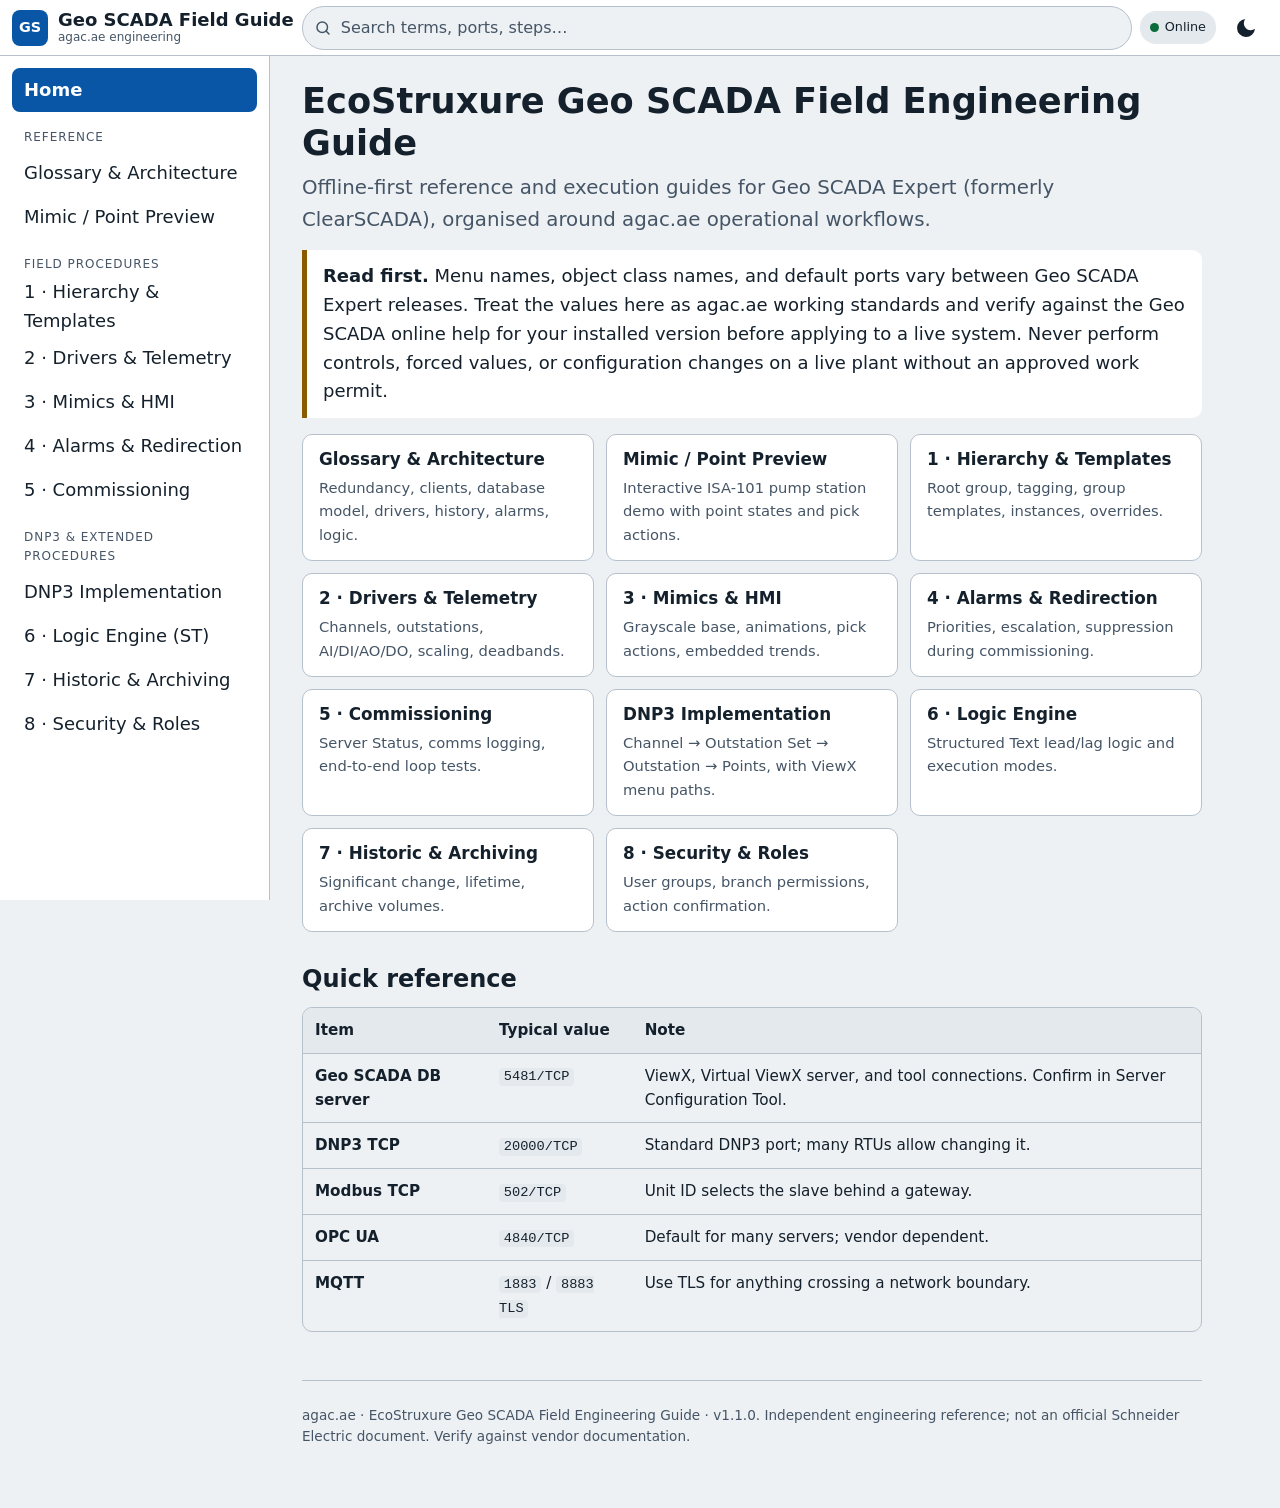
==== index.html @ 77004acc "Add files via upload" ====
<!DOCTYPE html>
<html lang="en" data-theme="dark">
<head>
  <meta charset="utf-8">
  <meta name="viewport" content="width=device-width, initial-scale=1, viewport-fit=cover">
  <title>EcoStruxure Geo SCADA Field Engineering Guide · agac.ae</title>
  <meta name="description" content="Offline-first field guide for EcoStruxure Geo SCADA Expert: glossary, architecture, and five step-by-step engineering workflows.">
  <meta name="theme-color" content="#0f1720" id="meta-theme-color">
  <link rel="manifest" href="manifest.webmanifest">
  <link rel="icon" href="favicon.ico" sizes="any">
  <link rel="icon" href="favicon.svg" type="image/svg+xml">
  <link rel="apple-touch-icon" href="apple-touch-icon.png">
  <meta name="apple-mobile-web-app-capable" content="yes">
  <meta name="mobile-web-app-capable" content="yes">
  <meta name="apple-mobile-web-app-status-bar-style" content="black-translucent">
  <meta name="apple-mobile-web-app-title" content="Geo SCADA Guide">
  <link rel="stylesheet" href="styles.css">
</head>
<body>
  <a class="skip-link" href="#main">Skip to content</a>

  <header class="topbar" role="banner">
    <button class="icon-btn menu-btn" id="menuBtn" aria-label="Open navigation" aria-controls="sidebar" aria-expanded="false">
      <svg viewBox="0 0 24 24" aria-hidden="true"><path d="M3 6h18M3 12h18M3 18h18" stroke="currentColor" stroke-width="2" stroke-linecap="round" fill="none"/></svg>
    </button>
    <a class="brand" href="#home" data-nav="home">
      <span class="brand-mark" aria-hidden="true">GS</span>
      <span class="brand-text"><strong>Geo SCADA Field Guide</strong><small>agac.ae engineering</small></span>
    </a>
    <form class="search" role="search" id="searchForm" autocomplete="off">
      <label for="searchInput" class="visually-hidden">Search glossary and guides</label>
      <svg viewBox="0 0 24 24" aria-hidden="true" class="search-icon"><circle cx="11" cy="11" r="7" stroke="currentColor" stroke-width="2" fill="none"/><path d="M20 20l-4-4" stroke="currentColor" stroke-width="2" stroke-linecap="round"/></svg>
      <input id="searchInput" type="search" placeholder="Search terms, ports, steps…" aria-controls="searchResults" enterkeyhint="search">
    </form>
    <span class="status-pill" id="netStatus" role="status" aria-live="polite"><span class="dot" aria-hidden="true"></span><span id="netStatusText">Online</span></span>
    <button class="icon-btn" id="themeBtn" aria-label="Toggle light / dark theme" aria-pressed="false">
      <svg viewBox="0 0 24 24" aria-hidden="true"><path d="M21 12.8A9 9 0 1111.2 3a7 7 0 009.8 9.8z" fill="currentColor"/></svg>
    </button>
    <button class="btn install-btn" id="installBtn" hidden>Install app</button>
  </header>

  <div class="shell">
    <nav class="sidebar" id="sidebar" aria-label="Primary">
      <ul>
        <li><a href="#home" data-nav="home">Home</a></li>
        <li class="nav-label">Reference</li>
        <li><a href="#glossary" data-nav="glossary">Glossary &amp; Architecture</a></li>
        <li><a href="#lab" data-nav="lab">Mimic / Point Preview</a></li>
        <li class="nav-label">Field Procedures</li>
        <li><a href="#t1" data-nav="t1">1 · Hierarchy &amp; Templates</a></li>
        <li><a href="#t2" data-nav="t2">2 · Drivers &amp; Telemetry</a></li>
        <li><a href="#t3" data-nav="t3">3 · Mimics &amp; HMI</a></li>
        <li><a href="#t4" data-nav="t4">4 · Alarms &amp; Redirection</a></li>
        <li><a href="#t5" data-nav="t5">5 · Commissioning</a></li>
        <li class="nav-label">DNP3 &amp; Extended Procedures</li>
        <li><a href="#dnp3" data-nav="dnp3">DNP3 Implementation</a></li>
        <li><a href="#t6" data-nav="t6">6 · Logic Engine (ST)</a></li>
        <li><a href="#t7" data-nav="t7">7 · Historic &amp; Archiving</a></li>
        <li><a href="#t8" data-nav="t8">8 · Security &amp; Roles</a></li>
      </ul>
    </nav>
    <div class="scrim" id="scrim" hidden></div>

    <main id="main" tabindex="-1">
      <div class="offline-banner" id="offlineBanner" hidden role="status">You are offline. All guides remain available from the device cache.</div>

      <!-- SEARCH RESULTS -->
      <section id="searchResults" class="view" data-view="search" hidden aria-live="polite">
        <h1>Search results</h1>
        <p class="muted" id="searchSummary"></p>
        <ul class="result-list" id="resultList"></ul>
      </section>

      <!-- HOME -->
      <section class="view" data-view="home" id="home">
        <h1>EcoStruxure Geo SCADA Field Engineering Guide</h1>
        <p class="lead">Offline-first reference and execution guides for Geo SCADA Expert (formerly ClearSCADA), organised around agac.ae operational workflows.</p>
        <div class="callout warn" role="note">
          <strong>Read first.</strong> Menu names, object class names, and default ports vary between Geo SCADA Expert releases. Treat the values here as agac.ae working standards and verify against the Geo SCADA online help for your installed version before applying to a live system. Never perform controls, forced values, or configuration changes on a live plant without an approved work permit.
        </div>
        <div class="card-grid">
          <a class="card" href="#glossary" data-nav="glossary"><h2>Glossary &amp; Architecture</h2><p>Redundancy, clients, database model, drivers, history, alarms, logic.</p></a>
          <a class="card" href="#lab" data-nav="lab"><h2>Mimic / Point Preview</h2><p>Interactive ISA-101 pump station demo with point states and pick actions.</p></a>
          <a class="card" href="#t1" data-nav="t1"><h2>1 · Hierarchy &amp; Templates</h2><p>Root group, tagging, group templates, instances, overrides.</p></a>
          <a class="card" href="#t2" data-nav="t2"><h2>2 · Drivers &amp; Telemetry</h2><p>Channels, outstations, AI/DI/AO/DO, scaling, deadbands.</p></a>
          <a class="card" href="#t3" data-nav="t3"><h2>3 · Mimics &amp; HMI</h2><p>Grayscale base, animations, pick actions, embedded trends.</p></a>
          <a class="card" href="#t4" data-nav="t4"><h2>4 · Alarms &amp; Redirection</h2><p>Priorities, escalation, suppression during commissioning.</p></a>
          <a class="card" href="#t5" data-nav="t5"><h2>5 · Commissioning</h2><p>Server Status, comms logging, end-to-end loop tests.</p></a>
          <a class="card" href="#dnp3" data-nav="dnp3"><h2>DNP3 Implementation</h2><p>Channel → Outstation Set → Outstation → Points, with ViewX menu paths.</p></a>
          <a class="card" href="#t6" data-nav="t6"><h2>6 · Logic Engine</h2><p>Structured Text lead/lag logic and execution modes.</p></a>
          <a class="card" href="#t7" data-nav="t7"><h2>7 · Historic &amp; Archiving</h2><p>Significant change, lifetime, archive volumes.</p></a>
          <a class="card" href="#t8" data-nav="t8"><h2>8 · Security &amp; Roles</h2><p>User groups, branch permissions, action confirmation.</p></a>
        </div>
        <h2>Quick reference</h2>
        <div class="table-wrap">
          <table>
            <caption class="visually-hidden">Quick reference values</caption>
            <thead><tr><th scope="col">Item</th><th scope="col">Typical value</th><th scope="col">Note</th></tr></thead>
            <tbody>
              <tr><th scope="row">Geo SCADA DB server</th><td><code>5481/TCP</code></td><td>ViewX, Virtual ViewX server, and tool connections. Confirm in Server Configuration Tool.</td></tr>
              <tr><th scope="row">DNP3 TCP</th><td><code>20000/TCP</code></td><td>Standard DNP3 port; many RTUs allow changing it.</td></tr>
              <tr><th scope="row">Modbus TCP</th><td><code>502/TCP</code></td><td>Unit ID selects the slave behind a gateway.</td></tr>
              <tr><th scope="row">OPC UA</th><td><code>4840/TCP</code></td><td>Default for many servers; vendor dependent.</td></tr>
              <tr><th scope="row">MQTT</th><td><code>1883</code> / <code>8883 TLS</code></td><td>Use TLS for anything crossing a network boundary.</td></tr>
            </tbody>
          </table>
        </div>
      </section>

      <!-- GLOSSARY -->
      <section class="view" data-view="glossary" id="glossary" hidden>
        <h1>Glossary &amp; Architecture Concepts</h1>
        <p class="lead">Definitions, operational context, and where each concept lives in the Geo SCADA database.</p>

        <h2 id="g-server">Server Architecture</h2>
        <article class="term" id="term-main-standby" data-search-item data-title="Main / Standby Redundancy" data-section="Glossary · Server">
          <h3>Main / Standby Redundancy</h3>
          <p>Two servers hold a synchronised copy of the database. The Main server runs drivers, history, and alarms; the Standby continuously receives updates and takes over automatically if the Main fails or is manually switched.</p>
          <p><span class="tag">Context</span> Standard for critical water and power SCADA. Clients reconnect to whichever server is Main.</p>
          <p><span class="tag">Mapping</span> Configured in the Server Configuration Tool and the <em>Server</em> / <em>Redundancy</em> settings of the database; visible under Server Status.</p>
        </article>
        <article class="term" id="term-triple" data-search-item data-title="Triple Standby" data-section="Glossary · Server">
          <h3>Triple Standby</h3>
          <p>Adds a third server to the redundancy set so that one failure still leaves a redundant pair. Commonly one server is placed at a remote disaster-recovery site.</p>
          <p><span class="tag">Context</span> Plan bandwidth and latency for the synchronisation link to the third node.</p>
        </article>
        <article class="term" id="term-permanent" data-search-item data-title="Permanent Standby" data-section="Glossary · Server">
          <h3>Permanent Standby</h3>
          <p>A standby server that is never promoted to Main automatically. It holds a replicated database (for example at a head office or DR site) and is promoted only by deliberate operator action.</p>
          <p><span class="tag">Context</span> Useful for read-only reporting, backup, and controlled DR failover.</p>
        </article>
        <article class="term" id="term-listeners" data-search-item data-title="Listeners" data-section="Glossary · Server">
          <h3>Listeners</h3>
          <p>Network endpoints on the server that accept inbound connections: client connections, and, for drivers such as DNP3, inbound connections from outstations that initiate (dial-in / unsolicited over TCP).</p>
          <p><span class="tag">Context</span> A DNP3 TCP <em>listening</em> channel waits for the RTU to connect; a <em>direct</em> channel makes the connection outbound. Open the matching firewall rule.</p>
        </article>
        <article class="term" id="term-ports" data-search-item data-title="Geo SCADA DB Server Ports (5481 TCP)" data-section="Glossary · Server">
          <h3>DB Server Ports (5481 TCP)</h3>
          <p>The Geo SCADA database server accepts client and tool connections on TCP <code>5481</code> by default. Additional ports are used by the web and Virtual ViewX services and by redundancy links, depending on version and configuration.</p>
          <p><span class="tag">Action</span> Allow 5481/TCP from engineering and operator networks only. Check Server Configuration Tool for the exact list in your release, and keep the firewall rule set under agac.ae change control.</p>
        </article>

        <h2 id="g-client">Client Interfaces</h2>
        <article class="term" id="term-viewx" data-search-item data-title="ViewX" data-section="Glossary · Clients">
          <h3>ViewX</h3>
          <p>The Windows rich client used for both engineering (configuration, mimic design, queries) and operations (alarms, trends, controls). Access is governed by security roles and permissions.</p>
        </article>
        <article class="term" id="term-vvx" data-search-item data-title="Virtual ViewX" data-section="Glossary · Clients">
          <h3>Virtual ViewX</h3>
          <p>HTML5 web client that renders ViewX-authored mimics, lists, and trends in a browser with no client install. Suited to remote operators and tablets.</p>
          <p><span class="tag">Context</span> Not every ViewX feature is available. Test mimics in Virtual ViewX before declaring them web-ready.</p>
        
          <p><span class="tag">Example</span> Field technicians view pump station overview mimics and acknowledge alarms from an iPad over the corporate SCADA VPN.</p>
        </article>
        <article class="term" id="term-webx" data-search-item data-title="Original WebX" data-section="Glossary · Clients">
          <h3>Original WebX</h3>
          <p>The earlier browser client that predates Virtual ViewX. Retained for legacy sites; new work should target Virtual ViewX.</p>
        </article>

        <h2 id="g-db">Database Model</h2>
        <article class="term" id="term-hierarchy" data-search-item data-title="Hierarchical Database Structure" data-section="Glossary · Database">
          <h3>Hierarchical Database Structure</h3>
          <p>Every object lives in a tree rooted at the Root Group. Objects are addressed by their full name, for example <code>AGAC.DXB.WPS01.Pump1.Run</code>. Security, alarm handling, and history inherit down the tree.</p>
        </article>
        <article class="term" id="term-groups" data-search-item data-title="Groups" data-section="Glossary · Database">
          <h3>Groups</h3>
          <p>Container objects that organise the tree (region, site, plant area). Groups can carry security permissions and are the natural boundary for alarm areas and mimic navigation.</p>
        </article>
        <article class="term" id="term-templates" data-search-item data-title="Group Templates" data-section="Glossary · Database">
          <h3>Group Templates</h3>
          <p>A reusable blueprint of a group: points, outstations, logic, and mimics, with substitutable template parameters. Editing the template updates all instances.</p>
        </article>
        <article class="term" id="term-instances" data-search-item data-title="Group Instances" data-section="Glossary · Database">
          <h3>Group Instances</h3>
          <p>A concrete group created from a template. Instances inherit all template content and supply values for the template parameters.</p>
        </article>
        <article class="term" id="term-overrides" data-search-item data-title="Property Overrides" data-section="Glossary · Database">
          <h3>Property Overrides</h3>
          <p>Per-instance changes to properties that the template would otherwise control, such as IP address, outstation address, or an alarm limit at one site. Keep overrides to a minimum and document each one.</p>
        
          <p><span class="tag">Example</span> In <code>Template_PumpingStation</code> the high-level alarm delay is 10 s. In instance <code>WPS_01</code> only <code>Outstation.DirectHost</code> is overridden to <code>10.20.5.42</code>; the alarm settings stay tied to the template.</p>
        </article>

        <h2 id="g-drivers">Protocol Drivers &amp; Telemetry</h2>
        <article class="term" id="term-dnp3" data-search-item data-title="DNP3" data-section="Glossary · Drivers">
          <h3>DNP3</h3>
          <p>Outstation-based telemetry protocol with timestamped events. Object structure: Channel → Outstation → Points (analog in, binary in, counters, analog out, binary out).</p>
          <ul>
            <li><strong>Class 0</strong>: static snapshot of all current values (integrity poll).</li>
            <li><strong>Class 1 / 2 / 3</strong>: event buffers, assigned per point by priority/type.</li>
            <li><strong>Unsolicited</strong>: outstation reports events without being polled; must be enabled on both RTU and the driver.</li>
          </ul>
          <p><span class="tag">Practice</span> Typical: integrity poll every 15–60 min, event poll 5–30 s, unsolicited enabled for Class 1.</p>
        </article>
        <article class="term" id="term-modbus" data-search-item data-title="Modbus RTU / TCP and Register Mapping" data-section="Glossary · Drivers">
          <h3>Modbus (RTU, TCP, Register Mapping)</h3>
          <p>Master/slave register protocol. RTU is serial; TCP wraps the frame in TCP with a unit ID. Data is read from register tables: coils, discrete inputs, input registers, holding registers.</p>
          <p><span class="tag">Gotcha</span> Many documents use 1-based addresses (40001) while the wire uses 0-based offsets. Confirm the convention for the vendor map and the driver. Check word and byte order for 32-bit floats.</p>
        </article>
        <article class="term" id="term-opc" data-search-item data-title="OPC DA / UA" data-section="Glossary · Drivers">
          <h3>OPC DA / UA</h3>
          <p>Client interfaces to third-party servers. DA is COM/DCOM based and Windows only; UA is cross-platform with built-in security and certificates. Prefer UA for new work.</p>
        </article>
        <article class="term" id="term-mqtt" data-search-item data-title="MQTT / IoT Integration" data-section="Glossary · Drivers">
          <h3>MQTT / IoT</h3>
          <p>Publish/subscribe messaging for lightweight devices and IoT gateways. Topics map to points. Always use TLS and per-device credentials, and decide a payload format (JSON, Sparkplug B) up front.</p>
        </article>

        <h2 id="g-telemetry">Telemetry &amp; Industrial Protocol Terms</h2>
        <article class="term" id="term-iin" data-search-item data-title="IIN Bits (Internal Indications)" data-section="Glossary · Telemetry">
          <h3>IIN Bits (Internal Indications)</h3>
          <p>A 2-byte bitfield returned by a DNP3 outstation in every response, reporting device state: restart, event buffer overflow, class data available, need time, configuration or parameter errors.</p>
          <p><span class="tag">Context</span> First place to look when an outstation is online but behaving oddly.</p>
          <p><span class="tag">Example</span> After an RTU power cycle it returns <code>IIN1.7 = 1</code> (Device Restart). The master must react (for example time-sync and clear the restart bit) before the flag drops.</p>
        </article>
        <article class="term" id="term-classes" data-search-item data-title="Class 0, 1, 2, 3 Data (with example)" data-section="Glossary · Telemetry">
          <h3>Class 0, 1, 2, 3 Data</h3>
          <p>Class 0 is the static current value of every mapped point. Classes 1, 2 and 3 are timestamped events recorded by the outstation when a point changes. Used to manage bandwidth over telemetry circuits.</p>
          <p><span class="tag">Example</span> A flow transmitter fluctuates every 100 ms during a pump surge. The RTU buffers the timestamped changes locally as Class 3 events, and one event poll retrieves them, preserving the surge shape without high-frequency polling.</p>
          <p><span class="tag">Point assignment</span> Class 1 = critical alarms, Class 2 = high-priority operational events, Class 3 = periodic status and analogs (agac.ae convention).</p>
        </article>
        <article class="term" id="term-sbo" data-search-item data-title="Select-Before-Operate (SBO)" data-section="Glossary · Telemetry">
          <h3>Select-Before-Operate (SBO)</h3>
          <p>A two-step command: the master sends <em>Select</em> to arm the output, the RTU echoes it, then the master sends <em>Operate</em> inside a short timeout window. Prevents noise or a stray frame from issuing a command.</p>
          <p><span class="tag">Example</span> Opening a 33 kV motorised breaker uses an SBO digital output on DNP3 Group 12. If the echo does not match within the timeout (for example 3 s), the operation is aborted and the operator is alerted.</p>
        </article>
        <article class="term" id="term-wits" data-search-item data-title="WITS (Water Industry Telemetry Standards)" data-section="Glossary · Telemetry">
          <h3>WITS (Water Industry Telemetry Standards)</h3>
          <p>A DNP3-based profile for water and wastewater telemetry with standardised point configuration, file transfer, and local logging. Geo SCADA offers WITS outstation types within its DNP3 driver.</p>
          <p><span class="tag">Example</span> A remote sewer level monitor using a WITS outstation object for burst telemetry and configuration synchronisation from ViewX. Confirm feature support for your RTU model.</p>
        </article>

        <h2 id="g-hist">Data Historization &amp; Alarms</h2>
        <article class="term" id="term-history" data-search-item data-title="Historical Logging" data-section="Glossary · History &amp; Alarms">
          <h3>Historical Logging</h3>
          <p>Point values and events are stored in the historian. Define a historic data configuration (logging interval, on-change, or both) and a retention plan sized to disk.</p>
        </article>
        <article class="term" id="term-trends" data-search-item data-title="Trend Objects" data-section="Glossary · History &amp; Alarms">
          <h3>Trend Objects</h3>
          <p>Saved trend definitions (pens, scales, time ranges) that can be opened from a mimic pick action or embedded as a live trend in a display.</p>
        </article>
        <article class="term" id="term-compression" data-search-item data-title="Compression Algorithms" data-section="Glossary · History &amp; Alarms">
          <h3>Compression Algorithms</h3>
          <p>Reduce stored data by dropping samples that lie within a tolerance of a line between kept samples. Set tolerance from instrument accuracy, not by habit; too wide hides real process movement.</p>
        
          <p><span class="tag">Example</span> A 0.2 bar deadband on a 0–16 bar pressure transducer ignores pumping vibration between 5.01 and 5.15 bar, but a sudden drop to 4.7 bar writes a historic record immediately.</p>
        </article>
        <article class="term" id="term-priorities" data-search-item data-title="Alarm Priorities" data-section="Glossary · History &amp; Alarms">
          <h3>Alarm Priorities</h3>
          <p>Numeric severity attached to alarm conditions and used to sort, colour, and filter. agac.ae maps categories Critical / High / Medium / Low onto agreed numeric ranges (see Tutorial 4).</p>
        </article>
        <article class="term" id="term-redirect" data-search-item data-title="Alarm Redirection" data-section="Glossary · History &amp; Alarms">
          <h3>Alarm Redirection</h3>
          <p>Routes alarms to alternative destinations (e-mail, SMS, pager, other operator groups) based on area, time, or unacknowledged duration.</p>
        
          <p><span class="tag">Example</span> A Critical wet-well overflow alarm (<code>AGAC.DXB.WPS01.HighHigh_ALM</code>) left unacknowledged for 300 s triggers an SMS action carrying the alert and station ID to the on-call engineer.</p>
        </article>
        <article class="term" id="term-events" data-search-item data-title="Event Logging" data-section="Glossary · History &amp; Alarms">
          <h3>Event Logging</h3>
          <p>Time-ordered journal of state changes, operator actions, and system events. This is the audit trail; do not shorten retention below the contractual requirement.</p>
        </article>

        <h2 id="g-logic">Logic &amp; Scripting</h2>
        <article class="term" id="term-st" data-search-item data-title="Structured Text (ST)" data-section="Glossary · Logic">
          <h3>Structured Text (ST)</h3>
          <p>IEC 61131-3 text language used for server-side logic such as calculations, interlocks, and sequencing.</p>
<pre class="code" data-lang="st"><code>IF Wet_Well_Level &gt; 3.5 AND NOT Duty_Pump_Fault THEN
  Duty_Pump_Start := TRUE;
ELSIF Wet_Well_Level &lt; 1.2 THEN
  Duty_Pump_Start := FALSE;
END_IF;</code></pre>
        </article>
        <article class="term" id="term-fbd" data-search-item data-title="Function Block Diagrams (FBD)" data-section="Glossary · Logic">
          <h3>Function Block Diagrams (FBD)</h3>
          <p>Graphical data-flow language: blocks (timers, comparators, PID) wired together. Good for readable control loops.</p>
        </article>
        <article class="term" id="term-sfc" data-search-item data-title="Sequential Function Charts (SFC)" data-section="Glossary · Logic">
          <h3>Sequential Function Charts (SFC)</h3>
          <p>Step and transition model for sequences such as pump start-up or filter backwash.</p>
        </article>
        <article class="term" id="term-vba" data-search-item data-title="ViewX Client VBA / Automation Scripting" data-section="Glossary · Logic">
          <h3>ViewX Client Scripting &amp; Automation</h3>
          <p>Client-side scripting on mimics and the automation interface let you drive displays and query the database from external programs. Availability and language depend on the release; check the Geo SCADA help for your version.</p>
<pre class="code" data-lang="sql"><code>-- Illustrative SQL query (verify class names for your version)
SELECT FullName, Id FROM CGroup ORDER BY FullName</code></pre>
        </article>
      </section>

      <!-- LAB -->
      <section class="view" data-view="lab" id="lab" hidden>
        <h1>Mimic / Point Preview</h1>
        <p class="lead">An ISA-101 style grayscale pump station. Color is used only for abnormal conditions. Click or tap the pump to open a pick-action menu.</p>
        <div class="lab">
          <div class="lab-stage">
            <svg id="mimic" viewBox="0 0 480 260" role="img" aria-labelledby="mimicTitle mimicDesc">
              <title id="mimicTitle">Water pumping station mimic</title>
              <desc id="mimicDesc">Wet well tank with level, one duty pump, and a discharge line. Pump state and level are driven by the controls below.</desc>
              <rect x="0" y="0" width="480" height="260" class="m-bg"/>
              <!-- tank -->
              <rect x="40" y="40" width="110" height="170" class="m-vessel" rx="4"/>
              <rect id="tankFill" x="42" y="208" width="106" height="0" class="m-fill"/>
              <line x1="40" y1="70" x2="150" y2="70" class="m-limit hi"/>
              <line x1="40" y1="190" x2="150" y2="190" class="m-limit lo"/>
              <text x="95" y="30" text-anchor="middle" class="m-label">WET WELL</text>
              <text id="levelText" x="95" y="232" text-anchor="middle" class="m-value">0.0 m</text>
              <!-- pipes -->
              <path d="M150 190 H230" class="m-pipe"/>
              <path d="M290 190 H440 V90" class="m-pipe"/>
              <!-- pump (pick target) -->
              <g id="pump" tabindex="0" role="button" aria-label="Pump 1, stopped. Open actions" class="m-pump">
                <circle cx="260" cy="190" r="30" class="m-pump-body" id="pumpBody"/>
                <path d="M245 205 L260 172 L275 205 Z" class="m-pump-sym"/>
                <text x="260" y="244" text-anchor="middle" class="m-label">PUMP 1</text>
              </g>
              <text id="pumpState" x="260" y="136" text-anchor="middle" class="m-value">STOPPED</text>
              <text x="440" y="75" text-anchor="middle" class="m-label">TO NETWORK</text>
              <text id="alarmBadge" x="460" y="22" text-anchor="end" class="m-alarm" hidden></text>
            </svg>
            <div class="pick-menu" id="pickMenu" role="menu" aria-label="Pump 1 actions" hidden>
              <button role="menuitem" data-act="start">Start</button>
              <button role="menuitem" data-act="stop">Stop</button>
              <button role="menuitem" data-act="trend">Open trend</button>
              <button role="menuitem" data-act="props">Point details</button>
            </div>
          </div>

          <div class="lab-controls">
            <fieldset>
              <legend>Simulated pump status point</legend>
              <label><input type="radio" name="pstate" value="stopped" checked> Stopped</label>
              <label><input type="radio" name="pstate" value="running"> Running</label>
              <label><input type="radio" name="pstate" value="fault"> Fault</label>
            </fieldset>
            <label class="slider" for="level">Wet well level: <output id="levelOut">0.0</output> m</label>
            <input type="range" id="level" min="0" max="4" step="0.1" value="0">
            <p class="muted small" id="labLog" aria-live="polite">Event log: ready.</p>
            <table class="mini">
              <caption class="visually-hidden">Point state mapping</caption>
              <thead><tr><th scope="col">State</th><th scope="col">Visual cue</th></tr></thead>
              <tbody>
                <tr><td>Stopped</td><td>Gray body, no color</td></tr>
                <tr><td>Running</td><td>Dark body, white symbol</td></tr>
                <tr><td>Fault</td><td>Red outline + text badge (not color alone)</td></tr>
                <tr><td>Level &gt; 3.5 m</td><td>Amber High-level badge</td></tr>
              </tbody>
            </table>
          </div>
        </div>
      </section>

      <!-- TUTORIAL 1 -->
      <section class="view" data-view="t1" id="t1" hidden>
        <h1>Tutorial 1 · Database Hierarchy &amp; Template Instantiation</h1>
        <p class="lead">Build the agac.ae tree once, template every standard station, then instantiate with minimal overrides.</p>
        <div class="callout safety" role="note"><strong>Safety.</strong> Perform on the engineering or test database first. Take a database backup before bulk changes. Do not instantiate onto a live production server without change approval.</div>

        <h2 id="t1-s1" data-search-item data-title="T1 · Root System Group and agac.ae tagging" data-section="Tutorial 1">Step 1 · Root System Group and asset tagging</h2>
        <ol class="steps">
          <li>In ViewX, open <em>Database Bar → Groups</em>. Under the Root Group, create <code>AGAC</code> as the top-level group.</li>
          <li>Create region groups using a 3-letter code, for example <code>DXB</code>, <code>AUH</code>, <code>SHJ</code>.</li>
          <li>Under each region create site groups with the format <code>&lt;TYPE&gt;&lt;NN&gt;</code>, such as <code>WPS01</code> (Water Pumping Station) or <code>SSF01</code> (Substation Feeder).</li>
          <li>Use asset names without spaces; use the Description field for human-readable names. Resulting full name: <code>AGAC.DXB.WPS01.Pump1.Run</code>.</li>
        </ol>
        <div class="table-wrap"><table>
          <caption class="visually-hidden">Example tagging convention</caption>
          <thead><tr><th scope="col">Level</th><th scope="col">Pattern</th><th scope="col">Example</th></tr></thead>
          <tbody>
            <tr><td>Company</td><td>AGAC</td><td>AGAC</td></tr>
            <tr><td>Region</td><td>3 letters</td><td>DXB</td></tr>
            <tr><td>Site</td><td>TYPE + 2 digits</td><td>WPS01</td></tr>
            <tr><td>Asset</td><td>Name + number</td><td>Pump1</td></tr>
            <tr><td>Point</td><td>Function</td><td>Run, Fault, Level</td></tr>
          </tbody>
        </table></div>
        <p class="muted small">This convention is a suggested standard; align with the agac.ae master asset register before use.</p>

        <h2 id="t1-s2" data-search-item data-title="T1 · Create a Group Template" data-section="Tutorial 1">Step 2 · Create a Group Template for a standard station</h2>
        <ol class="steps">
          <li>Create a template group, for example <code>AGAC.Templates.WPS_Std</code>, and mark it as a template (Group Template).</li>
          <li>Inside it, add the outstation, points, logic, and mimic that every pumping station shares.</li>
          <li>Define <strong>template parameters</strong> for anything that differs per site: <code>SiteName</code>, <code>RTU_IP</code>, <code>RTU_Addr</code>, <code>HiLevelLimit</code>.</li>
          <li>Bind properties to parameters by referencing the parameter in the property field.</li>
        </ol>

        <h2 id="t1-s3" data-search-item data-title="T1 · Point definitions and alarm thresholds" data-section="Tutorial 1">Step 3 · Point definitions and alarm thresholds</h2>
        <div class="table-wrap"><table>
          <caption class="visually-hidden">Template point list</caption>
          <thead><tr><th scope="col">Point</th><th scope="col">Type</th><th scope="col">Units / States</th><th scope="col">Alarm</th></tr></thead>
          <tbody>
            <tr><td>Level</td><td>Analog In</td><td>m, 0–4.0</td><td>HiHi 3.8 · Hi 3.5 · Lo 1.0</td></tr>
            <tr><td>Pump1.Run</td><td>Digital In</td><td>Stopped / Running</td><td>None (event only)</td></tr>
            <tr><td>Pump1.Fault</td><td>Digital In</td><td>Normal / Fault</td><td>High priority on Fault</td></tr>
            <tr><td>Pump1.StartCmd</td><td>Digital Out</td><td>Stop / Start</td><td>Control failure alarm</td></tr>
            <tr><td>CommsFail</td><td>Outstation status</td><td>OK / Failed</td><td>Medium after 60 s</td></tr>
          </tbody>
        </table></div>
        <p class="muted small">Thresholds above are placeholders; apply the values from the process design document.</p>

        <h2 id="t1-s4" data-search-item data-title="T1 · Instances and Property Overrides" data-section="Tutorial 1">Step 4 · Instantiate and apply Property Overrides</h2>
        <ol class="steps">
          <li>Create a group under the site path (for example <code>AGAC.DXB.WPS01</code>) and set its template to <code>WPS_Std</code>.</li>
          <li>Fill in the template parameters: <code>RTU_IP = 10.20.30.41</code>, <code>RTU_Addr = 41</code>.</li>
          <li>Use a Property Override only when a value cannot be a parameter. Record every override in the site commissioning sheet.</li>
          <li>Save. Confirm the instance shows the full point tree.</li>
        </ol>
        <h3>Verification</h3>
        <ul class="checklist" data-check="t1">
          <li><label><input type="checkbox"> Full name of every point follows AGAC.REGION.SITE.Asset.Point</label></li>
          <li><label><input type="checkbox"> Instance IP and RTU address match the site IP schedule</label></li>
          <li><label><input type="checkbox"> Change to template propagates to a test instance</label></li>
          <li><label><input type="checkbox"> Overrides documented</label></li>
        </ul>
      </section>

      <!-- TUTORIAL 2 -->
      <section class="view" data-view="t2" id="t2" hidden>
        <h1>Tutorial 2 · Driver Configuration &amp; Outstation Telemetry</h1>
        <p class="lead">DNP3 and Modbus TCP: channel, outstation, points, scaling.</p>
        <div class="callout safety" role="note"><strong>Safety.</strong> Keep new outstations <em>disabled</em> (or in simulation) until addressing is confirmed. Never enable control points on a live RTU until output blocking is verified.</div>

        <h2 id="t2-s1" data-search-item data-title="T2 · Channel (TCP/IP Direct)" data-section="Tutorial 2">Step 1 · Channel object</h2>
        <ol class="steps">
          <li>Under the site group create a driver channel for the protocol (DNP3 Channel or Modbus equivalent).</li>
          <li>Set <em>Channel type</em> to TCP/IP. Choose <strong>Direct</strong> if the server connects out to the RTU, or <strong>Listening</strong> if the RTU dials in.</li>
          <li>Set port: DNP3 <code>20000</code>, Modbus TCP <code>502</code>.</li>
          <li>Set connection timeouts and retry intervals. Starting values: connect timeout 5 s, retry 30 s.</li>
          <li>Serial/radio links use handshaking and RTS/CTS settings matched to the modem; TCP does not need them.</li>
        </ol>

        <h2 id="t2-s2" data-search-item data-title="T2 · Outstation Sets and Outstations" data-section="Tutorial 2">Step 2 · Outstation Sets and Outstations</h2>
        <ol class="steps">
          <li>Create the outstation under the channel. For DNP3 set <em>Outstation address</em> and <em>Master address</em> (agac.ae default master = <code>1</code>).</li>
          <li>Set the IP of the remote endpoint when using a direct channel.</li>
          <li>Set poll rates: Class 0 integrity 15 min, Class 1/2/3 event poll 10 s; enable unsolicited if the RTU supports it.</li>
          <li>Enable time synchronisation if required and agree one time source for all RTUs.</li>
          <li>Group outstations into an Outstation Set when they should share settings or failover paths.</li>
        </ol>
<pre class="code" data-lang="text"><code>Channel  : AGAC.DXB.WPS01.Ch1   TCP Direct  port 20000
Outstation: AGAC.DXB.WPS01.RTU   Addr 41  Master 1
Polls    : Integrity 900 s | Event 10 s | Unsolicited ON (Class 1)</code></pre>

        <h2 id="t2-s3" data-search-item data-title="T2 · Points AI DI AO DO" data-section="Tutorial 2">Step 3 · Add AI, DI, AO, DO points</h2>
        <div class="table-wrap"><table>
          <caption class="visually-hidden">Point types</caption>
          <thead><tr><th scope="col">Type</th><th scope="col">Direction</th><th scope="col">Key properties</th></tr></thead>
          <tbody>
            <tr><td>AI Analog Input</td><td>RTU → SCADA</td><td>Point address, raw range, engineering range, units, deadband</td></tr>
            <tr><td>DI Digital Input</td><td>RTU → SCADA</td><td>Point address, state text, invert, alarm on state</td></tr>
            <tr><td>AO Analog Output</td><td>SCADA → RTU</td><td>Engineering limits, select-before-operate, security level</td></tr>
            <tr><td>DO Digital Output</td><td>SCADA → RTU</td><td>Control model (direct / SBO), pulse time, confirmation point</td></tr>
          </tbody>
        </table></div>
        <p>For Modbus, map registers per the RTU vendor table:</p>
<pre class="code" data-lang="text"><code>Level      Holding reg 40001 (offset 0), INT16,  raw 0-10000  -> 0-4.0 m
Pump1.Run  Coil 00001   (offset 0)
Pump1.Cmd  Coil 00101   (offset 100) write</code></pre>

        <h2 id="t2-s4" data-search-item data-title="T2 · Scaling, deadbands and event persistence" data-section="Tutorial 2">Step 4 · Scaling, deadbands and event persistence</h2>
        <ol class="steps">
          <li>Enter <strong>raw range</strong> (counts the RTU sends) and <strong>engineering range</strong> (real units). Geo SCADA computes the linear scaling.</li>
          <li>Set engineering units text (m, bar, kW) so trends and mimics show them.</li>
          <li>Set a <strong>deadband</strong> of 0.5–1 % of span to avoid noise-driven events; use a smaller one for tight control loops.</li>
          <li>Set events and history so important changes are retained: enable event logging for state changes and historic logging with the agreed compression tolerance.</li>
        </ol>
<pre class="code" data-lang="text"><code>Eng = EngMin + (Raw - RawMin) * (EngMax - EngMin) / (RawMax - RawMin)
e.g. raw 5000 of 0-10000, eng 0-4.0  ->  2.0 m</code></pre>
        <h3>Verification</h3>
        <ul class="checklist" data-check="t2">
          <li><label><input type="checkbox"> Outstation status shows Online</label></li>
          <li><label><input type="checkbox"> Class 0 integrity poll returns all points</label></li>
          <li><label><input type="checkbox"> Raw and scaled values match the RTU front-panel</label></li>
          <li><label><input type="checkbox"> Control outputs tested with the plant isolated</label></li>
        </ul>
      </section>

      <!-- TUTORIAL 3 -->
      <section class="view" data-view="t3" id="t3" hidden>
        <h1>Tutorial 3 · Interactive Mimics &amp; High-Performance HMI</h1>
        <p class="lead">Quiet gray displays where color means something.</p>
        <div class="callout safety" role="note"><strong>Safety.</strong> Every control on a mimic needs confirmation, a permission level, and a status echo. Test controls only in the simulation database.</div>

        <h2 id="t3-s1" data-search-item data-title="T3 · ISA-101 grayscale base" data-section="Tutorial 3">Step 1 · ISA-101 base layout</h2>
        <ol class="steps">
          <li>Create a new mimic under the site group. Set a light-gray background (about RGB 200,200,200, or dark gray in dark rooms) and use it consistently.</li>
          <li>Draw equipment in grayscale; use thin outlines and no gradients, shadows, or 3D effects.</li>
          <li>Reserve color for abnormal states: red/amber for alarms, one accent for operator-selected items. Add a text or shape cue so color is not the only signal.</li>
          <li>Use a four-level display hierarchy: overview, area, equipment detail, diagnostics.</li>
        </ol>
        <h2 id="t3-s2" data-search-item data-title="T3 · Dynamic animations and pick actions" data-section="Tutorial 3">Step 2 · Animations and pick actions</h2>
        <ol class="steps">
          <li>Select the pump symbol → <em>Animations</em> → <strong>Color / Fill</strong>. Bind to <code>Pump1.Run</code>: Stopped = light gray, Running = dark gray.</li>
          <li>Add a <strong>Fault</strong> animation: show a red outline and a visible text badge.</li>
          <li>For the tank, add a <strong>Size / Scale</strong> animation on height bound to <code>Level</code> with the engineering range as min/max.</li>
          <li>Add <strong>Pick Actions</strong>: left-click shows the context menu (Start, Stop, Trend, Details); double-click opens the point display.</li>
          <li>Place a <strong>Trend</strong> pick action that opens the saved trend object for the point.</li>
        </ol>
        <p>Try the behavior in the <a href="#lab" data-nav="lab">Mimic / Point Preview</a>.</p>
        <h2 id="t3-s3" data-search-item data-title="T3 · Embedded trends, alarm banners, health" data-section="Tutorial 3">Step 3 · Embedded trends, alarm banner, health indicators</h2>
        <ol class="steps">
          <li>Insert a Trend control and bind pens to Level and Pump1.Run, with a one-hour default range.</li>
          <li>Insert an alarm banner/list control at the top of every display, filtered to the user's area.</li>
          <li>Add a system health indicator bound to <code>CommsFail</code> and the server status so loss of data is obvious.</li>
        </ol>
        <h3>Verification</h3>
        <ul class="checklist" data-check="t3">
          <li><label><input type="checkbox"> Display readable on a 7-inch tablet</label></li>
          <li><label><input type="checkbox"> Alarm state is distinguishable without color</label></li>
          <li><label><input type="checkbox"> Pick actions respect operator permissions</label></li>
          <li><label><input type="checkbox"> Loads correctly in Virtual ViewX</label></li>
        </ul>
      </section>

      <!-- TUTORIAL 4 -->
      <section class="view" data-view="t4" id="t4" hidden>
        <h1>Tutorial 4 · Alarm Prioritization, Redirection &amp; Event Actions</h1>
        <p class="lead">Fewer, better alarms, delivered to the right person.</p>
        <div class="callout safety" role="note"><strong>Safety.</strong> Suppression hides real conditions. Always time-limit it, record who applied it, and make suppressed states visible on the mimic.</div>

        <h2 id="t4-s1" data-search-item data-title="T4 · Alarm categories" data-section="Tutorial 4">Step 1 · Categories and priorities</h2>
        <div class="table-wrap"><table>
          <caption class="visually-hidden">Alarm categories</caption>
          <thead><tr><th scope="col">Category</th><th scope="col">Priority range</th><th scope="col">Response</th><th scope="col">Example</th></tr></thead>
          <tbody>
            <tr><td>Critical</td><td>1–100</td><td>Immediate, escalate in 5 min</td><td>Wet well HiHi level</td></tr>
            <tr><td>High</td><td>101–400</td><td>Within 15 min</td><td>Pump fault</td></tr>
            <tr><td>Medium</td><td>401–700</td><td>Within shift</td><td>Comms fail</td></tr>
            <tr><td>Low</td><td>701–999</td><td>Planned</td><td>Door open</td></tr>
          </tbody>
        </table></div>
        <p class="muted small">Ranges are an agac.ae example; adapt to the alarm philosophy document. Check which direction your version treats as most severe.</p>
        <h2 id="t4-s2" data-search-item data-title="T4 · Escalation and redirection" data-section="Tutorial 4">Step 2 · Escalation and redirection</h2>
        <ol class="steps">
          <li>Define alarm categories and areas under the Alarm settings of the root group.</li>
          <li>Create redirection rules: Critical → on-call e-mail + SMS immediately; if unacknowledged after 5 min → supervisor group.</li>
          <li>Configure the e-mail/SMS gateway in the server and test with a dummy point.</li>
          <li>Set an operator-handover timer for shift changes so alarms always have an owner.</li>
        </ol>
        <h2 id="t4-s3" data-search-item data-title="T4 · Alarm suppression and maintenance override" data-section="Tutorial 4">Step 3 · Suppression during commissioning</h2>
        <ol class="steps">
          <li>Add a <code>Maintenance</code> digital point per site and bind alarm inhibit to it.</li>
          <li>When set, alarms from that site are inhibited but still logged to the event journal.</li>
          <li>Show a clear MAINTENANCE banner on the site mimic while active.</li>
          <li>Clear the flag at handover and confirm alarms return.</li>
        </ol>
        <h3>Verification</h3>
        <ul class="checklist" data-check="t4">
          <li><label><input type="checkbox"> Test alarm reaches e-mail/SMS</label></li>
          <li><label><input type="checkbox"> Unacknowledged alarm escalates on time</label></li>
          <li><label><input type="checkbox"> Maintenance flag cleared after commissioning</label></li>
        </ul>
      </section>

      <!-- TUTORIAL 5 -->
      <section class="view" data-view="t5" id="t5" hidden>
        <h1>Tutorial 5 · Commissioning, Diagnostics &amp; Server Status</h1>
        <p class="lead">Prove the signal path from field to screen.</p>
        <div class="callout safety" role="note"><strong>Safety.</strong> Coordinate with plant operations. Use simulated or forced inputs only under permit, and restore every forced value afterward.</div>

        <h2 id="t5-s1" data-search-item data-title="T5 · Server Status tool" data-section="Tutorial 5">Step 1 · Server Status</h2>
        <ol class="steps">
          <li>Open <em>Server Status</em> from the ViewX System menu or the Server Configuration Tool.</li>
          <li>Check database size and growth, historian state, and redundancy synchronisation.</li>
          <li>Review the driver list for channels and outstations that are offline.</li>
          <li>Review client sessions to confirm who is connected and from where.</li>
        </ol>
        <h2 id="t5-s2" data-search-item data-title="T5 · Driver comms logging and packet sniffing" data-section="Tutorial 5">Step 2 · Driver comms logging</h2>
        <ol class="steps">
          <li>On the channel or outstation, enable protocol logging to a file at the lowest level that answers the question.</li>
          <li>Reproduce the fault, then disable logging; logs grow quickly.</li>
          <li>Read frames: link-layer address, function code, object group/variation, and IIN bits for DNP3.</li>
          <li>For deeper issues capture on the network with a packet analyser (for example Wireshark on a mirrored port) and compare with driver logs.</li>
        </ol>
<pre class="code" data-lang="text"><code>Symptom                         Likely cause
No response                      wrong IP/port, firewall, wrong outstation addr
Responses, no points             wrong object group/variation or point index
Values off by 10x/1000x          scaling raw/eng range mismatch
Intermittent timeouts            poll too fast, radio/bandwidth, retries too low
Events missing                   unsolicited disabled or event class unassigned</code></pre>
        <h2 id="t5-s3" data-search-item data-title="T5 · End-to-end loop test" data-section="Tutorial 5">Step 3 · End-to-end telemetry loop test</h2>
        <ol class="steps">
          <li>Field: inject a known value (for example 4, 12, 20 mA for 0/50/100 %).</li>
          <li>RTU: confirm the register or point shows the value.</li>
          <li>Server: confirm the raw and scaled value in the point details.</li>
          <li>HMI: confirm the mimic, trend, and alarm limits respond.</li>
          <li>Control: with the plant isolated, issue a command and confirm the RTU output and status feedback.</li>
          <li>Record results on the loop sheet; restore all test conditions.</li>
        </ol>
        <div class="table-wrap"><table>
          <caption class="visually-hidden">Loop test record</caption>
          <thead><tr><th scope="col">Input</th><th scope="col">Expected</th><th scope="col">Pass</th></tr></thead>
          <tbody>
            <tr><td>4 mA</td><td>0.0 m</td><td>☐</td></tr>
            <tr><td>12 mA</td><td>2.0 m</td><td>☐</td></tr>
            <tr><td>20 mA</td><td>4.0 m</td><td>☐</td></tr>
          </tbody>
        </table></div>
        <h3>Verification</h3>
        <ul class="checklist" data-check="t5">
          <li><label><input type="checkbox"> All outstations Online in Server Status</label></li>
          <li><label><input type="checkbox"> Loop sheet signed for every analog and control</label></li>
          <li><label><input type="checkbox"> Forced and simulated values removed</label></li>
          <li><label><input type="checkbox"> Comms logging disabled</label></li>
        </ul>
      </section>

      <!-- DNP3 -->
      <section class="view" data-view="dnp3" id="dnp3" hidden>
        <h1>DNP3 Implementation Guide</h1>
        <p class="lead">Geo SCADA DNP3 uses a four-tier hierarchy: <strong>Channel → Outstation Set → Outstation → Points</strong>.</p>
        <div class="callout warn" role="note"><strong>Verify menus.</strong> Menu paths below follow the agac.ae ViewX screenshots. Entries differ between releases, so confirm against your installed version.</div>
        <div class="callout safety" role="note"><strong>Safety.</strong> Leave the outstation and any control points out of service until addressing is confirmed. Do not test output points on live plant without a permit.</div>

        <h2 id="dnp3-tree" data-search-item data-title="DNP3 · Object tree layout" data-section="DNP3 Guide">Object tree</h2>
<pre class="code" data-lang="text"><code>AGAC (System Group)
 └── DXB
      └── WPS01
           ├── DNP3_Direct_Channel        [DNP3 -&gt; Direct Channel]
           ├── DNP3_Direct_OutstationSet  [DNP3 -&gt; Direct Outstation Set]
           ├── RTU01_Outstation           [DNP3 -&gt; Generic/SCADAPack -&gt; Direct Outstation]
           ├── P1_Run_DI                  [DNP3 -&gt; Binary Input Point]
           ├── WetWell_Level_AI           [DNP3 -&gt; Analog Input Point]
           └── P1_StartStop_DO            [DNP3 -&gt; Binary Output Point / Pulse]</code></pre>

        <h2 id="dnp3-s1" data-search-item data-title="DNP3 · Step 1 Create Direct Channel" data-section="DNP3 Guide">Step 1 · Create the DNP3 Direct Channel</h2>
        <ol class="steps">
          <li>In ViewX right-click the station group (for example <code>AGAC.DXB.WPS01</code>).</li>
          <li>Select <strong>Create New → DNP3 → Direct Channel</strong>.</li>
          <li>Open the channel configuration:
            <ul>
              <li><strong>Connection Type</strong>: Network (TCP/IP) or Serial.</li>
              <li><strong>TCP/IP</strong>: <em>Direct</em> (Geo SCADA initiates) or <em>Listening</em> (RTU initiates).</li>
              <li><strong>Port</strong>: default <code>20000</code>.</li>
              <li><strong>Timeouts</strong>: Connect Timeout <code>5 s</code>, Retry Delay <code>30 s</code>.</li>
            </ul>
          </li>
          <li>Tick <strong>In Service</strong> and save.</li>
        </ol>
        <p><span class="tag">Verify</span> The channel icon in the Database Bar shows no red cross or warning badge.</p>

        <h2 id="dnp3-s2" data-search-item data-title="DNP3 · Step 2 Create Outstation Set" data-section="DNP3 Guide">Step 2 · Create the Outstation Set</h2>
        <ol class="steps">
          <li>Right-click the group → <strong>Create New → DNP3 → Direct Outstation Set</strong>.</li>
          <li>On the <em>Outstation Set</em> tab choose the <strong>Channel</strong> from Step 1; Protocol: DNP3.</li>
          <li>Save and set <strong>In Service</strong>.</li>
        </ol>

        <h2 id="dnp3-s3" data-search-item data-title="DNP3 · Step 3 Create Outstation (RTU node)" data-section="DNP3 Guide">Step 3 · Create the Outstation (RTU node)</h2>
        <ol class="steps">
          <li>Right-click the group → <strong>Create New → DNP3 → Generic → Direct Outstation</strong> (or <strong>SCADAPack E</strong> / <strong>WITS</strong> for dedicated hardware).</li>
          <li><strong>Outstation tab</strong>:
            <ul>
              <li><em>Outstation Set</em>: the set from Step 2.</li>
              <li><em>Address</em>: RTU link-layer address (e.g. <code>11</code>).</li>
              <li><em>Local Address (Master)</em>: <code>1</code> (agac.ae standard).</li>
              <li><em>Direct Host</em>: RTU IP (e.g. <code>192.168.1.50</code>) and TCP port <code>20000</code>.</li>
            </ul>
          </li>
          <li><strong>Scan Parameters tab</strong>:
            <ul>
              <li><em>Integrity Poll (Class 0,1,2,3)</em>: <code>15M</code> routine, <code>1H</code> for low-bandwidth cellular.</li>
              <li><em>Event Poll (Class 1,2,3)</em>: <code>5S</code> or <code>10S</code>.</li>
              <li><em>Unsolicited Messages</em>: enable for GPRS/cellular RTUs that report events without waiting for polls.</li>
            </ul>
          </li>
          <li>Save and set <strong>In Service</strong>.</li>
        </ol>
        <p><span class="tag">Verify</span> Right-click the outstation → <strong>Retrieve Diagnostics</strong>, or read the comms status: it should show Healthy / Online. Check the IIN bits if it does not.</p>

        <h2 id="dnp3-s4" data-search-item data-title="DNP3 · Step 4 Points and mapping" data-section="DNP3 Guide">Step 4 · Add and map DNP3 points</h2>
        <p>Right-click → <strong>Create New → DNP3 → …</strong></p>
        <div class="table-wrap"><table>
          <caption class="visually-hidden">DNP3 point types</caption>
          <thead><tr><th scope="col">Point type</th><th scope="col">Menu selection</th><th scope="col">Object group / variation</th><th scope="col">Typical use</th></tr></thead>
          <tbody>
            <tr><td>Binary Input</td><td>DNP3 → Binary Input Point</td><td>Group 1 (Var 1/2)</td><td>Pump run/stop, trip, door open</td></tr>
            <tr><td>Binary Output</td><td>DNP3 → Binary Output Point or Pulse (Trip-Close)</td><td>Group 12 (CROB)</td><td>Start/stop, breaker trip/close</td></tr>
            <tr><td>Analog Input</td><td>DNP3 → Analog Input Point</td><td>Group 30 (Var 1/2/4)</td><td>Level, pressure, flow</td></tr>
            <tr><td>Analog Output</td><td>DNP3 → Analog Output Point</td><td>Group 41</td><td>VSD speed setpoint (Hz)</td></tr>
            <tr><td>Counter</td><td>DNP3 → Counter Point</td><td>Group 20 / 21</td><td>Volume totaliser (m³)</td></tr>
          </tbody>
        </table></div>
        <p>On each point's <strong>DNP3</strong> tab:</p>
        <ul>
          <li>Link the <strong>Outstation</strong> from Step 3.</li>
          <li>Enter the <strong>Point Number</strong> (DNP3 index starts at <code>0</code>).</li>
          <li>Select the <strong>Event Class</strong>: Class 1 = critical alarms, Class 2 = high-priority operational events, Class 3 = periodic status and analogs.</li>
        </ul>
        <h3>Verification</h3>
        <ul class="checklist" data-check="dnp3">
          <li><label><input type="checkbox"> Channel, set and outstation all In Service with no warning badge</label></li>
          <li><label><input type="checkbox"> Outstation status Healthy / Online</label></li>
          <li><label><input type="checkbox"> Point indices match the RTU point list (zero-based)</label></li>
          <li><label><input type="checkbox"> Event classes agree with the RTU class assignment</label></li>
          <li><label><input type="checkbox"> Control outputs tested only with plant isolated</label></li>
        </ul>
      </section>

      <!-- TUTORIAL 6 -->
      <section class="view" data-view="t6" id="t6" hidden>
        <h1>Procedure 6 · Logic Engine (Structured Text &amp; SFC)</h1>
        <p class="lead">Automated calculations, pump interlocks, and scheduled routines using IEC 61131-3 logic inside Geo SCADA.</p>
        <div class="callout safety" role="note"><strong>Safety.</strong> Develop and test logic that writes to outputs on the simulation database first. Server logic must never be the only protection for plant; hardwired and RTU-level interlocks remain primary.</div>
        <h2 id="t6-s1" data-search-item data-title="P6 · Create ST program and map points" data-section="Procedure 6">Steps</h2>
        <ol class="steps">
          <li>Under the site group choose <strong>Create New → Logic → ST Program</strong> (Structured Text).</li>
          <li>Map database points into the program variables:
<pre class="code" data-lang="st"><code>PROGRAM WetWell_LeadLag
VAR
    Level      AT %M(.WetWell_Level_AI.CurrentValue) : REAL;
    Pump1_Run  AT %M(.P1_Run_DI.CurrentValue)        : BOOL;
    Pump1_Start AT %M(.P1_StartStop_DO.Value)        : BOOL;
END_VAR

IF Level &gt;= 3.8 AND NOT Pump1_Run THEN
    Pump1_Start := TRUE;
ELSIF Level &lt;= 1.2 AND Pump1_Run THEN
    Pump1_Start := FALSE;
END_IF;
END_PROGRAM</code></pre>
          </li>
          <li>Compile and confirm <code>Compile Status: OK</code>.</li>
          <li>Set <strong>Execution Mode</strong> to <em>On Point Change</em> or <em>Periodic (10 s)</em>.</li>
        </ol>
        <p class="muted small">The variable-binding syntax shown follows the agac.ae example; check the Geo SCADA logic help for the exact address syntax in your release. Add hysteresis between start and stop levels, as above, to prevent pump cycling.</p>
        <h3>Verification</h3>
        <ul class="checklist" data-check="t6">
          <li><label><input type="checkbox"> Compiles without warnings</label></li>
          <li><label><input type="checkbox"> Start and stop levels exercised in simulation</label></li>
          <li><label><input type="checkbox"> Behavior correct when the pump or outstation is faulted or offline</label></li>
        </ul>
      </section>

      <!-- TUTORIAL 7 -->
      <section class="view" data-view="t7" id="t7" hidden>
        <h1>Procedure 7 · Historical Configuration, Archiving &amp; Maintenance</h1>
        <p class="lead">Prevent database bloat and keep trends fast.</p>
        <h2 id="t7-s1" data-search-item data-title="P7 · Historic data, significant change, lifetime" data-section="Procedure 7">Steps</h2>
        <ol class="steps">
          <li>Open the analog point and go to the <strong>Historic</strong> tab.</li>
          <li>Enable <strong>Historic Data</strong>.</li>
          <li>Configure compression: <em>Significant Change</em> (e.g. <code>0.05 m</code> for a level sensor); smaller changes are not recorded. Set <em>Historic Lifetime</em> (e.g. <code>2 Years</code>).</li>
          <li>In the <strong>Server Configuration Tool</strong>, check the <em>Historic → Archive Volume</em> path and retention schedule so the partition cannot fill and stall the server.</li>
        </ol>
        <div class="callout" role="note">Choose significant change from instrument accuracy and process dynamics. Confirm retention against contract and audit requirements before setting a lifetime.</div>
        <h3>Verification</h3>
        <ul class="checklist" data-check="t7">
          <li><label><input type="checkbox"> Trend shows plausible detail after a known process change</label></li>
          <li><label><input type="checkbox"> Archive volume has free-space monitoring</label></li>
          <li><label><input type="checkbox"> Lifetime matches the retention policy</label></li>
        </ul>
      </section>

      <!-- TUTORIAL 8 -->
      <section class="view" data-view="t8" id="t8" hidden>
        <h1>Procedure 8 · User Security, Roles &amp; Permissions</h1>
        <p class="lead">Secure ViewX and Virtual ViewX following industrial cybersecurity practice.</p>
        <div class="callout safety" role="note"><strong>Safety.</strong> Keep a second administrator session open while changing permissions so you cannot lock yourself out. Never share accounts.</div>
        <h2 id="t8-s1" data-search-item data-title="P8 · User groups, permissions, action confirmation" data-section="Procedure 8">Steps</h2>
        <ol class="steps">
          <li>In the <code>System</code> folder create user groups: <code>Engineers</code>, <code>Shift_Operators</code>, <code>Read_Only_Viewers</code>.</li>
          <li>Set explicit permissions on each database branch:
            <ul>
              <li><strong>Operators</strong>: View, Confirm Alarms, Control Points.</li>
              <li><strong>Engineers</strong>: Configure, Delete, Force Points, Edit Logic.</li>
              <li><strong>Read-only viewers</strong>: View only.</li>
            </ul>
          </li>
          <li>Enable <strong>Action Confirmation</strong>: require password re-entry or two-step verification for high-risk remote controls such as opening a high-voltage feeder.</li>
        </ol>
        <h3>Verification</h3>
        <ul class="checklist" data-check="t8">
          <li><label><input type="checkbox"> Each role tested with a real test account</label></li>
          <li><label><input type="checkbox"> Operators cannot configure or force points</label></li>
          <li><label><input type="checkbox"> High-risk controls prompt for confirmation</label></li>
          <li><label><input type="checkbox"> Default and shared accounts disabled</label></li>
        </ul>
      </section>

      <footer class="footer">
        <p>agac.ae · EcoStruxure Geo SCADA Field Engineering Guide · v1.1.0. Independent engineering reference; not an official Schneider Electric document. Verify against vendor documentation.</p>
      </footer>
    </main>
  </div>

  <nav class="bottom-nav" aria-label="Quick navigation">
    <a href="#home" data-nav="home"><svg viewBox="0 0 24 24" aria-hidden="true"><path d="M3 11l9-8 9 8v10h-6v-6H9v6H3z" fill="currentColor"/></svg><span>Home</span></a>
    <a href="#glossary" data-nav="glossary"><svg viewBox="0 0 24 24" aria-hidden="true"><path d="M5 3h12a2 2 0 012 2v16H7a2 2 0 01-2-2z" fill="none" stroke="currentColor" stroke-width="2"/></svg><span>Glossary</span></a>
    <a href="#t1" data-nav="t1" data-group="tutorials"><svg viewBox="0 0 24 24" aria-hidden="true"><path d="M4 6h16M4 12h16M4 18h10" stroke="currentColor" stroke-width="2" stroke-linecap="round" fill="none"/></svg><span>Guides</span></a>
    <a href="#lab" data-nav="lab"><svg viewBox="0 0 24 24" aria-hidden="true"><rect x="3" y="5" width="18" height="12" rx="2" fill="none" stroke="currentColor" stroke-width="2"/><path d="M8 21h8" stroke="currentColor" stroke-width="2"/></svg><span>Preview</span></a>
  </nav>

  <script src="app.js" defer></script>
</body>
</html>
---- styles.css ----
/* EcoStruxure Geo SCADA Field Engineering Guide · agac.ae */
:root {
  --bg: #0f1720;
  --surface: #17212c;
  --surface-2: #1f2c3a;
  --border: #33445a;
  --text: #e6edf3;
  --muted: #a3b3c3;
  --accent: #5ab0ff;
  --accent-ink: #06121f;
  --ok: #4cd08a;
  --warn: #ffbf47;
  --danger: #ff7a7a;
  --focus: #ffd24a;
  --code-bg: #0a1118;
  --topbar-h: 56px;
  --bottom-h: 60px;
  --sidebar-w: 270px;
  --radius: 10px;
  --m-bg: #2a3440;
  --m-vessel: #1a222c;
  --m-fill: #7d8b99;
  --m-line: #9aa7b4;
  --m-text: #dfe6ec;
  color-scheme: dark;
}
:root[data-theme="light"] {
  --bg: #eef1f4;
  --surface: #ffffff;
  --surface-2: #e4e9ee;
  --border: #b6c1cc;
  --text: #14202b;
  --muted: #455566;
  --accent: #0a56a6;
  --accent-ink: #ffffff;
  --ok: #0b6b3a;
  --warn: #8a5a00;
  --danger: #b3261e;
  --focus: #7a4de0;
  --code-bg: #f6f8fa;
  --m-bg: #d3d8dd;
  --m-vessel: #eceff2;
  --m-fill: #8995a1;
  --m-line: #5d6a77;
  --m-text: #1b2631;
  color-scheme: light;
}

*, *::before, *::after { box-sizing: border-box; }
html { -webkit-text-size-adjust: 100%; scroll-padding-top: calc(var(--topbar-h) + 12px); }
body {
  margin: 0;
  background: var(--bg);
  color: var(--text);
  font-family: system-ui, -apple-system, "Segoe UI", Roboto, "Helvetica Neue", Arial, sans-serif;
  font-size: clamp(1rem, 0.95rem + 0.25vw, 1.125rem);
  line-height: 1.6;
  padding-left: env(safe-area-inset-left);
  padding-right: env(safe-area-inset-right);
}
h1 { font-size: clamp(1.5rem, 1.2rem + 1.6vw, 2.2rem); line-height: 1.2; margin: 0 0 .5rem; }
h2 { font-size: clamp(1.2rem, 1.05rem + .8vw, 1.5rem); margin: 2rem 0 .75rem; line-height: 1.3; }
h3 { font-size: 1.05rem; margin: 1.25rem 0 .4rem; }
p { margin: .5rem 0 .9rem; }
a { color: var(--accent); }
code { font-family: ui-monospace, SFMono-Regular, Menlo, Consolas, monospace; font-size: .9em; background: var(--surface-2); padding: .1em .35em; border-radius: 4px; }
.muted { color: var(--muted); }
.small { font-size: .875rem; }
.lead { font-size: 1.1em; color: var(--muted); max-width: 70ch; }

:focus-visible { outline: 3px solid var(--focus); outline-offset: 2px; }
.visually-hidden { position: absolute !important; width: 1px; height: 1px; overflow: hidden; clip: rect(0 0 0 0); white-space: nowrap; }
.skip-link { position: absolute; left: 8px; top: -60px; background: var(--accent); color: var(--accent-ink); padding: 12px 16px; border-radius: 6px; z-index: 100; min-height: 44px; }
.skip-link:focus { top: 8px; }

/* Top bar */
.topbar {
  position: sticky; top: 0; z-index: 40;
  display: flex; align-items: center; gap: 8px;
  min-height: calc(var(--topbar-h) + env(safe-area-inset-top));
  padding: env(safe-area-inset-top) 12px 0;
  background: var(--surface);
  border-bottom: 1px solid var(--border);
}
.brand { display: flex; align-items: center; gap: 10px; text-decoration: none; color: var(--text); min-height: 44px; }
.brand-mark { display: grid; place-items: center; width: 36px; height: 36px; border-radius: 8px; background: var(--accent); color: var(--accent-ink); font-weight: 800; font-size: .9rem; }
.brand-text { display: none; line-height: 1.15; }
.brand-text small { display: block; color: var(--muted); font-size: .75rem; }
.icon-btn {
  display: inline-grid; place-items: center; width: 44px; height: 44px; min-width: 44px;
  background: transparent; color: var(--text); border: 1px solid transparent; border-radius: 8px; cursor: pointer;
}
.icon-btn:hover { background: var(--surface-2); }
.icon-btn svg { width: 24px; height: 24px; }
.btn {
  min-height: 44px; min-width: 44px; padding: 0 16px; border-radius: 8px; border: 1px solid var(--accent);
  background: var(--accent); color: var(--accent-ink); font: inherit; font-weight: 600; cursor: pointer;
}
.btn.secondary { background: transparent; color: var(--accent); }
.install-btn { font-size: .875rem; }
.search { position: relative; flex: 1 1 auto; min-width: 0; }
.search input {
  width: 100%; min-height: 44px; padding: 0 12px 0 38px; font: inherit; font-size: 1rem;
  background: var(--bg); color: var(--text); border: 1px solid var(--border); border-radius: 22px;
}
.search input::placeholder { color: var(--muted); }
.search-icon { position: absolute; left: 12px; top: 50%; transform: translateY(-50%); width: 18px; height: 18px; color: var(--muted); pointer-events: none; }
.status-pill { display: none; align-items: center; gap: 6px; font-size: .8rem; padding: 6px 10px; border-radius: 16px; background: var(--surface-2); color: var(--text); white-space: nowrap; }
.status-pill .dot { width: 9px; height: 9px; border-radius: 50%; background: var(--ok); }
.status-pill.offline .dot { background: var(--warn); }

/* Shell */
.shell { display: block; }
.sidebar {
  position: fixed; top: 0; bottom: 0; left: 0; z-index: 60;
  width: min(var(--sidebar-w), 86vw);
  padding: calc(16px + env(safe-area-inset-top)) 12px calc(16px + env(safe-area-inset-bottom)) calc(12px + env(safe-area-inset-left));
  background: var(--surface); border-right: 1px solid var(--border);
  transform: translateX(-102%); transition: transform .2s ease; overflow-y: auto;
}
.sidebar.open { transform: none; }
.sidebar ul { list-style: none; margin: 0; padding: 0; }
.sidebar a {
  display: flex; align-items: center; min-height: 44px; padding: 0 12px; border-radius: 8px;
  color: var(--text); text-decoration: none;
}
.sidebar a:hover { background: var(--surface-2); }
.sidebar a[aria-current="page"] { background: var(--accent); color: var(--accent-ink); font-weight: 600; }
.nav-label { margin: 16px 12px 4px; font-size: .75rem; letter-spacing: .08em; text-transform: uppercase; color: var(--muted); }
.scrim { position: fixed; inset: 0; background: rgba(0,0,0,.55); z-index: 50; }

main {
  padding: 16px 16px calc(var(--bottom-h) + 24px + env(safe-area-inset-bottom));
  max-width: 1000px; margin: 0 auto; outline: none;
}
.view[hidden] { display: none; }

/* Components */
.offline-banner { background: var(--warn); color: #1c1300; padding: 10px 14px; border-radius: var(--radius); margin-bottom: 12px; font-weight: 600; }
:root[data-theme="light"] .offline-banner { color: #fff; }
.callout { border-left: 5px solid var(--accent); background: var(--surface); padding: 12px 16px; border-radius: 0 var(--radius) var(--radius) 0; margin: 14px 0; }
.callout.warn { border-color: var(--warn); }
.callout.safety { border-color: var(--danger); }
.card-grid { display: grid; gap: 12px; grid-template-columns: repeat(auto-fill, minmax(min(100%, 240px), 1fr)); margin: 16px 0; }
.card { display: block; text-decoration: none; color: var(--text); background: var(--surface); border: 1px solid var(--border); border-radius: var(--radius); padding: 14px 16px; min-height: 44px; }
.card:hover { border-color: var(--accent); }
.card h2 { margin: 0 0 .3rem; font-size: 1.05rem; }
.card p { margin: 0; color: var(--muted); font-size: .92rem; }
.term { background: var(--surface); border: 1px solid var(--border); border-radius: var(--radius); padding: 4px 16px 8px; margin: 10px 0; }
.term.flash { outline: 3px solid var(--accent); }
.tag { display: inline-block; font-size: .72rem; font-weight: 700; text-transform: uppercase; letter-spacing: .05em; background: var(--surface-2); color: var(--text); padding: 1px 8px; border-radius: 10px; margin-right: 4px; }
.steps { padding-left: 1.4rem; }
.steps li { margin: .55rem 0; padding-left: .2rem; }
.steps li::marker { color: var(--accent); font-weight: 700; }
.table-wrap { overflow-x: auto; -webkit-overflow-scrolling: touch; border: 1px solid var(--border); border-radius: var(--radius); margin: 10px 0 14px; }
table { border-collapse: collapse; width: 100%; min-width: 480px; font-size: .95rem; }
th, td { text-align: left; padding: 10px 12px; border-bottom: 1px solid var(--border); vertical-align: top; }
thead th { background: var(--surface-2); }
tbody tr:last-child th, tbody tr:last-child td { border-bottom: 0; }
.checklist { list-style: none; padding: 0; margin: 8px 0; }
.checklist label { display: flex; gap: 12px; align-items: center; min-height: 44px; padding: 6px 4px; cursor: pointer; }
.checklist input { width: 24px; height: 24px; flex: none; accent-color: var(--accent); }

/* Code blocks */
.code { position: relative; background: var(--code-bg); border: 1px solid var(--border); border-radius: var(--radius); margin: 10px 0 14px; padding: 12px 14px; overflow-x: auto; }
.code code { background: none; padding: 0; white-space: pre; display: block; font-size: .85rem; line-height: 1.5; color: var(--text); }
.copy-btn {
  position: sticky; float: right; top: 0; margin: -6px -8px 0 8px; min-height: 44px; min-width: 64px;
  padding: 0 12px; background: var(--surface-2); color: var(--text); border: 1px solid var(--border); border-radius: 8px; font: inherit; font-size: .8rem; cursor: pointer;
}

/* Search results */
.result-list { list-style: none; padding: 0; margin: 12px 0; display: grid; gap: 10px; }
.result-list a { display: block; padding: 12px 14px; min-height: 44px; border: 1px solid var(--border); border-radius: var(--radius); background: var(--surface); color: var(--text); text-decoration: none; }
.result-list a:hover { border-color: var(--accent); }
.result-list .r-title { font-weight: 700; display: block; }
.result-list .r-sec { font-size: .78rem; color: var(--muted); text-transform: uppercase; letter-spacing: .05em; }
.result-list .r-snip { display: block; color: var(--muted); font-size: .9rem; margin-top: 4px; }
mark { background: var(--warn); color: #1c1300; padding: 0 2px; border-radius: 3px; }

/* Mimic lab */
.lab { display: grid; gap: 16px; }
.lab-stage { position: relative; background: var(--surface); border: 1px solid var(--border); border-radius: var(--radius); padding: 8px; }
#mimic { width: 100%; height: auto; display: block; border-radius: 6px; }
.m-bg { fill: var(--m-bg); }
.m-vessel { fill: var(--m-vessel); stroke: var(--m-line); stroke-width: 2; }
.m-fill { fill: var(--m-fill); transition: y .25s, height .25s; }
.m-pipe { fill: none; stroke: var(--m-line); stroke-width: 6; }
.m-label { fill: var(--m-text); font: 600 12px system-ui, sans-serif; }
.m-value { fill: var(--m-text); font: 700 14px ui-monospace, Menlo, monospace; }
.m-limit { stroke-dasharray: 5 4; stroke-width: 1.5; }
.m-limit.hi { stroke: var(--m-line); }
.m-limit.lo { stroke: var(--m-line); }
.m-pump { cursor: pointer; }
.m-pump-body { fill: var(--m-vessel); stroke: var(--m-line); stroke-width: 3; }
.m-pump-sym { fill: var(--m-line); }
.m-pump:focus-visible { outline: none; }
.m-pump:focus-visible .m-pump-body { stroke: var(--focus); stroke-width: 5; }
#mimic[data-pump="running"] .m-pump-body { fill: #55616e; }
#mimic[data-pump="running"] .m-pump-sym { fill: #ffffff; }
#mimic[data-pump="fault"] .m-pump-body { stroke: var(--danger); stroke-width: 5; }
.m-alarm { fill: var(--warn); font: 800 13px system-ui, sans-serif; }
#mimic[data-pump="fault"] .m-alarm { fill: var(--danger); }
.pick-menu {
  position: absolute; z-index: 5; left: 50%; top: 12px; transform: translateX(-50%);
  display: grid; min-width: 190px; background: var(--surface); border: 1px solid var(--border);
  border-radius: var(--radius); box-shadow: 0 8px 24px rgba(0,0,0,.45); overflow: hidden;
}
.pick-menu[hidden] { display: none; }
.pick-menu button { min-height: 44px; padding: 0 16px; text-align: left; background: transparent; color: var(--text); border: 0; border-bottom: 1px solid var(--border); font: inherit; cursor: pointer; }
.pick-menu button:last-child { border-bottom: 0; }
.pick-menu button:hover { background: var(--surface-2); }
.lab-controls { background: var(--surface); border: 1px solid var(--border); border-radius: var(--radius); padding: 12px 16px; }
fieldset { border: 1px solid var(--border); border-radius: 8px; padding: 6px 12px 10px; margin: 0 0 12px; }
fieldset label { display: inline-flex; align-items: center; gap: 8px; min-height: 44px; margin-right: 14px; cursor: pointer; }
fieldset input { width: 22px; height: 22px; accent-color: var(--accent); }
.slider { display: block; font-weight: 600; }
input[type="range"] { width: 100%; min-height: 44px; accent-color: var(--accent); }
table.mini { min-width: 0; font-size: .88rem; }

.footer { margin-top: 3rem; padding-top: 1rem; border-top: 1px solid var(--border); color: var(--muted); font-size: .85rem; }

/* Bottom nav (mobile) */
.bottom-nav {
  position: fixed; left: 0; right: 0; bottom: 0; z-index: 40;
  display: grid; grid-template-columns: repeat(4, 1fr);
  background: var(--surface); border-top: 1px solid var(--border);
  padding-bottom: env(safe-area-inset-bottom);
}
.bottom-nav a {
  display: flex; flex-direction: column; align-items: center; justify-content: center; gap: 2px;
  min-height: var(--bottom-h); min-width: 44px; color: var(--muted); text-decoration: none; font-size: .72rem;
}
.bottom-nav svg { width: 24px; height: 24px; }
.bottom-nav a[aria-current="page"] { color: var(--accent); font-weight: 700; }

@media (min-width: 560px) {
  .brand-text { display: block; }
  .status-pill { display: inline-flex; }
}
@media (min-width: 900px) {
  .menu-btn, .bottom-nav, .scrim { display: none !important; }
  .sidebar { transform: none; top: calc(var(--topbar-h) + env(safe-area-inset-top)); width: var(--sidebar-w); padding-top: 12px; z-index: 30; }
  main { margin-left: var(--sidebar-w); padding: 24px 32px 48px; max-width: none; }
  main > * { max-width: 900px; }
  .lab { grid-template-columns: 1.4fr 1fr; align-items: start; }
}
@media (min-width: 900px) and (min-width: 1300px) {
  main { margin-left: calc(var(--sidebar-w) + max(0px, (100vw - var(--sidebar-w) - 960px) / 2)); }
}

@media (prefers-reduced-motion: reduce) {
  * { transition: none !important; animation: none !important; scroll-behavior: auto !important; }
}

/* Print */
@media print {
  :root, :root[data-theme="dark"] { --bg: #fff; --surface: #fff; --surface-2: #eee; --border: #999; --text: #000; --muted: #333; --code-bg: #f6f6f6; --accent: #000; }
  .topbar, .sidebar, .bottom-nav, .scrim, .copy-btn, .offline-banner, .pick-menu { display: none !important; }
  main { margin: 0; padding: 0; max-width: none; }
  .view { display: block !important; }
  .view[hidden] { display: block !important; }
  #searchResults { display: none !important; }
  .term, .code, .table-wrap, .callout { break-inside: avoid; }
  a { color: #000; text-decoration: underline; }
  body { font-size: 11pt; }
}
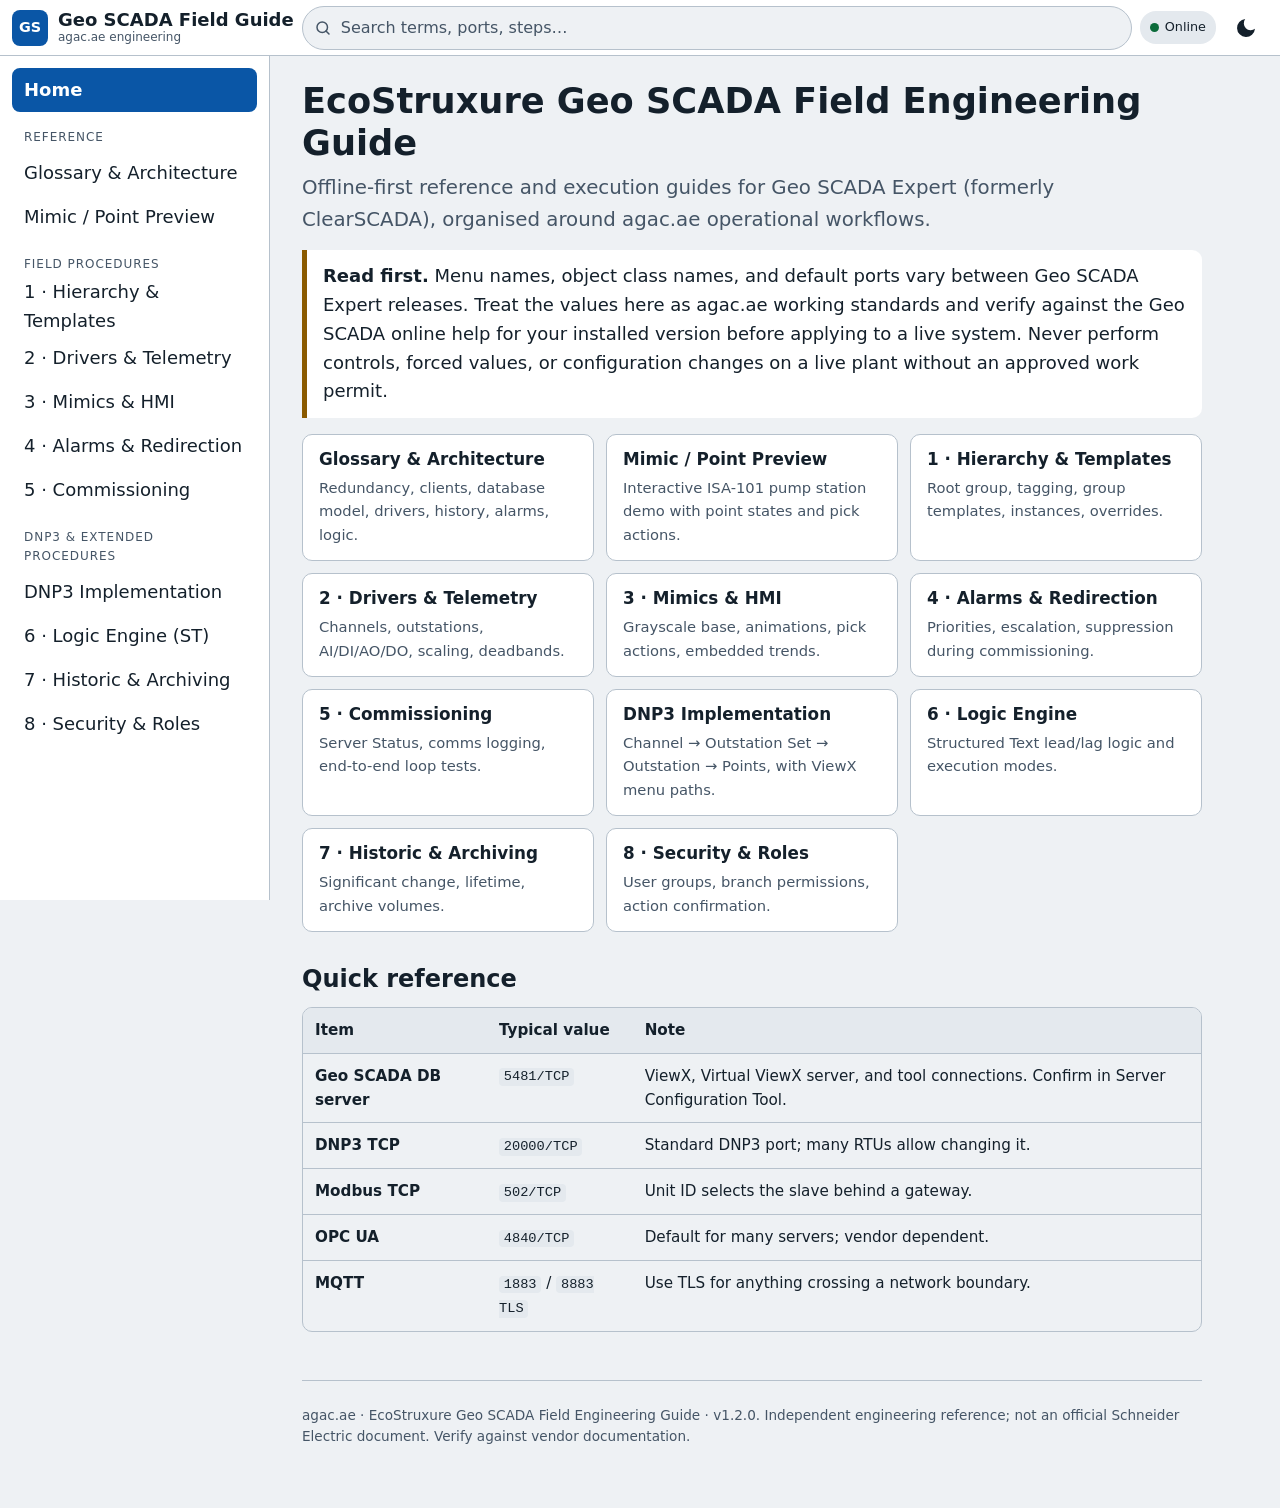
==== commit 6ab83ee7: "Add files via upload" ====
--- a/index.html
+++ b/index.html
@@ -258,6 +258,49 @@
         <article class="term" id="term-events" data-search-item data-title="Event Logging" data-section="Glossary · History &amp; Alarms">
           <h3>Event Logging</h3>
           <p>Time-ordered journal of state changes, operator actions, and system events. This is the audit trail; do not shorten retention below the contractual requirement.</p>
+        </article>
+
+        <h2 id="g-ribbon">ViewX Ribbon Breakdown</h2>
+        <p class="muted">Tools from the ViewX ribbon tabs: Home, Edit, Graphics, View.</p>
+        <article class="term" id="term-rb-embtrend" data-search-item data-title="Embedded Trend" data-section="Glossary · ViewX Ribbon (Graphics)">
+          <h3>Embedded Trend</h3>
+          <p><span class="tag">Graphics tab</span> Direct insertion of real-time and historical time-series curves on a mimic canvas, with no separate window.</p>
+          <p><span class="tag">Example</span> Embedding a 4-hour wet-well level trend inside the station mimic.</p>
+        </article>
+        <article class="term" id="term-rb-emblist" data-search-item data-title="Embedded Alarm List" data-section="Glossary · ViewX Ribbon (Graphics)">
+          <h3>Embedded Alarm List</h3>
+          <p><span class="tag">Graphics tab</span> A filtered, localised alarm banner placed directly on a mimic.</p>
+          <p><span class="tag">Example</span> Show only active unacknowledged alarms where <code>Source = AGAC.DXB.WPS01.*</code>.</p>
+        </article>
+        <article class="term" id="term-rb-layers" data-search-item data-title="Layers" data-section="Glossary · ViewX Ribbon (Graphics)">
+          <h3>Layers</h3>
+          <p><span class="tag">Graphics tab</span> Zoom-dependent or role-dependent visibility planes within a mimic.</p>
+          <p><span class="tag">Example</span> Hide fine instrument tag names at 100% view, but show calibration tags when zoomed past 200%.</p>
+        </article>
+        <article class="term" id="term-rb-params" data-search-item data-title="Mimic Parameters" data-section="Glossary · ViewX Ribbon (Graphics)">
+          <h3>Mimic Parameters</h3>
+          <p><span class="tag">Graphics tab</span> Arguments passed to a generic mimic when it opens, so it links dynamically to the right tag data.</p>
+          <p><span class="tag">Example</span> Open one generic pump faceplate with <code>Station="WPS01"</code> to load that station's points.</p>
+        </article>
+        <article class="term" id="term-rb-script" data-search-item data-title="Edit Script (ViewX Logic)" data-section="Glossary · ViewX Ribbon (Graphics)">
+          <h3>Edit Script (ViewX Logic)</h3>
+          <p><span class="tag">Graphics tab</span> Client-side script workspace for custom dialog pop-ups, user confirmations, and dynamic object transformations. Language and availability depend on the release.</p>
+          <p><span class="tag">Example</span> An operator confirmation box shown before firing an SBO pump-stop control.</p>
+        </article>
+        <article class="term" id="term-rb-dyna" data-search-item data-title="Dynagraph / X-Y Plot" data-section="Glossary · ViewX Ribbon (Graphics)">
+          <h3>Dynagraph / X-Y Plot</h3>
+          <p><span class="tag">Graphics tab</span> Specialised vector graphing for pump curves, rod-pumping load, or pressure-versus-flow characterisation.</p>
+          <p><span class="tag">Example</span> Plot differential pressure against pump motor RPM over the manufacturer's performance curve.</p>
+        </article>
+        <article class="term" id="term-rb-dbbar" data-search-item data-title="Database Bar" data-section="Glossary · ViewX Ribbon (Home / View)">
+          <h3>Database Bar</h3>
+          <p><span class="tag">Home / View tab</span> The primary hierarchical navigation pane showing database objects, servers, and driver trees.</p>
+          <p><span class="tag">Example</span> Navigate <code>AGAC → DXB → WPS01</code> to inspect point configuration.</p>
+        </article>
+        <article class="term" id="term-rb-findrep" data-search-item data-title="Find & Replace DB References" data-section="Glossary · ViewX Ribbon (Edit)">
+          <h3>Find &amp; Replace DB References</h3>
+          <p><span class="tag">Edit tab</span> Bulk engineering utility that repoints animation tags across symbols and mimics.</p>
+          <p><span class="tag">Example</span> Duplicate a pump graphic and repoint <code>.Pump1.</code> animations to <code>.Pump2.</code> in seconds.</p>
         </article>
 
         <h2 id="g-logic">Logic &amp; Scripting</h2>
@@ -501,8 +544,31 @@
           <li>Insert an alarm banner/list control at the top of every display, filtered to the user's area.</li>
           <li>Add a system health indicator bound to <code>CommsFail</code> and the server status so loss of data is obvious.</li>
         </ol>
+        <h2 id="t3-s4" data-search-item data-title="T3 · Build an ISA-101 mimic from the Graphics ribbon" data-section="Tutorial 3">Step 4 · Build an ISA-101 mimic from the Graphics ribbon</h2>
+        <ol class="steps">
+          <li><strong>Draw equipment.</strong> On the <em>Graphics</em> tab choose <strong>Drawing → Rectangle / Pipe / Ellipse</strong>. Draw vessels and headers in neutral gray (<code>RGB 180,180,180</code> to <code>200,200,200</code>).</li>
+          <li><strong>Bind animations.</strong> Select the pump symbol, click <strong>Properties</strong>, then <strong>Animations → Fill / Outline</strong> and bind to <code>.P1_Run_DI.CurrentState</code>:
+            <ul>
+              <li>State 0 (Stopped): dark gray outline, no fill.</li>
+              <li>State 1 (Running): white symbol, solid fill.</li>
+              <li>State 2 (Tripped / Fault): red badge plus the text "FAULT". Never rely on color alone.</li>
+            </ul>
+          </li>
+          <li><strong>Embed live data.</strong>
+            <ul>
+              <li><em>Graphics → List → Alarm List</em>: drop an alarm banner at the footer and set the filter query to <code>WHERE "Source" LIKE 'AGAC.DXB.WPS01%'</code>.</li>
+              <li><em>Graphics → Trend</em>: draw a window beside the wet well and drag <code>WetWell_Level_AI</code> from the Database Bar into it.</li>
+            </ul>
+          </li>
+          <li><strong>Context menus and pick actions.</strong> Select the pump motor, open the <strong>Pick Actions</strong> tab, and choose <strong>Object Menu (Context Menu)</strong> so operators can right-click to Start, Stop, or open Historic Trends.</li>
+          <li><strong>Reuse.</strong> For a second pump, duplicate the graphic and use <strong>Edit → Find &amp; Replace DB References</strong> to repoint <code>.Pump1.</code> to <code>.Pump2.</code>. For many similar stations, build one generic mimic with parameters (for example <code>Station="WPS01"</code>).</li>
+        </ol>
+        <p class="muted small">The 0/1/2 state mapping assumes a point with a third fault state. If your design uses separate Run and Fault points, bind each animation to its own point. Confirm the alarm-list filter syntax in your release.</p>
+
         <h3>Verification</h3>
         <ul class="checklist" data-check="t3">
+          <li><label><input type="checkbox"> Embedded alarm list shows only this station's alarms</label></li>
+          <li><label><input type="checkbox"> Duplicated graphic repointed with no leftover Pump1 references</label></li>
           <li><label><input type="checkbox"> Display readable on a 7-inch tablet</label></li>
           <li><label><input type="checkbox"> Alarm state is distinguishable without color</label></li>
           <li><label><input type="checkbox"> Pick actions respect operator permissions</label></li>
@@ -659,6 +725,7 @@
             <ul>
               <li><em>Integrity Poll (Class 0,1,2,3)</em>: <code>15M</code> routine, <code>1H</code> for low-bandwidth cellular.</li>
               <li><em>Event Poll (Class 1,2,3)</em>: <code>5S</code> or <code>10S</code>.</li>
+              <li><em>Integrity on Comms Restart</em>: enabled, so a Class 0 pull is forced after link recovery.</li>
               <li><em>Unsolicited Messages</em>: enable for GPRS/cellular RTUs that report events without waiting for polls.</li>
             </ul>
           </li>
@@ -685,12 +752,35 @@
           <li>Enter the <strong>Point Number</strong> (DNP3 index starts at <code>0</code>).</li>
           <li>Select the <strong>Event Class</strong>: Class 1 = critical alarms, Class 2 = high-priority operational events, Class 3 = periodic status and analogs.</li>
         </ul>
+        <h2 id="dnp3-s5" data-search-item data-title="DNP3 · Step 5 Point mapping walkthrough (binary, analog, controls)" data-section="DNP3 Guide">Step 5 · Point mapping walkthrough</h2>
+        <h3>Binary Input (DI)</h3>
+        <ol class="steps">
+          <li>Select <strong>Create New → DNP3 → Binary Input Point</strong> (for example <code>P1_Run_DI</code>).</li>
+          <li>Set <strong>Outstation</strong> to <code>RTU01_Outstation</code> and <strong>Point Number</strong> to <code>0</code>.</li>
+          <li>Use Group 1 Var 2 (with flags/time) so events carry the RTU timestamp. Set <strong>Event Class</strong> to <code>Class 1</code> for immediate event prioritisation (trip alarms).</li>
+        </ol>
+        <h3>Analog Input (AI)</h3>
+        <ol class="steps">
+          <li>Select <strong>Create New → DNP3 → Analog Input Point</strong> (for example <code>WetWell_Level_AI</code>).</li>
+          <li>Set <strong>Point Number</strong> <code>0</code> and <strong>Event Class</strong> <code>Class 2</code> or <code>Class 3</code> (Group 30 Var 1).</li>
+          <li>On the <strong>Analog</strong> tab set raw scaling (<code>Raw Min 0</code>, <code>Raw Max 32767</code> or <code>4095</code>, per the RTU) and engineering scaling (<code>0.0</code> to <code>5.0 m</code>).</li>
+        </ol>
+        <h3>Controls (CROB / Pulse DO)</h3>
+        <ol class="steps">
+          <li>Select <strong>Create New → DNP3 → Binary Output Point</strong> or <strong>Pulse (Trip-Close)</strong> (Group 12).</li>
+          <li>Set the control type to <strong>Select-Before-Operate (SBO)</strong> or <strong>Direct Operate</strong>. Use SBO for anything that can harm people or plant.</li>
+        </ol>
+        <p><span class="tag">Verify</span> Trigger a field input and confirm the event timestamp shows the field event time (SOE) rather than server arrival time.</p>
+        <p class="muted small">Raw range, variation, and class assignment must match the RTU configuration; get them from the RTU point list rather than assuming.</p>
+
         <h3>Verification</h3>
         <ul class="checklist" data-check="dnp3">
           <li><label><input type="checkbox"> Channel, set and outstation all In Service with no warning badge</label></li>
           <li><label><input type="checkbox"> Outstation status Healthy / Online</label></li>
           <li><label><input type="checkbox"> Point indices match the RTU point list (zero-based)</label></li>
           <li><label><input type="checkbox"> Event classes agree with the RTU class assignment</label></li>
+          <li><label><input type="checkbox"> Integrity on Comms Restart enabled and tested by pulling the link</label></li>
+          <li><label><input type="checkbox"> Event timestamps show RTU field time (SOE), not server arrival time</label></li>
           <li><label><input type="checkbox"> Control outputs tested only with plant isolated</label></li>
         </ul>
       </section>
@@ -777,7 +867,7 @@
       </section>
 
       <footer class="footer">
-        <p>agac.ae · EcoStruxure Geo SCADA Field Engineering Guide · v1.1.0. Independent engineering reference; not an official Schneider Electric document. Verify against vendor documentation.</p>
+        <p>agac.ae · EcoStruxure Geo SCADA Field Engineering Guide · v1.2.0. Independent engineering reference; not an official Schneider Electric document. Verify against vendor documentation.</p>
       </footer>
     </main>
   </div>
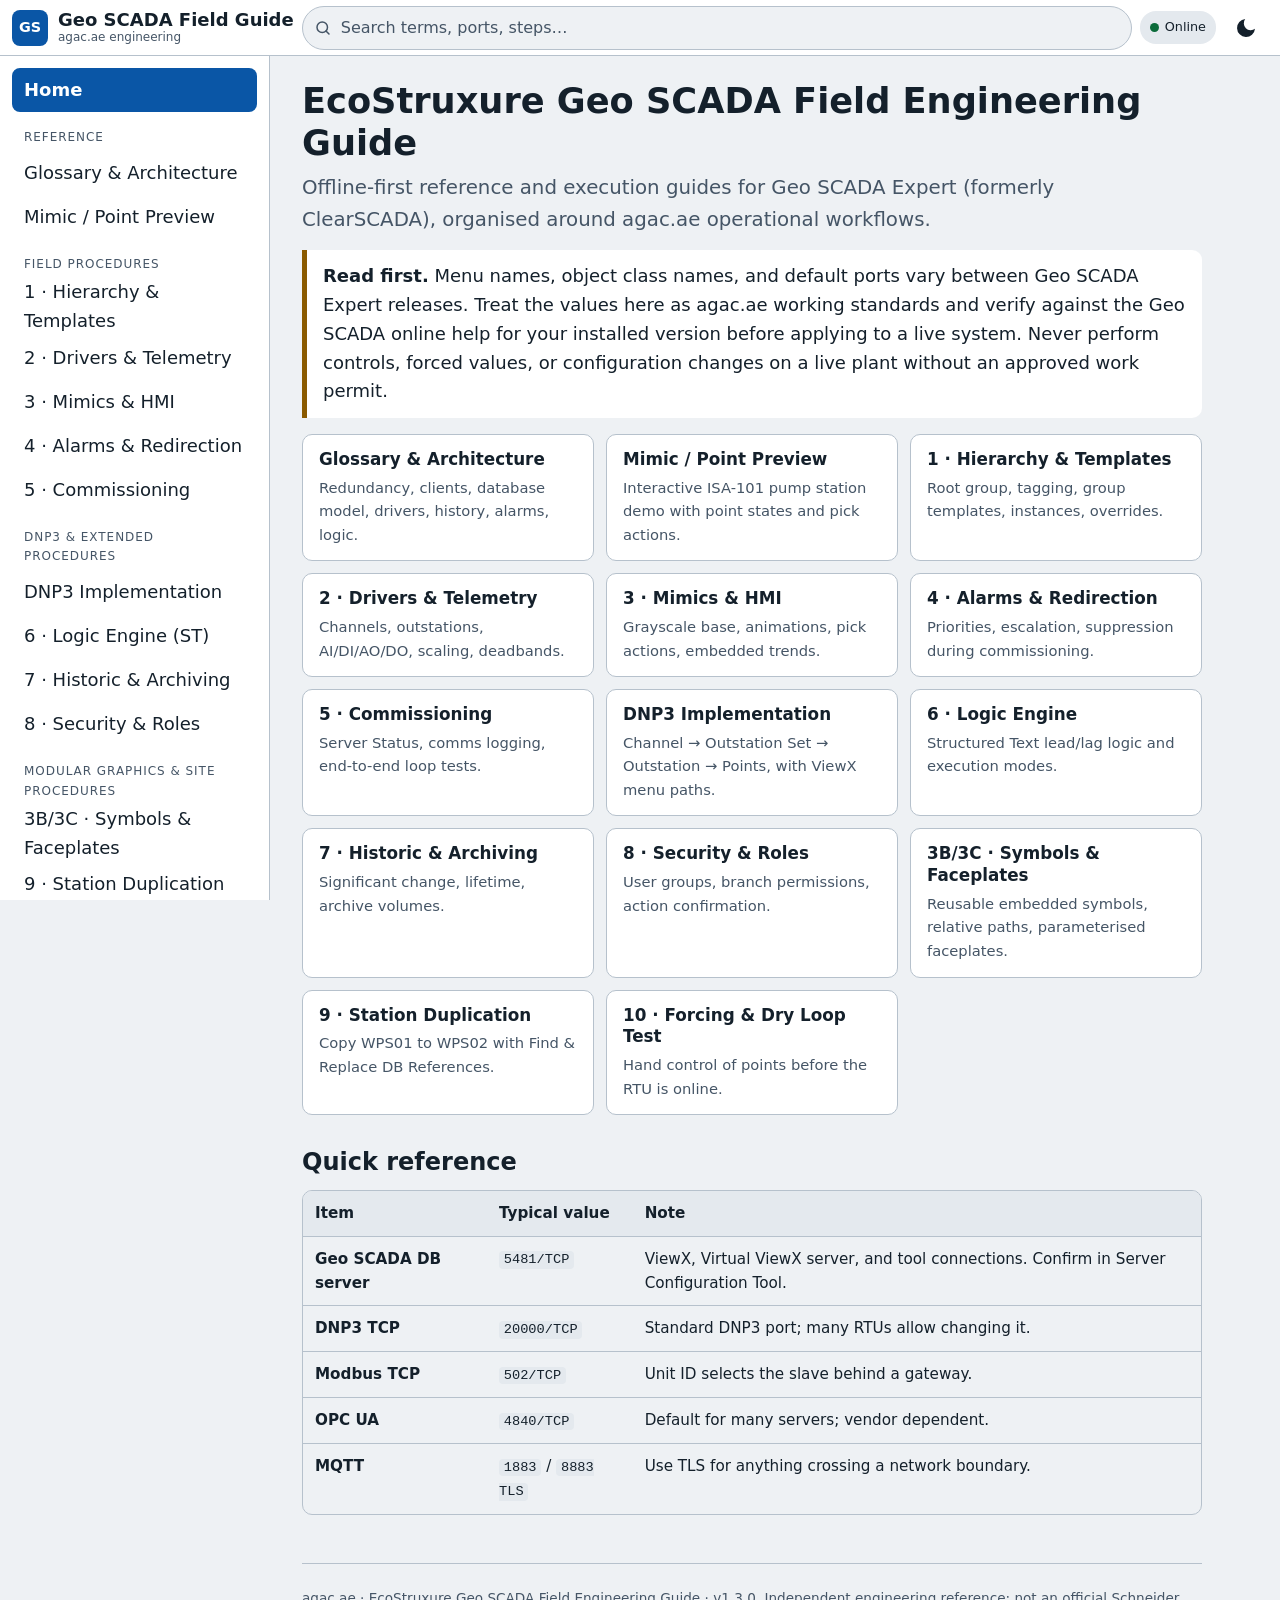
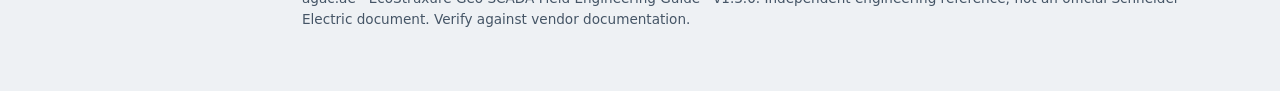
==== commit 852dae96: "Add files via upload" ====
--- a/index.html
+++ b/index.html
@@ -57,6 +57,10 @@
         <li><a href="#t6" data-nav="t6">6 · Logic Engine (ST)</a></li>
         <li><a href="#t7" data-nav="t7">7 · Historic &amp; Archiving</a></li>
         <li><a href="#t8" data-nav="t8">8 · Security &amp; Roles</a></li>
+        <li class="nav-label">Modular Graphics &amp; Site Procedures</li>
+        <li><a href="#t3b" data-nav="t3b">3B/3C · Symbols &amp; Faceplates</a></li>
+        <li><a href="#t9" data-nav="t9">9 · Station Duplication</a></li>
+        <li><a href="#t10" data-nav="t10">10 · Forcing &amp; Dry Loop Test</a></li>
       </ul>
     </nav>
     <div class="scrim" id="scrim" hidden></div>
@@ -90,6 +94,9 @@
           <a class="card" href="#t6" data-nav="t6"><h2>6 · Logic Engine</h2><p>Structured Text lead/lag logic and execution modes.</p></a>
           <a class="card" href="#t7" data-nav="t7"><h2>7 · Historic &amp; Archiving</h2><p>Significant change, lifetime, archive volumes.</p></a>
           <a class="card" href="#t8" data-nav="t8"><h2>8 · Security &amp; Roles</h2><p>User groups, branch permissions, action confirmation.</p></a>
+          <a class="card" href="#t3b" data-nav="t3b"><h2>3B/3C · Symbols &amp; Faceplates</h2><p>Reusable embedded symbols, relative paths, parameterised faceplates.</p></a>
+          <a class="card" href="#t9" data-nav="t9"><h2>9 · Station Duplication</h2><p>Copy WPS01 to WPS02 with Find &amp; Replace DB References.</p></a>
+          <a class="card" href="#t10" data-nav="t10"><h2>10 · Forcing &amp; Dry Loop Test</h2><p>Hand control of points before the RTU is online.</p></a>
         </div>
         <h2>Quick reference</h2>
         <div class="table-wrap">
@@ -258,6 +265,33 @@
         <article class="term" id="term-events" data-search-item data-title="Event Logging" data-section="Glossary · History &amp; Alarms">
           <h3>Event Logging</h3>
           <p>Time-ordered journal of state changes, operator actions, and system events. This is the audit trail; do not shorten retention below the contractual requirement.</p>
+        </article>
+
+        <h2 id="g-display">Graphics &amp; Display Terms</h2>
+        <article class="term" id="term-relpath" data-search-item data-title="Relative Database Path (Dot Notation)" data-section="Glossary · Graphics &amp; Display">
+          <h3>Relative Database Path (Dot Notation)</h3>
+          <p>A reference whose leading dot (<code>.</code>) points to objects relative to the current container group instead of the absolute root tree.</p>
+          <p><span class="tag">Example</span> Inside <code>AGAC.DXB.WPS01.Pump1</code>, <code>".Status"</code> resolves to <code>AGAC.DXB.WPS01.Pump1.Status</code>. Copied to <code>Pump2</code>, the binding stays valid with no retargeting.</p>
+        </article>
+        <article class="term" id="term-embmimic" data-search-item data-title="Embedded Mimic (Sub-canvas)" data-section="Glossary · Graphics &amp; Display">
+          <h3>Embedded Mimic (Sub-canvas)</h3>
+          <p>An independent mimic embedded inside another mimic as a single nested component. Editing the source updates every mimic that embeds it.</p>
+          <p><span class="tag">Example</span> Drop <code>Pump.Symbol</code> onto the main pipeline layout once per pump.</p>
+        </article>
+        <article class="term" id="term-quality" data-search-item data-title="Quality Overlay Badges" data-section="Glossary · Graphics &amp; Display">
+          <h3>Quality Overlay Badges</h3>
+          <p>Small indicators drawn over point values and symbols to show data health, for example failed comms, hand control (forced), overrange, or unacknowledged alarm. Letters and colors vary by release and display settings.</p>
+          <p><span class="tag">Example</span> If the DNP3 channel disconnects, an analog value changes to a failed-quality style so operators do not act on stale data.</p>
+        </article>
+        <article class="term" id="term-pickmenu" data-search-item data-title="Pick Action: Object Menu" data-section="Glossary · Graphics &amp; Display">
+          <h3>Pick Action: Object Menu</h3>
+          <p>A mouse action on a graphic item that shows the standard context menu of the linked database item when the operator clicks it.</p>
+          <p><span class="tag">Example</span> Clicking the pump impeller opens Start, Stop, Inhibit Alarm, and View Trend commands on screen.</p>
+        </article>
+        <article class="term" id="term-alarmsql" data-search-item data-title="Alarm Filtering by SQL Predicate" data-section="Glossary · Graphics &amp; Display">
+          <h3>Alarm Filtering by SQL Predicate</h3>
+          <p>Restricting an embedded alarm list with query criteria.</p>
+          <p><span class="tag">Example</span> <code>WHERE ("Source" LIKE 'AGAC.DXB.WPS01%') AND ("Severity" &gt;= 500)</code> shows only high and critical alarms for WPS01. Confirm column names and severity direction for your release.</p>
         </article>
 
         <h2 id="g-ribbon">ViewX Ribbon Breakdown</h2>
@@ -866,8 +900,137 @@
         </ul>
       </section>
 
+      <!-- TUTORIAL 3B / 3C -->
+      <section class="view" data-view="t3b" id="t3b" hidden>
+        <h1>Tutorials 3B &amp; 3C · Symbols, Embedded Mimics &amp; Faceplates</h1>
+        <p class="lead">Componentised screens: build a symbol once, embed it everywhere, and use relative paths so copies keep working.</p>
+        <div class="callout warn" role="note"><strong>Best practice.</strong> Use relative dot notation (<code>.Flow</code>, <code>.Status</code>) inside symbols so they can be duplicated across pumps and stations without broken tag paths.</div>
+        <div class="callout safety" role="note"><strong>Safety.</strong> Build and test on the engineering database. Controls on a symbol must follow the same permission and confirmation rules as any other display.</div>
+
+        <h2 id="t3b-tree" data-search-item data-title="3B · Pump group structure (Flow, Status, Symbol)" data-section="Tutorial 3B">Group pattern</h2>
+<pre class="code" data-lang="text"><code>My Demo (Site Group)
+ ├── Default (Overview Mimic)
+ ├── Pump (Group)
+ │    ├── Flow   [Analog Input]
+ │    ├── Status [Binary Input]
+ │    └── Symbol [Mimic - embedded component]
+ ├── Pump 2
+ │    └── Flow / Status / Symbol
+ └── Pump 3
+      └── Flow / Status / Symbol</code></pre>
+
+        <h2 id="t3b-s1" data-search-item data-title="3B · Step 1 Draw the symbol canvas" data-section="Tutorial 3B">Step 1 · Draw the symbol canvas</h2>
+        <ol class="steps">
+          <li>Under the asset group (for example <code>AGAC.DXB.WPS01.Pump1</code>) choose <strong>Create New → Mimic</strong> and name it <code>Symbol</code>.</li>
+          <li>Open <strong>Graphics → Properties</strong> and set a fixed canvas suited to an asset block, for example width <code>220 px</code>, height <code>140 px</code>.</li>
+          <li>Set the background to ISA-101 medium gray (<code>RGB 190,190,190</code>).</li>
+        </ol>
+
+        <h2 id="t3b-s2" data-search-item data-title="3B · Step 2 Level bar, status lamp, numeric display" data-section="Tutorial 3B">Step 2 · Dynamic graphics: level bar, status lamp, numeric display</h2>
+        <h3>Vertical bar graph (flow / level)</h3>
+        <ol class="steps">
+          <li><strong>Graphics → Rectangle</strong>: draw the bar cavity (border only), then an inner rectangle for the fill.</li>
+          <li>Right-click the inner rectangle → <strong>Animations → Size/Position</strong>. Bind Height (or Y-Scale) to <code>".Flow.CurrentValue"</code>.</li>
+          <li>Map <code>Minimum 0.0</code> to height <code>0 px</code> and <code>Maximum 100.0</code> to full scale (for example <code>60 px</code>). Use the real engineering range of the instrument.</li>
+        </ol>
+        <h3>Motor status indicator</h3>
+        <ol class="steps">
+          <li><strong>Graphics → Ellipse</strong>, then <strong>Animations → Fill Colour</strong>.</li>
+          <li>Expression: <code>".Status.CurrentState"</code>. Dot notation reads points within the same group.</li>
+          <li>State 0 (Stopped): dark gray <code>RGB 80,80,80</code>. State 1 (Running): white <code>RGB 255,255,255</code>, or dark green per project standard.</li>
+          <li>State 2 (Fault): red badge with the text <strong>TRIP</strong>. Use flashing only while the alarm is unacknowledged, per the alarm philosophy.</li>
+        </ol>
+        <h3>Numeric display</h3>
+        <p>Add <strong>Graphics → Text</strong> and animate the Text property with:</p>
+<pre class="code" data-lang="text"><code>Format('%.1f m³/h', ".Flow.CurrentValue")</code></pre>
+
+        <h2 id="t3b-s3" data-search-item data-title="3B · Step 3 Embed symbols on station overview" data-section="Tutorial 3B">Step 3 · Embed symbols on the station overview</h2>
+        <ol class="steps">
+          <li>Open the parent overview mimic (<code>Default</code> or <code>Overview</code>).</li>
+          <li>Drag the <code>Symbol</code> mimic from <code>Pump 1</code> in the Database Bar onto the canvas. It is inserted as an <strong>Embedded Mimic</strong>.</li>
+          <li>Repeat for <code>Pump 2</code> and <code>Pump 3</code>.</li>
+        </ol>
+        <p><span class="tag">Benefit</span> Edit the source <code>Symbol</code> and every mimic that embeds it updates, with no re-engineering.</p>
+
+        <h2 id="t3c" data-search-item data-title="3C · Standard faceplate using mimic parameters" data-section="Tutorial 3C">Tutorial 3C · Standard faceplate with mimic parameters</h2>
+        <p>Use one master faceplate instead of a symbol per pump.</p>
+        <ol class="steps">
+          <li>Create a mimic <code>Faceplate_Pump</code> in a shared library group, for example <code>AGAC.System.Library</code>.</li>
+          <li>Click <strong>Graphics → Parameters</strong> and add a string parameter <code>PumpPath</code> (default <code>AGAC.DXB.WPS01.Pump1</code>).</li>
+          <li>Write animations using the parameter:
+<pre class="code" data-lang="text"><code>Server.Point(Mimic.Parameters.PumpPath + ".Status").CurrentState</code></pre>
+          </li>
+          <li>On the overview, set the pump icon <strong>Pick Action</strong>: Action <em>Open Mimic</em>, Mimic <code>AGAC.System.Library.Faceplate_Pump</code>, pass argument <code>PumpPath = "AGAC.DXB.WPS01.Pump2"</code>.</li>
+        </ol>
+        <p class="muted small">Expression and parameter syntax follow the agac.ae example. Confirm the exact object-model calls in the Geo SCADA help for your release.</p>
+        <h3>Verification</h3>
+        <ul class="checklist" data-check="t3b">
+          <li><label><input type="checkbox"> Symbol uses only relative paths (no hard-coded station names)</label></li>
+          <li><label><input type="checkbox"> Copied pump group shows its own values, not Pump 1's</label></li>
+          <li><label><input type="checkbox"> Editing the source symbol updates the overview</label></li>
+          <li><label><input type="checkbox"> Faceplate opens with the correct PumpPath for each pump</label></li>
+        </ul>
+      </section>
+
+      <!-- PROCEDURE 9 -->
+      <section class="view" data-view="t9" id="t9" hidden>
+        <h1>Procedure 9 · Station Duplication with Find &amp; Replace DB References</h1>
+        <p class="lead">Roll out a standard pumping station, for example <code>WPS01</code> → <code>WPS02</code>.</p>
+        <div class="callout safety" role="note"><strong>Safety.</strong> A copied station carries the original outstation IP and address. Keep the copy <em>out of service</em> until its IP, DNP3 address, and channel settings are changed, or both stations will fight for one RTU.</div>
+        <h2 id="t9-s1" data-search-item data-title="P9 · Copy station and repoint references" data-section="Procedure 9">Steps</h2>
+        <ol class="steps">
+          <li>In the Database Bar right-click <code>WPS01</code> → <strong>Copy</strong>.</li>
+          <li>Right-click the region group (<code>DXB</code>) → <strong>Paste</strong>.</li>
+          <li>Rename the copy to <code>WPS02</code>.</li>
+          <li>Open the station <code>Default</code> mimic in edit mode.</li>
+          <li>On the ribbon choose <strong>Edit → Find and Replace DB References</strong>:
+            <ul>
+              <li><em>Find</em>: <code>AGAC.DXB.WPS01.</code></li>
+              <li><em>Replace</em>: <code>AGAC.DXB.WPS02.</code></li>
+              <li><em>Scope</em>: entire mimic, including embedded objects, pick actions, and expressions.</li>
+            </ul>
+          </li>
+          <li>Click <strong>Replace All</strong>, save, and confirm every symbol reads live telemetry from <code>WPS02</code>.</li>
+          <li>Update outstation address, Direct Host IP, channel, and any overrides for the new site before setting anything In Service.</li>
+        </ol>
+        <div class="callout" role="note">Where symbols use relative dot paths (Tutorial 3B) they follow the copy automatically. Find &amp; Replace is mainly for absolute references such as overview bindings and alarm filters.</div>
+        <h3>Verification</h3>
+        <ul class="checklist" data-check="t9">
+          <li><label><input type="checkbox"> No remaining <code>WPS01</code> references in the WPS02 mimics</label></li>
+          <li><label><input type="checkbox"> WPS02 outstation has a unique IP and address</label></li>
+          <li><label><input type="checkbox"> Alarm list filters point at WPS02</label></li>
+          <li><label><input type="checkbox"> WPS01 still works unchanged</label></li>
+        </ul>
+      </section>
+
+      <!-- PROCEDURE 10 -->
+      <section class="view" data-view="t10" id="t10" hidden>
+        <h1>Procedure 10 · Commissioning I/O Override &amp; Forcing Routine</h1>
+        <p class="lead">Dry loop tests before the field RTU is online.</p>
+        <div class="callout safety" role="note"><strong>Safety.</strong> Forcing replaces real telemetry. Never force a point on live plant without an approved permit, tell operations what is forced, and release every point afterward. Check the display for forced-value indicators before handover.</div>
+        <h2 id="t10-s1" data-search-item data-title="P10 · Hand control and override of points" data-section="Procedure 10">Steps</h2>
+        <ol class="steps">
+          <li>Right-click an analog or binary point, for example <code>WetWell_Level_AI</code>.</li>
+          <li>Select <strong>Hand Control</strong> or <strong>Override</strong>:
+            <ul>
+              <li><em>Hand Control</em>: sets the internal point value and marks it with a hand-control quality badge (typically an "H"), overriding field telemetry.</li>
+              <li><em>Release Hand Control</em>: returns the point to the live DNP3 driver scan.</li>
+            </ul>
+          </li>
+          <li>Inspect the mimic: the level fill is proportional, alarms trigger at the high-level thresholds, and the event log records the operator ID that forced the point.</li>
+          <li>Release every forced point and record it on the commissioning sheet.</li>
+        </ol>
+        <h3>Verification</h3>
+        <ul class="checklist" data-check="t10">
+          <li><label><input type="checkbox"> Each forced point listed with who, when, and why</label></li>
+          <li><label><input type="checkbox"> Alarm and mimic behavior confirmed at test values</label></li>
+          <li><label><input type="checkbox"> All hand-control badges cleared at handover</label></li>
+          <li><label><input type="checkbox"> Live RTU values confirmed after release</label></li>
+        </ul>
+      </section>
+
       <footer class="footer">
-        <p>agac.ae · EcoStruxure Geo SCADA Field Engineering Guide · v1.2.0. Independent engineering reference; not an official Schneider Electric document. Verify against vendor documentation.</p>
+        <p>agac.ae · EcoStruxure Geo SCADA Field Engineering Guide · v1.3.0. Independent engineering reference; not an official Schneider Electric document. Verify against vendor documentation.</p>
       </footer>
     </main>
   </div>
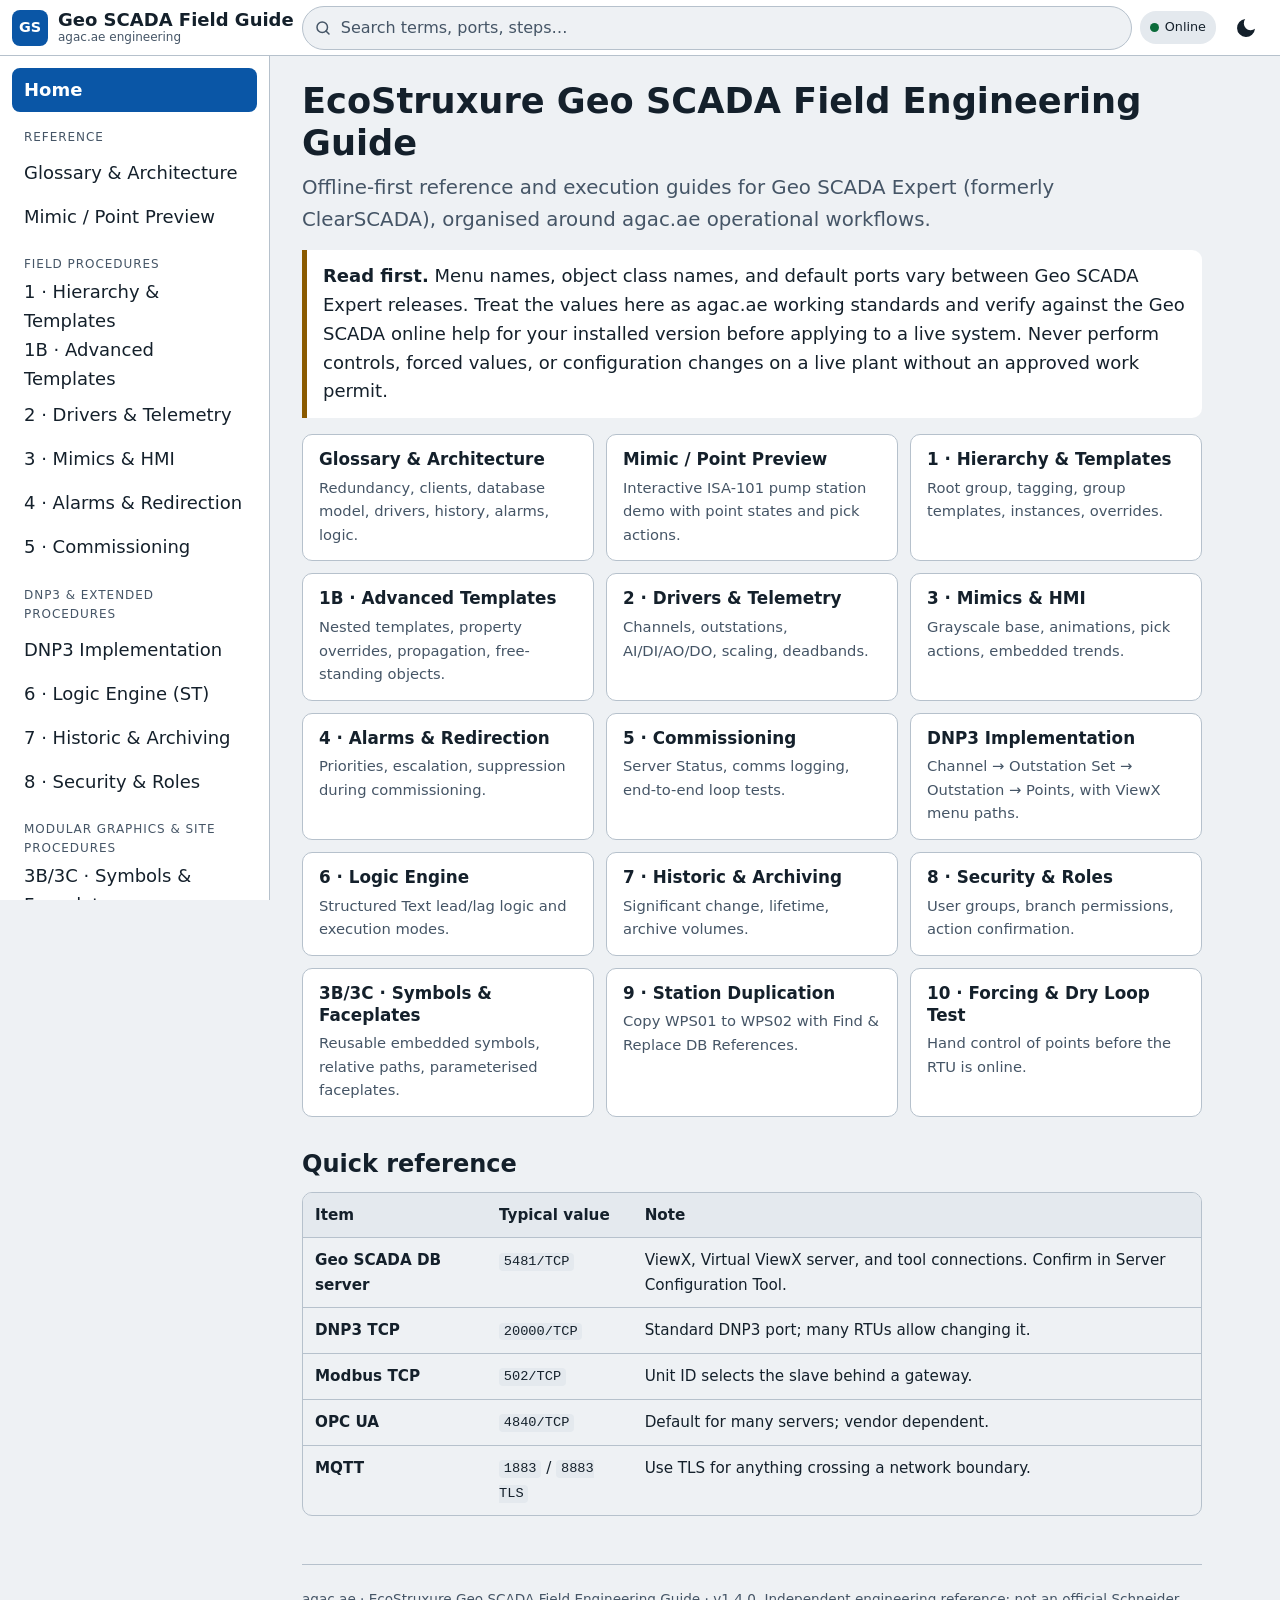
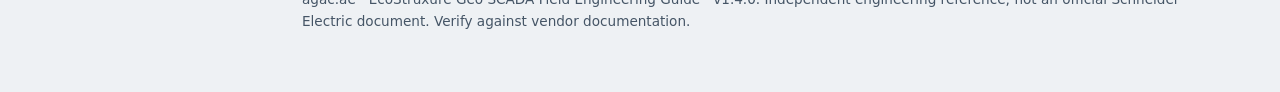
==== commit d240ab06: "Add files via upload" ====
--- a/index.html
+++ b/index.html
@@ -48,6 +48,7 @@
         <li><a href="#lab" data-nav="lab">Mimic / Point Preview</a></li>
         <li class="nav-label">Field Procedures</li>
         <li><a href="#t1" data-nav="t1">1 · Hierarchy &amp; Templates</a></li>
+        <li><a href="#t1b" data-nav="t1b">1B · Advanced Templates</a></li>
         <li><a href="#t2" data-nav="t2">2 · Drivers &amp; Telemetry</a></li>
         <li><a href="#t3" data-nav="t3">3 · Mimics &amp; HMI</a></li>
         <li><a href="#t4" data-nav="t4">4 · Alarms &amp; Redirection</a></li>
@@ -86,6 +87,7 @@
           <a class="card" href="#glossary" data-nav="glossary"><h2>Glossary &amp; Architecture</h2><p>Redundancy, clients, database model, drivers, history, alarms, logic.</p></a>
           <a class="card" href="#lab" data-nav="lab"><h2>Mimic / Point Preview</h2><p>Interactive ISA-101 pump station demo with point states and pick actions.</p></a>
           <a class="card" href="#t1" data-nav="t1"><h2>1 · Hierarchy &amp; Templates</h2><p>Root group, tagging, group templates, instances, overrides.</p></a>
+          <a class="card" href="#t1b" data-nav="t1b"><h2>1B · Advanced Templates</h2><p>Nested templates, property overrides, propagation, free-standing objects.</p></a>
           <a class="card" href="#t2" data-nav="t2"><h2>2 · Drivers &amp; Telemetry</h2><p>Channels, outstations, AI/DI/AO/DO, scaling, deadbands.</p></a>
           <a class="card" href="#t3" data-nav="t3"><h2>3 · Mimics &amp; HMI</h2><p>Grayscale base, animations, pick actions, embedded trends.</p></a>
           <a class="card" href="#t4" data-nav="t4"><h2>4 · Alarms &amp; Redirection</h2><p>Priorities, escalation, suppression during commissioning.</p></a>
@@ -176,6 +178,8 @@
         <article class="term" id="term-templates" data-search-item data-title="Group Templates" data-section="Glossary · Database">
           <h3>Group Templates</h3>
           <p>A reusable blueprint of a group: points, outstations, logic, and mimics, with substitutable template parameters. Editing the template updates all instances.</p>
+        
+          <p><span class="tag">Example</span> Adding a <code>High-High Vibration</code> alarm to <code>Template_CentrifugalPump</code> propagates the threshold to all 48 field pump instances at once.</p>
         </article>
         <article class="term" id="term-instances" data-search-item data-title="Group Instances" data-section="Glossary · Database">
           <h3>Group Instances</h3>
@@ -186,6 +190,20 @@
           <p>Per-instance changes to properties that the template would otherwise control, such as IP address, outstation address, or an alarm limit at one site. Keep overrides to a minimum and document each one.</p>
         
           <p><span class="tag">Example</span> In <code>Template_PumpingStation</code> the high-level alarm delay is 10 s. In instance <code>WPS_01</code> only <code>Outstation.DirectHost</code> is overridden to <code>10.20.5.42</code>; the alarm settings stay tied to the template.</p>
+        
+          <p><span class="tag">Example</span> The <code>WetWell_Level</code> high alarm is locked by the template at <code>4.0 m</code>, while <code>Outstation.DirectHost</code> is marked as an override so each station talks to its own RTU.</p>
+        </article>
+
+        <article class="term" id="term-nested" data-search-item data-title="Nested Templates" data-section="Glossary · Database">
+          <h3>Nested Templates</h3>
+          <p>A Group Template embedded inside another Group Template to build multi-tier models. Updating the child template cascades up through every parent instance.</p>
+          <p><span class="tag">Example</span> <code>Template_Valve</code> and <code>Template_Pump</code> are nested inside <code>Template_DualPumpStation</code>, which is itself nested into <code>Template_WaterTransmissionNetwork</code>.</p>
+        </article>
+        <article class="term" id="term-freestanding" data-search-item data-title="Free-Standing Objects" data-section="Glossary · Database">
+          <h3>Free-Standing Objects</h3>
+          <p>Database objects created directly inside a Group Instance that do not exist in its template. They work normally, survive template updates, and do not affect other instances.</p>
+          <p><span class="tag">Context</span> One-off site variations, legacy equipment, or temporary test points.</p>
+          <p><span class="tag">Example</span> <code>WPS03</code> has a diesel backup generator, so three monitoring points are added as free-standing objects in <code>AGAC.DXB.WPS03</code> without touching <code>Template_PumpStation</code>.</p>
         </article>
 
         <h2 id="g-drivers">Protocol Drivers &amp; Telemetry</h2>
@@ -211,6 +229,13 @@
         <article class="term" id="term-mqtt" data-search-item data-title="MQTT / IoT Integration" data-section="Glossary · Drivers">
           <h3>MQTT / IoT</h3>
           <p>Publish/subscribe messaging for lightweight devices and IoT gateways. Topics map to points. Always use TLS and per-device credentials, and decide a payload format (JSON, Sparkplug B) up front.</p>
+        </article>
+
+        <article class="term" id="term-cip" data-search-item data-title="Allen-Bradley / Rockwell CIP Driver (EtherNet/IP)" data-section="Glossary · Drivers">
+          <h3>Allen-Bradley / Rockwell CIP Driver</h3>
+          <p>Geo SCADA's driver for Rockwell controllers (Micro800, CompactLogix, ControlLogix) over EtherNet/IP using CIP. It supports analog, digital and string data, and tags read can be arrays or structures.</p>
+          <p><span class="tag">Context</span> Reads controller tags directly, so no separate OPC server such as RSLinx is needed. Explicit messaging uses TCP <code>44818</code>. Time synchronisation and driver diagnostics are available; confirm the exact feature list for your release.</p>
+          <p><span class="tag">Example</span> An intake station CompactLogix PLC (for example a 1769-L33ER) is read over TCP/IP at port 44818, for structured tags like <code>Pump01.Status.Running</code> and array tags like <code>Totalizer_History[0..31]</code>.</p>
         </article>
 
         <h2 id="g-telemetry">Telemetry &amp; Industrial Protocol Terms</h2>
@@ -487,6 +512,7 @@
           <li><label><input type="checkbox"> Change to template propagates to a test instance</label></li>
           <li><label><input type="checkbox"> Overrides documented</label></li>
         </ul>
+        <p>Next: <a href="#t1b" data-nav="t1b">Tutorial 1B · Advanced Templates</a> (nested templates, propagation, free-standing objects).</p>
       </section>
 
       <!-- TUTORIAL 2 -->
@@ -1029,8 +1055,70 @@
         </ul>
       </section>
 
+      <!-- TUTORIAL 1B -->
+      <section class="view" data-view="t1b" id="t1b" hidden>
+        <h1>Tutorial 1B · Modular Template Engineering &amp; Nested Instantiation</h1>
+        <p class="lead">Covers: relative referencing in mimics, copy/paste pumps, templates, property overrides, changes to templates, free-standing objects, and nested templates.</p>
+        <div class="callout warn" role="note"><strong>Verify menus.</strong> Menu names (Property Overrides, Create New → Group Instance) follow the agac.ae training notes. Confirm them in your release before bulk work.</div>
+        <div class="callout safety" role="note"><strong>Safety.</strong> A template change propagates to every instance, including live stations. Test changes on a single test instance in the engineering database and back up before saving. Never edit shared templates on a production server without change approval.</div>
+
+        <h2 id="t1b-s1" data-search-item data-title="1B · Step 1 Nested template architecture" data-section="Tutorial 1B">Step 1 · Build the nested template architecture</h2>
+        <p>Instead of one flat template, compose from reusable sub-assemblies.</p>
+        <ol class="steps">
+          <li>Create <code>Template_Pump</code> containing <code>Run_DI</code>, <code>Trip_DI</code>, <code>Speed_AI</code>, <code>RunHours_Acc</code>, and a <code>Symbol</code> embedded mimic that uses relative paths such as <code>".Run_DI.CurrentState"</code>.</li>
+          <li>Create the parent <code>Template_PumpStation</code> containing the header pressure transmitter <code>Pressure_AI</code> and sump level transmitter <code>Level_AI</code>.</li>
+          <li>Embed two instances of <code>Template_Pump</code> inside it, named <code>Pump1</code> and <code>Pump2</code>.</li>
+        </ol>
+<pre class="code" data-lang="text"><code>Template_PumpStation
+ ├── Pressure_AI
+ ├── Level_AI
+ ├── Pump1  (instance of Template_Pump)
+ │    ├── Run_DI / Trip_DI / Speed_AI / RunHours_Acc
+ │    └── Symbol
+ └── Pump2  (instance of Template_Pump)</code></pre>
+
+        <h2 id="t1b-s2" data-search-item data-title="1B · Step 2 Configure Property Overrides" data-section="Tutorial 1B">Step 2 · Configure property overrides</h2>
+        <ol class="steps">
+          <li>In <code>Template_Pump</code> right-click <code>Speed_AI</code> → <strong>Property Overrides</strong>.</li>
+          <li>Tick the properties that may differ per site:
+            <ul>
+              <li><strong>Full Scale / Eng Units</strong>: custom pump capacities per site.</li>
+              <li><strong>Address / Point Index</strong>: custom telemetry mapping per RTU/PLC.</li>
+            </ul>
+          </li>
+          <li>In <code>Template_PumpStation</code> right-click the outstation item and allow overrides for <code>Direct Host IP</code> and <code>Outstation Address</code>.</li>
+        </ol>
+        <p class="muted small">Keep the override list short. Everything not ticked stays locked and centrally managed.</p>
+
+        <h2 id="t1b-s3" data-search-item data-title="1B · Step 3 Instantiate and propagate changes to templates" data-section="Tutorial 1B">Step 3 · Instantiate, then handle changes to templates</h2>
+        <ol class="steps">
+          <li>Right-click the region group (for example <code>AGAC.DXB</code>) → <strong>Create New → Group Instance</strong> and select <code>Template_PumpStation</code>.</li>
+          <li>Name the instance <code>WPS02</code>.</li>
+          <li>Fill in the overridden fields, for example RTU IP <code>192.168.10.22</code> and the outstation address.</li>
+          <li><strong>Propagation test.</strong> Open <code>Template_PumpStation</code>, add a calculated point <code>Total_Flow_Calc</code>, and save the template.</li>
+          <li><strong>Verify.</strong> <code>Total_Flow_Calc</code> appears in <code>WPS01</code>, <code>WPS02</code>, and every other instance, without manual work.</li>
+        </ol>
+
+        <h2 id="t1b-s4" data-search-item data-title="1B · Step 4 Free-standing objects inside an instance" data-section="Tutorial 1B">Step 4 · Add free-standing objects inside an instance</h2>
+        <p>Instances are locked to their template structure by default. If one site has extra instrumentation (for example an odor-control bio-filter at <code>WPS02</code>):</p>
+        <ol class="steps">
+          <li>Right-click the instance group → <strong>Create New</strong> → the required point.</li>
+          <li>The new object is a <strong>free-standing object</strong>: fully functional, kept when the template updates, and invisible to other instances.</li>
+          <li>Record each free-standing object on the site commissioning sheet. If the same addition appears at several sites, move it into the template instead.</li>
+        </ol>
+
+        <h3>Verification</h3>
+        <ul class="checklist" data-check="t1b">
+          <li><label><input type="checkbox"> Template_Pump uses relative paths only</label></li>
+          <li><label><input type="checkbox"> Only the intended properties are open to override</label></li>
+          <li><label><input type="checkbox"> Template change reaches all instances on a test run</label></li>
+          <li><label><input type="checkbox"> Free-standing objects survive a template edit</label></li>
+          <li><label><input type="checkbox"> Overrides and free-standing objects recorded per site</label></li>
+        </ul>
+      </section>
+
       <footer class="footer">
-        <p>agac.ae · EcoStruxure Geo SCADA Field Engineering Guide · v1.3.0. Independent engineering reference; not an official Schneider Electric document. Verify against vendor documentation.</p>
+        <p>agac.ae · EcoStruxure Geo SCADA Field Engineering Guide · v1.4.0. Independent engineering reference; not an official Schneider Electric document. Verify against vendor documentation.</p>
       </footer>
     </main>
   </div>
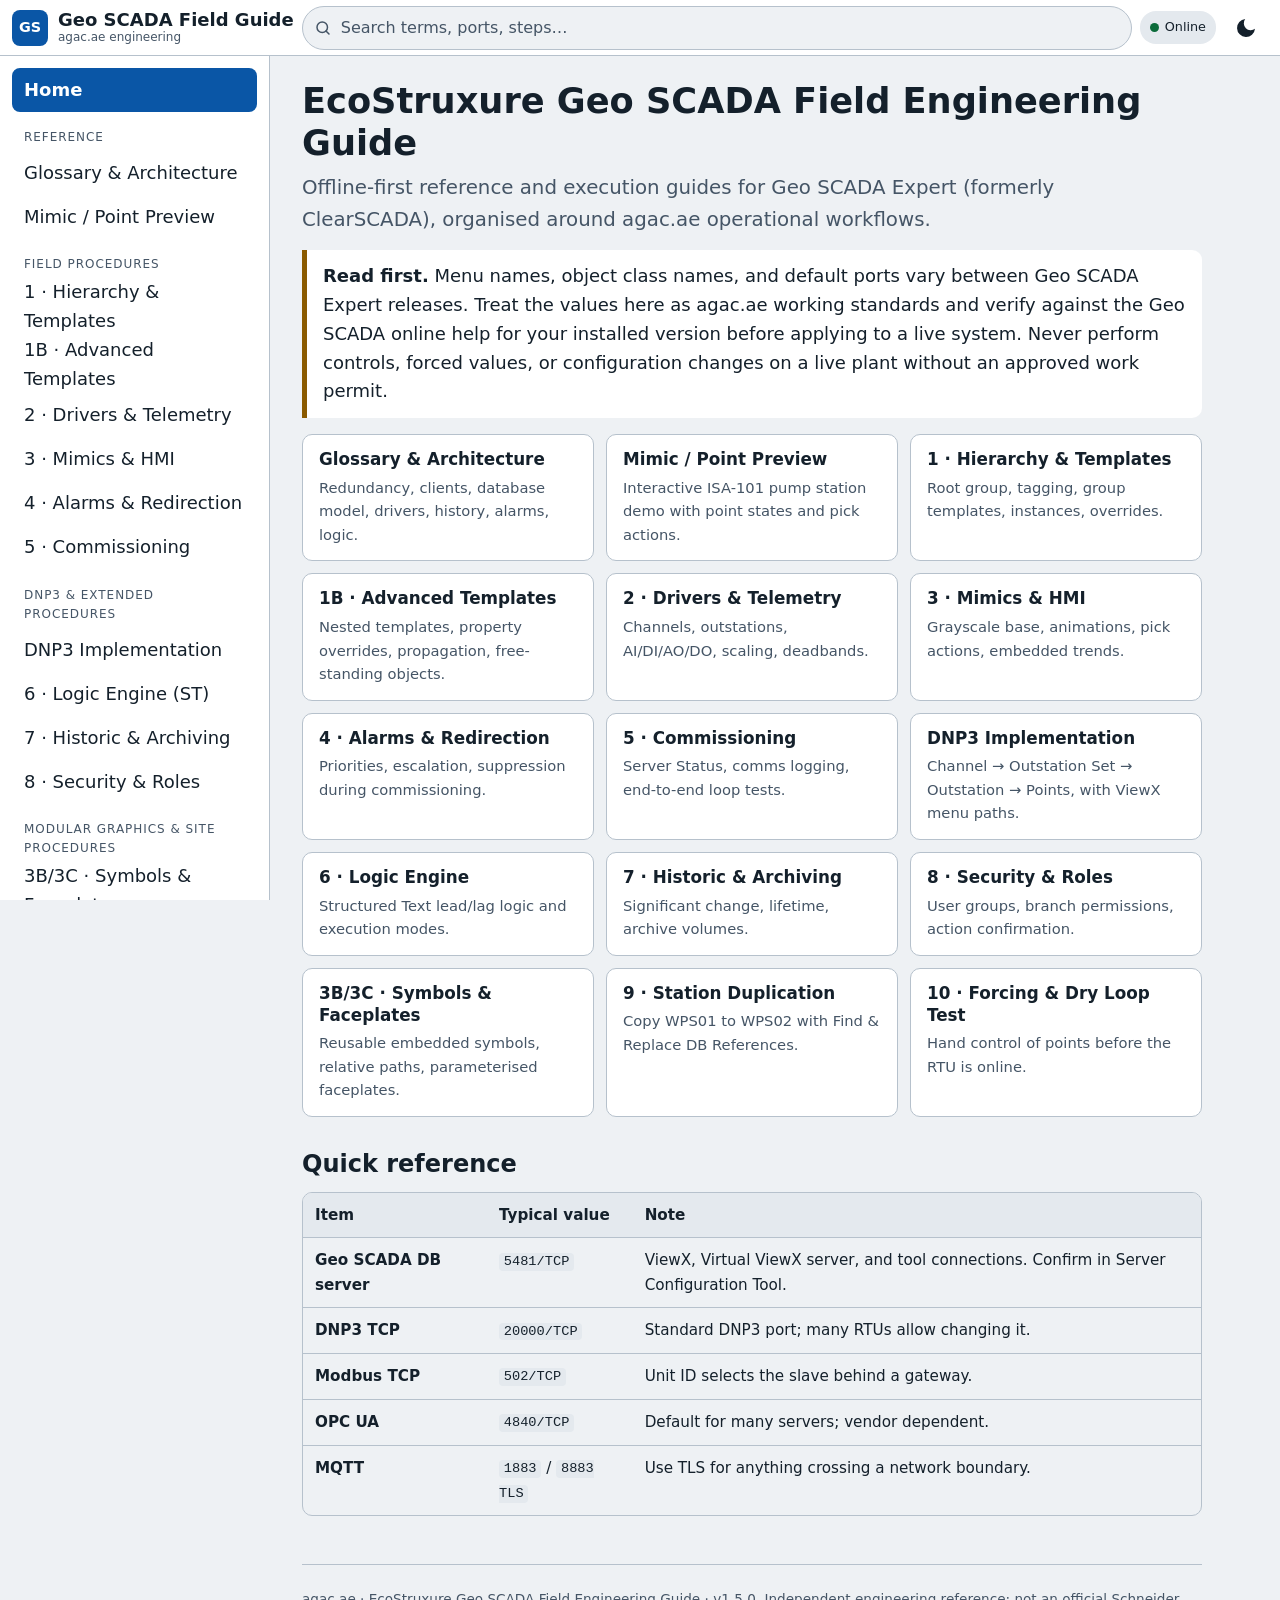
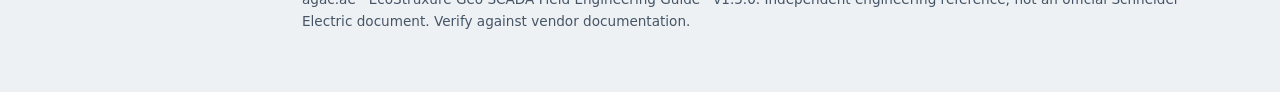
==== commit 3c7e6c8c: "Add files via upload" ====
--- a/index.html
+++ b/index.html
@@ -361,6 +361,107 @@
           <p><span class="tag">Edit tab</span> Bulk engineering utility that repoints animation tags across symbols and mimics.</p>
           <p><span class="tag">Example</span> Duplicate a pump graphic and repoint <code>.Pump1.</code> animations to <code>.Pump2.</code> in seconds.</p>
         </article>
+<h2 id="g-scadapack">SCADAPack E &amp; x70 RTUs</h2>
+        <article class="term" id="term-x70" data-search-item data-title="SCADAPack x70 Range (470 / 474 / 570 / 574)" data-section="Glossary · SCADAPack">
+          <h3>SCADAPack x70 Range (470 / 474 / 570 / 574)</h3>
+          <p>Schneider Electric Smart RTU platform combining EcoStruxure Control Expert logic with native DNP3 and Modbus telemetry. The 47x models are compact; the 57x models add processing power and connectivity.</p>
+          <p><span class="tag">Context</span> Geo SCADA can hold native device configuration and convert a configuration between 47x and 57x hardware from ViewX. Confirm supported conversions for your release.</p>
+          <p><span class="tag">Example</span> Converting a 470 configuration to a 570 when upgrading an expanding booster station, without recreating the I/O table.</p>
+        </article>
+        <article class="term" id="term-remoteconnect" data-search-item data-title="Remote Connect & RTUConfig" data-section="Glossary · SCADAPack">
+          <h3>Remote Connect &amp; RTUConfig</h3>
+          <p>Desktop tools for commissioning SCADAPack RTUs. <strong>Remote Connect</strong> is used for the x70 series (Control Expert based). <strong>RTUConfig / SCADAPack E Configurator</strong> is used for legacy SCADAPack E-Series.</p>
+          <p><span class="tag">Context</span> Configure locally and upload into Geo SCADA, or manage configuration centrally in ViewX and push changes to field RTUs over telemetry.</p>
+          <p><span class="tag">Example</span> A standard base package is built in Remote Connect, then logic and configuration changes are pushed to 30 remote wellheads over telemetry instead of driving to site.</p>
+        </article>
+        <article class="term" id="term-rtuobjects" data-search-item data-title="Centralised RTU Configuration Objects (SCADAPack x70 menu)" data-section="Glossary · SCADAPack">
+          <h3>Centralised RTU Configuration Objects (SCADAPack x70 menu)</h3>
+          <p>Database objects under <strong>Create New → SCADAPack x70</strong> that represent configuration held in the RTU:</p>
+          <p><strong>Analog / Digital / Counter Configuration</strong>: maps terminals and processing attributes in RTU memory.<br><strong>DNP3 Slave Device</strong>: outstation addressing, unsolicited behavior, and event buffers in the controller.<br><strong>Modbus Point Scanner / Slave Device</strong>: onboard Modbus master polling tables and slave presentation.<br><strong>Security Configuration</strong>: authentication levels, DNP3 Secure Authentication (SAv5), access passwords.<br><strong>Firmware Image</strong>: stores controller firmware in Geo SCADA for remote firmware updates.</p>
+          <p><span class="tag">Example</span> Upgrading substation RTU firmware across stations through the <em>Firmware Image</em> object rather than connecting locally by USB. Stage it, test on one RTU, and schedule with operations first.</p>
+        </article>
+        <article class="term" id="term-persistence" data-search-item data-title="Point Persistence Configuration (E-Series)" data-section="Glossary · SCADAPack">
+          <h3>Point Persistence Configuration (E-Series)</h3>
+          <p>A parameter that preserves counter values, totalizers, and setpoints in non-volatile RTU memory across power loss and reboots.</p>
+          <p><span class="tag">Context</span> Critical for custody transfer, billing volume registers, and run-hour meters.</p>
+          <p><span class="tag">Example</span> Daily pump discharge volume registers set to persistent storage so a short power cut does not reset cumulative flow totals to zero.</p>
+        </article>
+        <article class="term" id="term-exclusive" data-search-item data-title="Exclusive Control & Object Reservation" data-section="Glossary · SCADAPack">
+          <h3>Exclusive Control &amp; Object Reservation</h3>
+          <p>A locking mechanism reached from the ViewX context menu (<em>Display Objects under Exclusive Control</em> / <em>Display Objects not under Exclusive Control</em>) that reserves objects for one user.</p>
+          <p><span class="tag">Context</span> Prevents several engineers or operators from configuring or forcing the same RTU, mimic, or logic at once. Check how your release treats other clients while a lock is held.</p>
+          <p><span class="tag">Example</span> An engineer takes Exclusive Control of <code>AGAC.DXB.WPS01</code> during loop testing; release it when finished so operators are not blocked.</p>
+        </article>
+
+        <h2 id="g-realflo">Realflo EFM &amp; Custody Transfer Metering</h2>
+        <article class="term" id="term-realflo" data-search-item data-title="Realflo EFM (Electronic Flow Measurement)" data-section="Glossary · Metering">
+          <h3>Realflo EFM (Electronic Flow Measurement)</h3>
+          <p>Flow computation software for SCADAPack controllers (including the x70 series) that performs AGA, API, and ISO custody-transfer calculations at the outstation. Geo SCADA can parameterise flow runs from ViewX forms and retrieve logs and totals, using Advanced Modbus or native driver protocols.</p>
+          <p><span class="tag">Check</span> Confirm which Realflo functions (log upload, configuration deployment) your Geo SCADA release and RTU firmware support before promising them to a client.</p>
+        </article>
+        <article class="term" id="term-flowrun" data-search-item data-title="Flow Run Object" data-section="Glossary · Metering">
+          <h3>Flow Run Object</h3>
+          <p>The top-level object (<em>Flow Run Gas / Liquid / Water</em>) for one physical metering line. It binds transmitter I/O, orifice or Coriolis parameters, compressibility calculations, and contract-hour accumulation registers.</p>
+        </article>
+        <article class="term" id="term-meterinput" data-search-item data-title="Meter Input Type" data-section="Glossary · Metering">
+          <h3>Meter Input Type</h3>
+          <p>Set on the <strong>Meter Input</strong> tab to match the measurement technique: mass flow (Coriolis), differential pressure (orifice plate), or pulse/frequency (turbine). The label for turbine inputs may differ between versions, so check the form.</p>
+        </article>
+        <article class="term" id="term-inputobj" data-search-item data-title="Input Object Name vs. Input Register" data-section="Glossary · Metering">
+          <h3>Input Object Name vs. Input Register</h3>
+          <p>On x70 targets, inputs are resolved by tag name (for example <code>Input Object Name = temp</code>) rather than static register numbers (<em>Input Register</em>), removing a class of legacy 5-digit Modbus address errors.</p>
+        </article>
+        <article class="term" id="term-rawfs" data-search-item data-title="Raw vs. Engineering Zero / Full Scale" data-section="Glossary · Metering">
+          <h3>Raw vs. Engineering Zero / Full Scale</h3>
+          <p>Linearisation limits mapping raw ADC counts (for example <code>0</code> to <code>32767</code>) to calibrated field units (for example <code>0</code> to <code>500 kg/h</code>). Wrong limits corrupt custody totals, so check against the calibration certificate.</p>
+        </article>
+        <article class="term" id="term-lowflow" data-search-item data-title="Low Flow Cutoff & Hysteresis" data-section="Glossary · Metering">
+          <h3>Low Flow Cutoff &amp; Hysteresis</h3>
+          <p>A noise-suppression threshold that forces the flow rate to zero when differential pressure or mass flow drops below a minimum, so the accumulator does not drift while the line is static. Hysteresis prevents it chattering around the threshold.</p>
+        </article>
+
+        <h2 id="g-diag">Database Performance &amp; Server Status Diagnostics</h2>
+        <p class="muted">Terms from <em>Server Status → Database → Driver Point Updates</em>. Used in <a href="#t5-s4">Tutorial 5, Step 4</a>.</p>
+        <article class="term" id="term-dpu" data-search-item data-title="Driver Point Updates (Live Update Counts)" data-section="Glossary · Diagnostics">
+          <h3>Driver Point Updates (Live Update Counts)</h3>
+          <p>A diagnostic table in the Server Status tool that counts the updates each point has received from field drivers.</p>
+          <p><span class="tag">Context</span> Finds chattering digital inputs and noisy analog transmitters that flood the event pipeline, slow client refresh, and bloat the historian.</p>
+          <p><span class="tag">Example</span> After commissioning a station, check the Top 25 highest-count points to find an unshielded level transmitter producing 60 updates per second.</p>
+        </article>
+        <article class="term" id="term-pointid" data-search-item data-title="Point ID" data-section="Glossary · Diagnostics">
+          <h3>Point ID</h3>
+          <p>A unique integer assigned by the database to each item (for example <code>116146</code>), stable when the item is moved or renamed. Used in internal relationships, queries, and event logs.</p>
+          <p><span class="tag">Illustrative</span> <code>SELECT FullName FROM CDBPoint WHERE ID = 116146</code>. Verify class and column names for your release.</p>
+        </article>
+        <article class="term" id="term-pointname" data-search-item data-title="Point Name (Full Hierarchy Path)" data-section="Glossary · Diagnostics">
+          <h3>Point Name (Full Hierarchy Path)</h3>
+          <p>The absolute dot-delimited path from the Database Bar, for example <code>AGAC.DXB.WPS01.Pump1.Flow</code>: the <code>Flow</code> analog inside <code>Pump1</code>, at station <code>WPS01</code>, region <code>DXB</code>.</p>
+        </article>
+        <article class="term" id="term-updcount" data-search-item data-title="Update Count" data-section="Glossary · Diagnostics">
+          <h3>Update Count</h3>
+          <p>Cumulative number of values, quality changes, or state transitions processed for a point since the driver or server last started.</p>
+          <p><span class="tag">Rule</span> A count far above comparable points suggests an over-aggressive poll rate or a missing deadband.</p>
+        </article>
+        <article class="term" id="term-lastupd" data-search-item data-title="Last Update Timestamp" data-section="Glossary · Diagnostics">
+          <h3>Last Update Timestamp</h3>
+          <p>Time at which the database last processed an update for the point.</p>
+          <p><span class="tag">Rule</span> If the channel shows connected but Last Update is stale, suspect frozen outstation event buffers or wrong DNP3 class assignments.</p>
+        </article>
+        <article class="term" id="term-driverid" data-search-item data-title="Driver Identifier" data-section="Glossary · Diagnostics">
+          <h3>Driver Identifier</h3>
+          <p>The server process that acquires the point data, for example DNP3, Advanced Modbus, MQTT client, or Rockwell CIP. Names vary by release.</p>
+          <p><span class="tag">Context</span> Narrows a performance problem to one protocol, network adapter, or field link.</p>
+        </article>
+        <article class="term" id="term-cache" data-search-item data-title="Data File Cache & Buffers" data-section="Glossary · Diagnostics">
+          <h3>Data File Cache &amp; Buffers</h3>
+          <p>Memory partitions under <em>Database</em> in Server Status that hold recently read data and pending disk writes.</p>
+          <p><span class="tag">Rule</span> Many cache misses or exhausted buffers suggest disk I/O cannot keep up with incoming telemetry.</p>
+        </article>
+        <article class="term" id="term-locks" data-search-item data-title="Lock Diagnostics (Read / Write Locks)" data-section="Glossary · Diagnostics">
+          <h3>Lock Diagnostics (Read / Write Locks)</h3>
+          <p>Counters tracking database access concurrency between driver threads, logic engines, and client sessions.</p>
+          <p><span class="tag">Rule</span> Sustained write-lock spikes can point to poorly scheduled logic programs doing heavy database-wide work. Check logic execution modes first (Procedure 6).</p>
+        </article>
 
         <h2 id="g-logic">Logic &amp; Scripting</h2>
         <article class="term" id="term-st" data-search-item data-title="Structured Text (ST)" data-section="Glossary · Logic">
@@ -720,8 +821,19 @@
             <tr><td>20 mA</td><td>4.0 m</td><td>☐</td></tr>
           </tbody>
         </table></div>
+        <h2 id="t5-s4" data-search-item data-title="T5 · Find noisy points with Driver Point Updates" data-section="Tutorial 5">Step 4 · Find noisy points with Driver Point Updates</h2>
+        <ol class="steps">
+          <li>Open <strong>Server Status → Database → Driver Point Updates</strong>.</li>
+          <li>Sort by update count and review the <strong>Top 25</strong>. Note Point ID, Point Name, Count, Last Update, and Driver.</li>
+          <li>For a high analog count, widen the <em>Significant Change</em> / deadband or lower the RTU event generation threshold. For a chattering digital input, check wiring and add a debounce or event filter at the RTU.</li>
+          <li>If the channel is connected but Last Update is stale, check the outstation IIN bits and class assignments.</li>
+          <li>Re-check the table after a few minutes to confirm the count has dropped. Also glance at cache and lock diagnostics if clients feel slow.</li>
+        </ol>
+        <p class="muted small">Terms are defined in the <a href="#g-diag" data-nav="glossary">glossary</a>.</p>
+
         <h3>Verification</h3>
         <ul class="checklist" data-check="t5">
+          <li><label><input type="checkbox"> Top 25 update counts reviewed and noisy points fixed</label></li>
           <li><label><input type="checkbox"> All outstations Online in Server Status</label></li>
           <li><label><input type="checkbox"> Loop sheet signed for every analog and control</label></li>
           <li><label><input type="checkbox"> Forced and simulated values removed</label></li>
@@ -1118,7 +1230,7 @@
       </section>
 
       <footer class="footer">
-        <p>agac.ae · EcoStruxure Geo SCADA Field Engineering Guide · v1.4.0. Independent engineering reference; not an official Schneider Electric document. Verify against vendor documentation.</p>
+        <p>agac.ae · EcoStruxure Geo SCADA Field Engineering Guide · v1.5.0. Independent engineering reference; not an official Schneider Electric document. Verify against vendor documentation.</p>
       </footer>
     </main>
   </div>
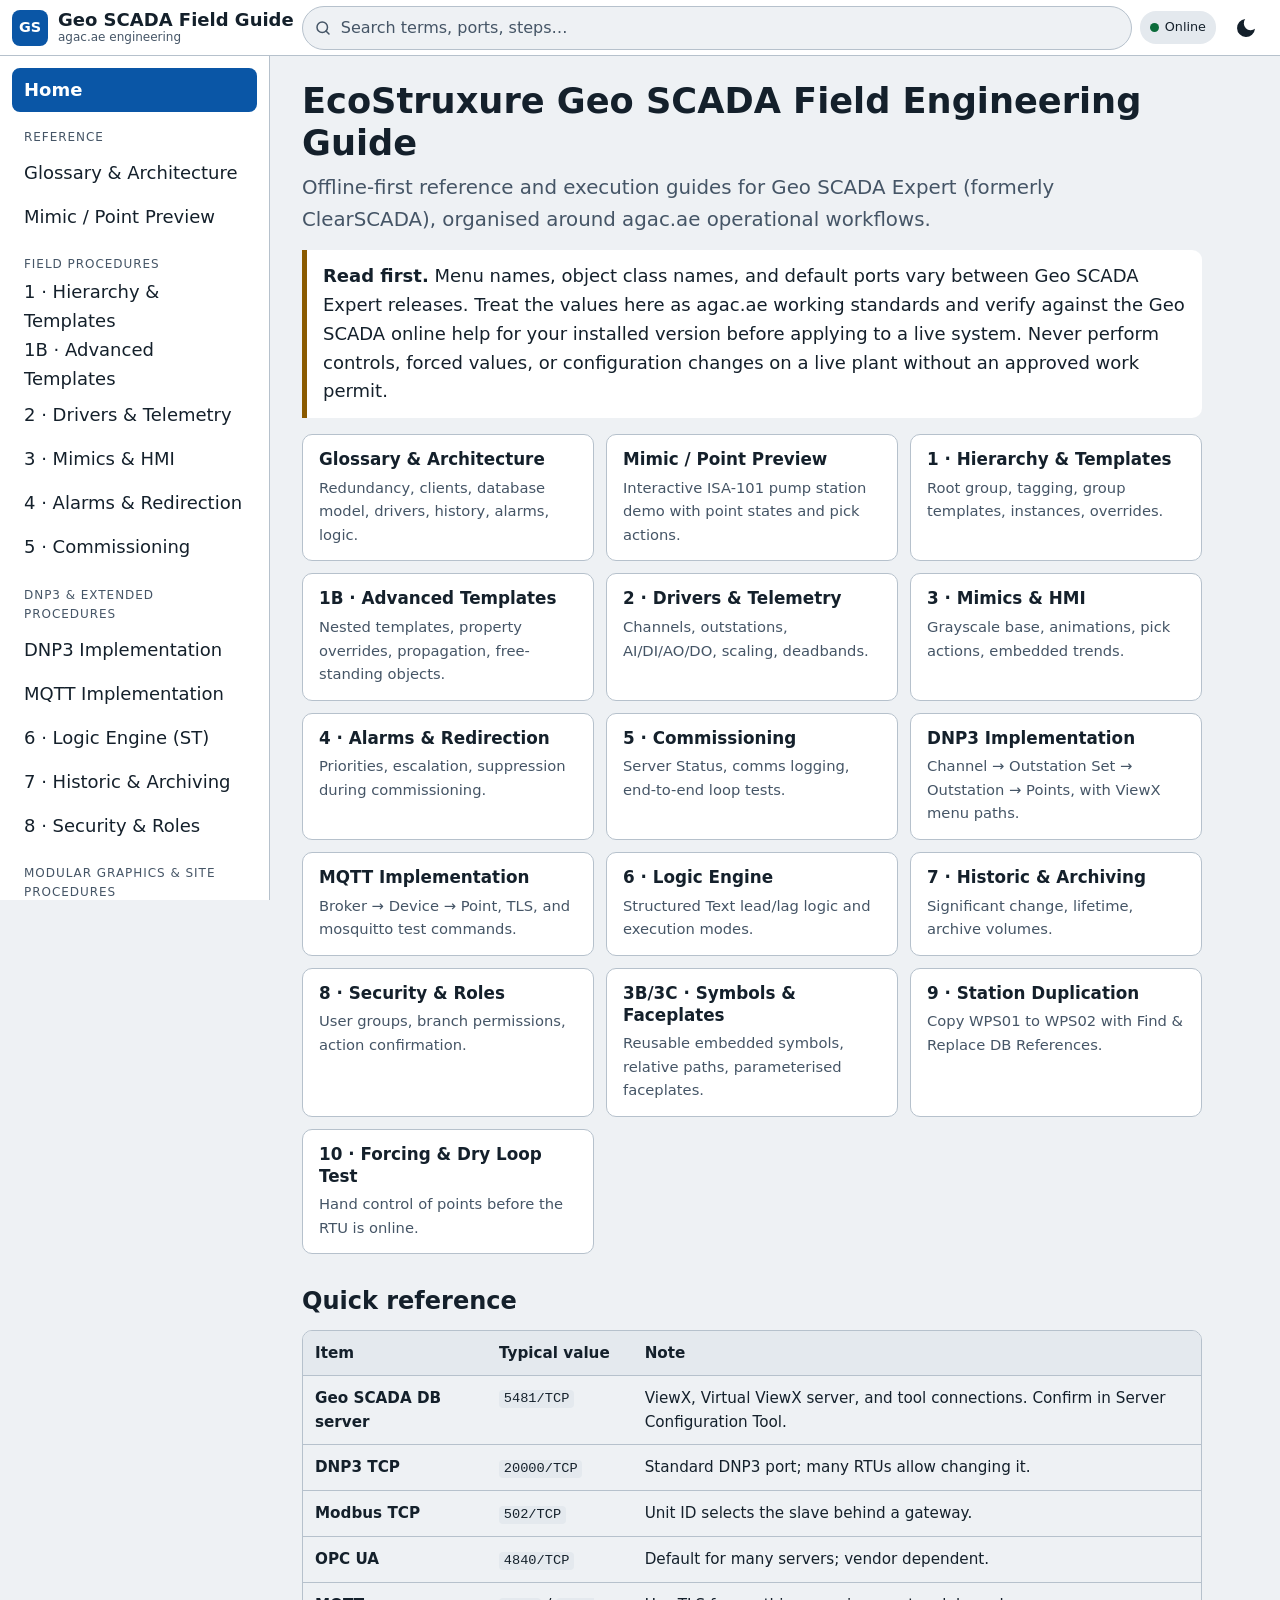
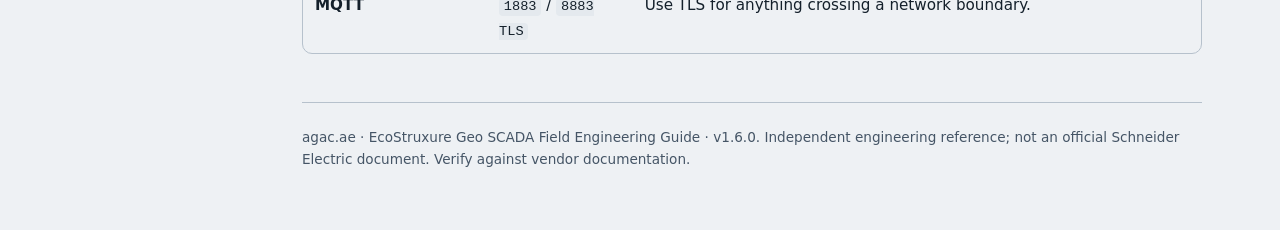
==== commit a869bd8b: "Add files via upload" ====
--- a/index.html
+++ b/index.html
@@ -55,6 +55,7 @@
         <li><a href="#t5" data-nav="t5">5 · Commissioning</a></li>
         <li class="nav-label">DNP3 &amp; Extended Procedures</li>
         <li><a href="#dnp3" data-nav="dnp3">DNP3 Implementation</a></li>
+        <li><a href="#mqtt" data-nav="mqtt">MQTT Implementation</a></li>
         <li><a href="#t6" data-nav="t6">6 · Logic Engine (ST)</a></li>
         <li><a href="#t7" data-nav="t7">7 · Historic &amp; Archiving</a></li>
         <li><a href="#t8" data-nav="t8">8 · Security &amp; Roles</a></li>
@@ -93,6 +94,7 @@
           <a class="card" href="#t4" data-nav="t4"><h2>4 · Alarms &amp; Redirection</h2><p>Priorities, escalation, suppression during commissioning.</p></a>
           <a class="card" href="#t5" data-nav="t5"><h2>5 · Commissioning</h2><p>Server Status, comms logging, end-to-end loop tests.</p></a>
           <a class="card" href="#dnp3" data-nav="dnp3"><h2>DNP3 Implementation</h2><p>Channel → Outstation Set → Outstation → Points, with ViewX menu paths.</p></a>
+          <a class="card" href="#mqtt" data-nav="mqtt"><h2>MQTT Implementation</h2><p>Broker → Device → Point, TLS, and mosquitto test commands.</p></a>
           <a class="card" href="#t6" data-nav="t6"><h2>6 · Logic Engine</h2><p>Structured Text lead/lag logic and execution modes.</p></a>
           <a class="card" href="#t7" data-nav="t7"><h2>7 · Historic &amp; Archiving</h2><p>Significant change, lifetime, archive volumes.</p></a>
           <a class="card" href="#t8" data-nav="t8"><h2>8 · Security &amp; Roles</h2><p>User groups, branch permissions, action confirmation.</p></a>
@@ -461,6 +463,110 @@
           <h3>Lock Diagnostics (Read / Write Locks)</h3>
           <p>Counters tracking database access concurrency between driver threads, logic engines, and client sessions.</p>
           <p><span class="tag">Rule</span> Sustained write-lock spikes can point to poorly scheduled logic programs doing heavy database-wide work. Check logic execution modes first (Procedure 6).</p>
+        </article>
+
+        <h2 id="g-ident">Object Identification, Context Actions &amp; Navigation</h2>
+        <article class="term" id="term-altname" data-search-item data-title="Alternative Name (Configurable Tab Names)" data-section="Glossary · Identification">
+          <h3>Alternative Name (Configurable Tab Names)</h3>
+          <p>A secondary label on an item's <strong>Identification</strong> tab that replaces the database name on ViewX document tabs, alarm lists, and navigation menus.</p>
+          <p><span class="tag">Context</span> Fixes tab clutter when several mimics share names like <code>Overview</code> or <code>Default</code>.</p>
+          <p><span class="tag">Example</span> Three open <code>Overview</code> mimics show tabs <code>WPS01 Overview</code>, <code>WPS02 Overview</code>, and <code>SSF01 Overview</code>.</p>
+        </article>
+        <article class="term" id="term-trip" data-search-item data-title="Trip Characters (Substitution Tokens)" data-section="Glossary · Identification">
+          <h3>Trip Characters (Substitution Tokens)</h3>
+          <p>Macro expressions between <code>%</code> signs that evaluate against the object's metadata or parent hierarchy. Define dynamic names once in a Group Template and they resolve per instance, with no property overrides.</p>
+          <p><code>%OParentGroupId.Name%</code> = parent group name (<code>WPS01</code>)<br><code>%OName%</code> = the item's own name (<code>Overview</code>)<br><code>%OParentGroupId.Name% %OName%</code> = <code>WPS01 Overview</code></p>
+          <p><span class="tag">Check</span> Token syntax is as supplied in the agac.ae notes; confirm in the Geo SCADA help for your release.</p>
+        </article>
+        <article class="term" id="term-helpview" data-search-item data-title="Help View & Mobile Help View" data-section="Glossary · Identification">
+          <h3>Help View &amp; Mobile Help View</h3>
+          <p>Path properties linking an object to an instructional mimic, PDF manual, or URL. Users click <strong>Go To</strong> to open the procedure. <em>Mobile Help View</em> points to a layout optimised for tablets and Virtual ViewX.</p>
+          <p><span class="tag">Example</span> <code>AGAC.DXB.WPS01.Pump1</code> linked to SOP-MEC-012 for mechanical seal maintenance.</p>
+        </article>
+        <article class="term" id="term-exclexcl" data-search-item data-title="Exclude From Exclusive Control" data-section="Glossary · Identification">
+          <h3>Exclude From Exclusive Control</h3>
+          <p>A flag on an object's form that lets users still interact with, control, or acknowledge alarms on that item while its group is under Exclusive Control.</p>
+          <p><span class="tag">Context</span> Keeps routine operator actions available on non-process-critical items (such as diagnostic monitors) during configuration. Never set it on items that must be locked during testing.</p>
+        </article>
+        <article class="term" id="term-safetydev" data-search-item data-title="Safety Device" data-section="Glossary · Identification">
+          <h3>Safety Device</h3>
+          <p>A flag marking critical interlocks, ESD signals, or SIL-rated sensors. It adds stricter confirmation dialogs, audit tracking, and restricted override permissions before manual control or disable actions.</p>
+          <p><span class="tag">Check</span> Exact behavior depends on release and security setup; test with a real operator account.</p>
+        </article>
+        <article class="term" id="term-locatetemplate" data-search-item data-title="Locate In Template" data-section="Glossary · Identification">
+          <h3>Locate In Template</h3>
+          <p>A context command on Group Instance items that moves the Database Bar focus to the master template item.</p>
+          <p><span class="tag">Context</span> Use when a change must cascade to all stations. Change the template, not the instance.</p>
+        </article>
+        <article class="term" id="term-dispref" data-search-item data-title="Display References" data-section="Glossary · Identification">
+          <h3>Display References</h3>
+          <p>An audit tool listing every mimic animation, logic program, alarm redirection rule, and trend trace that references the selected item.</p>
+          <p><span class="tag">Context</span> Run it before deleting or renaming an item to avoid orphan references and broken bindings.</p>
+        </article>
+        <article class="term" id="term-proprchg" data-search-item data-title="Display Property Changes" data-section="Glossary · Identification">
+          <h3>Display Property Changes</h3>
+          <p>An audit-trail viewer showing who changed a database property, the old and new values, and when.</p>
+        </article>
+        <article class="term" id="term-opcexp" data-search-item data-title="Locate in OPC Data Explorer" data-section="Glossary · Identification">
+          <h3>Locate in OPC Data Explorer</h3>
+          <p>Positions the selected point in the internal OPC DA / UA browsing hierarchy.</p>
+          <p><span class="tag">Context</span> Used to verify OPC item IDs and what a third-party OPC client would see.</p>
+        </article>
+
+        <h2 id="g-mqtt">MQTT Driver &amp; IoT Terminology</h2>
+        <p class="muted">Step-by-step setup is on the <a href="#mqtt" data-nav="mqtt">MQTT Implementation</a> page.</p>
+        <article class="term" id="term-mqttbroker" data-search-item data-title="MQTT Broker Object" data-section="Glossary · MQTT">
+          <h3>MQTT Broker Object</h3>
+          <p>The server node (for example Mosquitto, EMQX, HiveMQ) that receives published messages and distributes them to subscribers. In Geo SCADA it is the <code>MQTT Broker</code> database object.</p>
+          <p><strong>Broker Host Address</strong>: hostname or IP (<code>127.0.0.1</code> for local, or an edge gateway).<br><strong>Port</strong>: <code>1883</code> unencrypted, <code>8883</code> TLS.<br><strong>Client Identifier</strong>: unique string for this Geo SCADA instance.<br><strong>Retry Interval</strong>: delay before reconnecting after a drop (default <code>30S</code>).</p>
+        </article>
+        <article class="term" id="term-mqttpayload" data-search-item data-title="MQTT Payload Formats: JSON "A" vs. Sparkplug B" data-section="Glossary · MQTT">
+          <h3>MQTT Payload Formats: JSON "A" vs. Sparkplug B</h3>
+          <p><strong>JSON "A"</strong>: human-readable key/value JSON. Points bind by tag name, with no register offsets.<br><strong>Sparkplug B</strong>: industrial payload standard on Protocol Buffers, adding state awareness, birth/death certificates, and automatic discovery.</p>
+          <p><span class="tag">Check</span> Confirm which payload formats your release and licence support.</p>
+        </article>
+        <article class="term" id="term-mqttdevice" data-search-item data-title="MQTT Device Object" data-section="Glossary · MQTT">
+          <h3>MQTT Device Object</h3>
+          <p>A logical item for a field edge device or sensor pod that groups points sharing a topic path.</p>
+          <p><strong>Topic Prefix</strong>: base topic the driver subscribes to (for example <code>East/MyDevice1</code>). Points append their tag names.<br><strong>Reported time offset from UTC</strong>: hours added when the device publishes local-time timestamps instead of UTC (<code>0</code>).</p>
+        </article>
+        <article class="term" id="term-mqtttag" data-search-item data-title="Tag Name (JSON Key Binding)" data-section="Glossary · MQTT">
+          <h3>Tag Name (JSON Key Binding)</h3>
+          <p>The exact, case-sensitive JSON key a point reads, for example <code>Analog1</code>.</p>
+          <p><span class="tag">Example</span> A message <code>{"Analog1": 78.5}</code> on <code>East/MyDevice1</code> updates the point whose Device Topic Prefix is <code>East/MyDevice1</code> and Tag Name is <code>Analog1</code>.</p>
+        </article>
+        <article class="term" id="term-mqttclientid" data-search-item data-title="Client Identifier" data-section="Glossary · MQTT">
+          <h3>Client Identifier</h3>
+          <p>A required, unique string (for example <code>GeoSCADA</code>) that identifies the TCP session to the broker.</p>
+          <p><span class="tag">Rule</span> Must not be empty. If two clients share an identifier, the broker repeatedly drops and reconnects both.</p>
+        </article>
+        <article class="term" id="term-mqtttls" data-search-item data-title="Certificate-Based Security (MQTTS): Trust Store & Key Store" data-section="Glossary · MQTT">
+          <h3>Certificate-Based Security (MQTTS): Trust Store &amp; Key Store</h3>
+          <p>TLS with certificates on both sides (mutual TLS) secures edge traffic across public internet or cellular links and stops unauthorised brokers or devices injecting false data.</p>
+          <p><strong>Trust Store</strong>: Root/Intermediate CA certificates used to validate the broker (<em>Check Server Certificate</em>).<br><strong>Key Store</strong>: the Geo SCADA client certificate and private key when mutual TLS is enforced (<em>Send Client Certificate</em>).</p>
+          <p><span class="tag">Context</span> Typically port <code>8883</code>. Manage certificate expiry dates; an expired certificate silently stops telemetry.</p>
+        </article>
+        <article class="term" id="term-mosq" data-search-item data-title="mosquitto_sub & mosquitto_pub (CLI diagnostics)" data-section="Glossary · MQTT">
+          <h3>mosquitto_sub &amp; mosquitto_pub (CLI diagnostics)</h3>
+          <p>Command-line client tools from the Mosquitto suite. <code>mosquitto_sub</code> prints messages on a topic in real time; <code>mosquitto_pub</code> publishes a test message.</p>
+          <p><span class="tag">Context</span> Use <code>mosquitto_sub</code> first to prove the device or simulator is publishing before blaming Geo SCADA settings. Use <code>mosquitto_pub</code> to dry-test scaling and alarm limits with no hardware.</p>
+          <p><span class="tag">Note</span> MQTT topic levels use a forward slash (<code>East/MyDevice1</code>). A backslash is a different topic and will not match.</p>
+        </article>
+
+        <h2 id="g-alarmlimits">Point Alarm Limits &amp; Alarm Routing</h2>
+        <article class="term" id="term-masterlimits" data-search-item data-title="Master Station Alarm Limits (Multi-Tier Thresholds)" data-section="Glossary · Alarms">
+          <h3>Master Station Alarm Limits (Multi-Tier Thresholds)</h3>
+          <p>Thresholds calculated inside Geo SCADA rather than reported by the field device.</p>
+          <p><strong>Full Scale / Zero Scale</strong>: physical span (for example 0 to 100).<br><strong>Overrange / Underrange</strong>: detects transducer faults or ADC clipping outside the valid range.<br><strong>High High / High / Low / Low Low</strong>: four trip points, each with its own severity (for example High, Medium, None) and description.</p>
+        </article>
+        <article class="term" id="term-parked" data-search-item data-title="Parked Severity" data-section="Glossary · Alarms">
+          <h3>Parked Severity</h3>
+          <p>An alarm category for conditions that exist but are deferred or awaiting maintenance triage, kept out of the active operator banner.</p>
+          <p><span class="tag">Check</span> Confirm exactly how your release treats parked alarms (logging, return-to-normal, review) before using it as a substitute for shelving procedures.</p>
+        </article>
+        <article class="term" id="term-aoi" data-search-item data-title="Area Of Interest (AOI)" data-section="Glossary · Alarms">
+          <h3>Area Of Interest (AOI)</h3>
+          <p>A geographic or operational partition (for example <code>World</code>, <code>DXB</code>, <code>Plant1</code>) that filters alarms and events so operators see only their sector.</p>
         </article>
 
         <h2 id="g-logic">Logic &amp; Scripting</h2>
@@ -1229,8 +1335,80 @@
         </ul>
       </section>
 
+      <!-- MQTT -->
+      <section class="view" data-view="mqtt" id="mqtt" hidden>
+        <h1>MQTT Implementation Guide</h1>
+        <p class="lead">End-to-end hierarchy: <strong>MQTT Broker → MQTT Device → Points</strong>, with command-line test tools.</p>
+        <div class="callout warn" role="note"><strong>Verify menus.</strong> Object and field names follow the agac.ae notes. Confirm exact menu paths for your release.</div>
+        <div class="callout safety" role="note"><strong>Safety.</strong> Use TLS and per-device credentials for anything beyond a local test. Do not publish test values to a production broker topic that feeds live points.</div>
+
+        <h2 id="mqtt-tree" data-search-item data-title="MQTT · Object tree" data-section="MQTT Guide">Object tree</h2>
+<pre class="code" data-lang="text"><code>AGAC.DXB.WPS01
+ └── MQTT_Broker             [Broker Host 127.0.0.1  Port 1883/8883  ClientId GeoSCADA]
+      └── MyDevice1          [Topic Prefix East/MyDevice1]
+           └── Analog1       [JSON A Analog Point, Tag Name Analog1]</code></pre>
+
+        <h2 id="mqtt-s1" data-search-item data-title="MQTT · Step 1 Broker object" data-section="MQTT Guide">Step 1 · Create the MQTT Broker object</h2>
+        <ol class="steps">
+          <li>Create the <strong>MQTT Broker</strong> object under the site group.</li>
+          <li>Set <strong>Broker Host Address</strong> (<code>127.0.0.1</code> for a local broker, or the gateway IP).</li>
+          <li>Set <strong>Port</strong>: <code>1883</code> for a lab test, <code>8883</code> for TLS.</li>
+          <li>Set a unique, non-empty <strong>Client Identifier</strong>, for example <code>GeoSCADA</code>. Never reuse it on another client.</li>
+          <li>Leave <strong>Retry Interval</strong> at <code>30S</code> unless the link needs faster recovery.</li>
+          <li>Set <strong>In Service</strong> and save.</li>
+        </ol>
+
+        <h2 id="mqtt-s2" data-search-item data-title="MQTT · Step 2 TLS Trust Store and Key Store" data-section="MQTT Guide">Step 2 · TLS: Trust Store and Key Store</h2>
+        <ol class="steps">
+          <li>Import the Root/Intermediate CA certificates into a <strong>Trust Store</strong> and enable <em>Check Server Certificate</em>.</li>
+          <li>For mutual TLS, import the Geo SCADA client certificate and private key into a <strong>Key Store</strong> and enable <em>Send Client Certificate</em>.</li>
+          <li>Switch the port to <code>8883</code> and confirm the broker accepts the connection.</li>
+          <li>Record certificate expiry dates in the site maintenance calendar.</li>
+        </ol>
+
+        <h2 id="mqtt-s3" data-search-item data-title="MQTT · Step 3 Device object and Topic Prefix" data-section="MQTT Guide">Step 3 · Create the MQTT Device</h2>
+        <ol class="steps">
+          <li>Create an <strong>MQTT Device</strong> under the broker for each field device or sensor pod.</li>
+          <li>Set <strong>Topic Prefix</strong>, for example <code>East/MyDevice1</code>.</li>
+          <li>Set <strong>Reported time offset from UTC</strong> to <code>0</code> if the device publishes UTC, or to the local offset if it publishes local time.</li>
+        </ol>
+
+        <h2 id="mqtt-s4" data-search-item data-title="MQTT · Step 4 JSON A points and alarm limits" data-section="MQTT Guide">Step 4 · Add JSON "A" points and alarm limits</h2>
+        <ol class="steps">
+          <li>Create a <strong>JSON A Analog Point</strong> under the device.</li>
+          <li>Set <strong>Tag Name</strong> to the exact, case-sensitive JSON key (for example <code>Analog1</code>).</li>
+          <li>Set <strong>Zero Scale / Full Scale</strong> (for example <code>0</code> to <code>100</code>) and engineering units.</li>
+          <li>Set <strong>Overrange / Underrange</strong> to catch transducer faults.</li>
+          <li>Set <strong>High High / High / Low / Low Low</strong> with a severity and description for each.</li>
+          <li>Set the point's <strong>Area of Interest</strong> so the right operators see the alarms.</li>
+        </ol>
+
+        <h2 id="mqtt-s5" data-search-item data-title="MQTT · Step 5 Test with mosquitto_sub and mosquitto_pub" data-section="MQTT Guide">Step 5 · Test with mosquitto_sub and mosquitto_pub</h2>
+        <p>Run on a machine that can reach the broker. First prove the device is publishing:</p>
+<pre class="code" data-lang="bash"><code>mosquitto_sub -h 127.0.0.1 -p 1883 -t "East/MyDevice1"</code></pre>
+        <p>Then inject a test value (Linux/macOS shell):</p>
+<pre class="code" data-lang="bash"><code>mosquitto_pub -h 127.0.0.1 -p 1883 -t "East/MyDevice1" -m '{"Analog1": 45.2}'</code></pre>
+        <p>On Windows Command Prompt, escape the inner quotes instead:</p>
+<pre class="code" data-lang="bat"><code>mosquitto_pub -h 127.0.0.1 -p 1883 -t "East/MyDevice1" -m "{\"Analog1\": 45.2}"</code></pre>
+        <p class="muted small">Use forward slashes in topics. Add <code>-u</code>/<code>-P</code> or TLS options (<code>--cafile</code>, <code>--cert</code>, <code>--key</code>) when the broker requires them.</p>
+        <ol class="steps">
+          <li>Publish values below, inside, and above the alarm limits (for example 5, 50, 95).</li>
+          <li>Confirm the point value, scaling, alarm severity, and event log entries in ViewX.</li>
+          <li>Stop the publisher and confirm the point goes stale or fails as expected.</li>
+        </ol>
+        <h3>Verification</h3>
+        <ul class="checklist" data-check="mqtt">
+          <li><label><input type="checkbox"> Broker object connected; Client Identifier unique</label></li>
+          <li><label><input type="checkbox"> mosquitto_sub shows the device publishing</label></li>
+          <li><label><input type="checkbox"> Topic Prefix and Tag Name match the payload exactly (case-sensitive)</label></li>
+          <li><label><input type="checkbox"> Alarm limits trigger at test values with the right severity</label></li>
+          <li><label><input type="checkbox"> TLS verified; certificate expiry recorded</label></li>
+          <li><label><input type="checkbox"> Test publishers removed from production topics</label></li>
+        </ul>
+      </section>
+
       <footer class="footer">
-        <p>agac.ae · EcoStruxure Geo SCADA Field Engineering Guide · v1.5.0. Independent engineering reference; not an official Schneider Electric document. Verify against vendor documentation.</p>
+        <p>agac.ae · EcoStruxure Geo SCADA Field Engineering Guide · v1.6.0. Independent engineering reference; not an official Schneider Electric document. Verify against vendor documentation.</p>
       </footer>
     </main>
   </div>
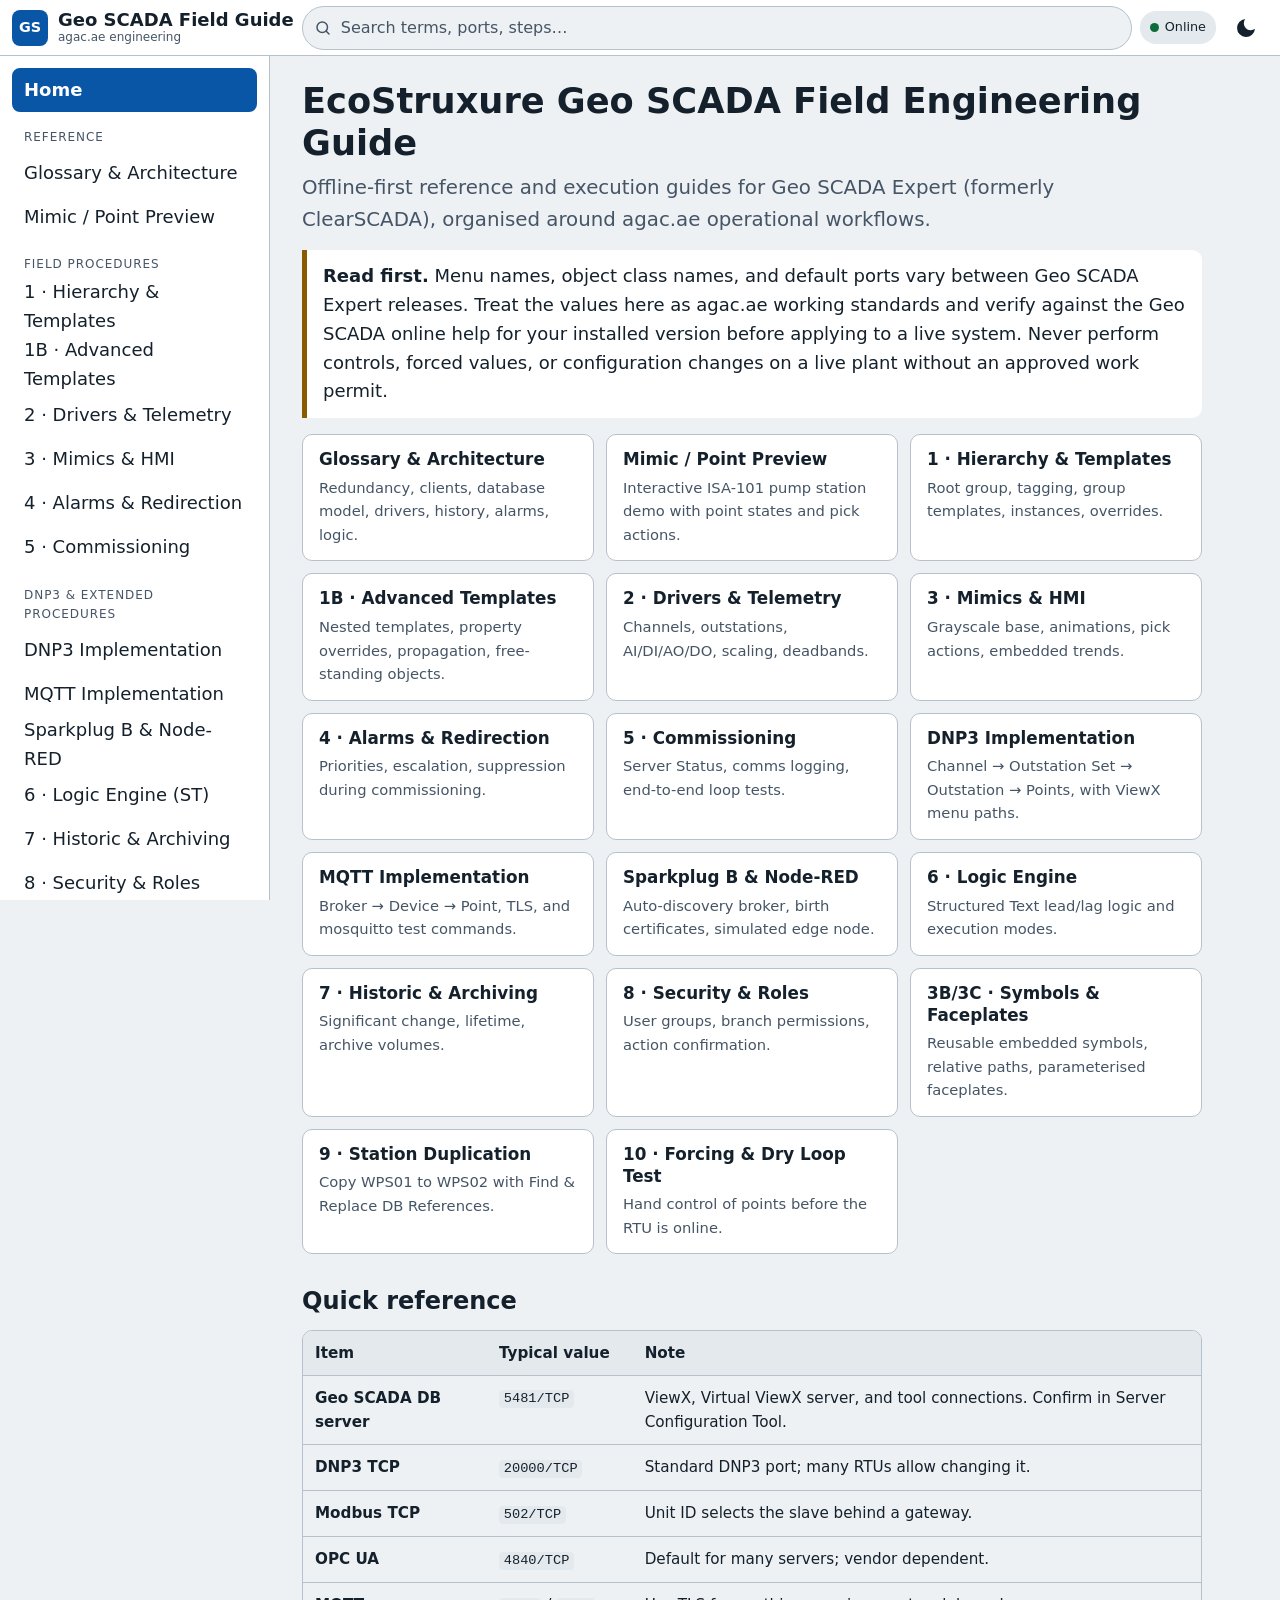
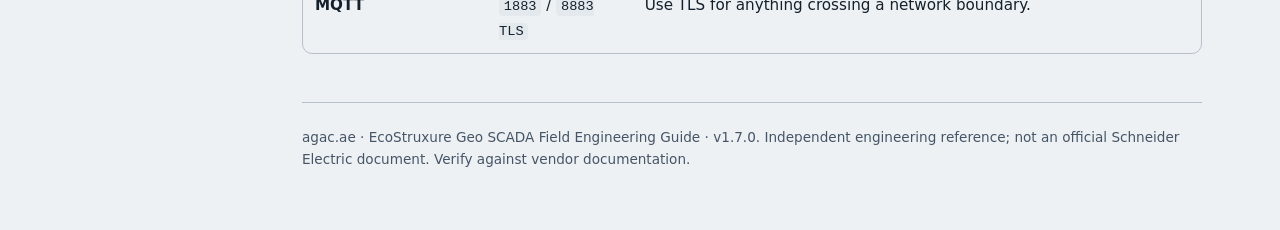
==== commit 8dd319e5: "Add files via upload" ====
--- a/index.html
+++ b/index.html
@@ -56,6 +56,7 @@
         <li class="nav-label">DNP3 &amp; Extended Procedures</li>
         <li><a href="#dnp3" data-nav="dnp3">DNP3 Implementation</a></li>
         <li><a href="#mqtt" data-nav="mqtt">MQTT Implementation</a></li>
+        <li><a href="#sparkplug" data-nav="sparkplug">Sparkplug B &amp; Node-RED</a></li>
         <li><a href="#t6" data-nav="t6">6 · Logic Engine (ST)</a></li>
         <li><a href="#t7" data-nav="t7">7 · Historic &amp; Archiving</a></li>
         <li><a href="#t8" data-nav="t8">8 · Security &amp; Roles</a></li>
@@ -95,6 +96,7 @@
           <a class="card" href="#t5" data-nav="t5"><h2>5 · Commissioning</h2><p>Server Status, comms logging, end-to-end loop tests.</p></a>
           <a class="card" href="#dnp3" data-nav="dnp3"><h2>DNP3 Implementation</h2><p>Channel → Outstation Set → Outstation → Points, with ViewX menu paths.</p></a>
           <a class="card" href="#mqtt" data-nav="mqtt"><h2>MQTT Implementation</h2><p>Broker → Device → Point, TLS, and mosquitto test commands.</p></a>
+          <a class="card" href="#sparkplug" data-nav="sparkplug"><h2>Sparkplug B &amp; Node-RED</h2><p>Auto-discovery broker, birth certificates, simulated edge node.</p></a>
           <a class="card" href="#t6" data-nav="t6"><h2>6 · Logic Engine</h2><p>Structured Text lead/lag logic and execution modes.</p></a>
           <a class="card" href="#t7" data-nav="t7"><h2>7 · Historic &amp; Archiving</h2><p>Significant change, lifetime, archive volumes.</p></a>
           <a class="card" href="#t8" data-nav="t8"><h2>8 · Security &amp; Roles</h2><p>User groups, branch permissions, action confirmation.</p></a>
@@ -567,6 +569,99 @@
         <article class="term" id="term-aoi" data-search-item data-title="Area Of Interest (AOI)" data-section="Glossary · Alarms">
           <h3>Area Of Interest (AOI)</h3>
           <p>A geographic or operational partition (for example <code>World</code>, <code>DXB</code>, <code>Plant1</code>) that filters alarms and events so operators see only their sector.</p>
+        </article>
+
+        <h2 id="g-ddk">DDK Driver Architecture &amp; Extensibility</h2>
+        <article class="term" id="term-ddk" data-search-item data-title="Driver Development Kit (DDK)" data-section="Glossary · DDK">
+          <h3>Driver Development Kit (DDK)</h3>
+          <p>A .NET (C#) and C++ framework and API from Schneider Electric for building custom communications drivers that run as native server tasks in Geo SCADA Expert.</p>
+          <p><span class="tag">Context</span> Used for proprietary devices, legacy controllers, or IoT protocols without an off-the-shelf driver, such as a custom MQTT client.</p>
+        </article>
+        <article class="term" id="term-ddkasm" data-search-item data-title="ControlMicrosystems.ClearSCADA.DDK Assembly" data-section="Glossary · DDK">
+          <h3>ControlMicrosystems.ClearSCADA.DDK Assembly</h3>
+          <p>The managed .NET assembly a driver project references. It exposes base classes for channels, outstations, point scanning, alarms, and historization.</p>
+        </article>
+        <article class="term" id="term-ddkparts" data-search-item data-title="Driver EXE vs. Driver DLL" data-section="Glossary · DDK">
+          <h3>Driver EXE vs. Driver DLL</h3>
+          <p><strong>Driver EXE</strong> (<code>TaskName</code>, for example <code>DriverMQTTClient.exe</code>): an isolated process started by the server service. A leak or crash in one driver does not take down the database server.<br><strong>Driver DLL</strong> (<code>AssemblyName</code>, for example <code>MQTTClient.dll</code>): the class library with protocol logic, packet parsers, object schema, and ViewX configuration forms.</p>
+        </article>
+        <article class="term" id="term-automation" data-search-item data-title=".NET Automation & Web Interfaces (SOAP / XML)" data-section="Glossary · DDK">
+          <h3>.NET Automation &amp; Web Interfaces (SOAP / XML)</h3>
+          <p>Server-side programmatic interfaces for third-party software, ERPs, and web front ends to read points, acknowledge alarms, or change configuration without ViewX.</p>
+          <p><span class="tag">Security</span> Treat these as privileged interfaces: use dedicated service accounts with minimum rights and restrict network access.</p>
+        </article>
+        <article class="term" id="term-registry" data-search-item data-title="Driver Registration & Logging (Windows Registry)" data-section="Glossary · DDK">
+          <h3>Driver Registration &amp; Logging (Windows Registry)</h3>
+          <p>A compiled DDK driver is registered under the Geo SCADA driver key in the Windows registry (for example <code>HKLM\SOFTWARE\Schneider Electric\ClearSCADA\Driver…</code>). Key values:</p>
+          <p><code>AssemblyName</code>: path to the driver DLL.<br><code>TaskName</code>: host executable the server starts.<br><code>DebugMode</code>: enables a debugger attach (True/False).<br><code>LogEnable</code>: writes protocol frames and driver errors to file.<br><code>LogLevel</code>: verbosity bitmask, for example <code>0x0000000f</code> (15).<br><code>LogFileBase</code>: log directory and file prefix.<br><code>LogMaxSize</code> / <code>LogMaxFiles</code>: rotation limits, for example 2048 KB and 2 files.</p>
+          <p><span class="tag">Safety</span> Back up the key and edit only with change approval. Leave DebugMode off in production and turn verbose logging back down after use so logs cannot fill the disk. Path and values vary by release.</p>
+        </article>
+        <article class="term" id="term-dbstartup" data-search-item data-title="DBStartup_001.log" data-section="Glossary · Server logs">
+          <h3>DBStartup_001.log</h3>
+          <p>The bootstrap log recording every step while the database is mounted into memory. First log to read when the server will not start or loops on boot.</p>
+          <p><span class="tag">Contains</span> Consistency checks, schema validation, driver registration failures, port conflicts, and corrupted archive volumes.</p>
+        </article>
+        <article class="term" id="term-dbsnapshot" data-search-item data-title="DBSnapshot_001.log" data-section="Glossary · Server logs">
+          <h3>DBSnapshot_001.log</h3>
+          <p>Status and timing of periodic background snapshots of database memory to disk.</p>
+        </article>
+        <article class="term" id="term-dblogs" data-search-item data-title="DB_001.log … DB_004.log" data-section="Glossary · Server logs">
+          <h3>DB_001.log … DB_004.log</h3>
+          <p>Rolling operational logs covering server health, client connections, driver heartbeats, and redundancy failovers. Reached from the Server Status context menu; file names and counts may vary by release.</p>
+        </article>
+        <article class="term" id="term-customobj" data-search-item data-title="Custom DDK Object Menu (MQTT Client)" data-section="Glossary · DDK">
+          <h3>Custom DDK Object Menu (MQTT Client)</h3>
+          <p>Once registered, a custom driver adds its own submenu to the ViewX create list, for example <strong>Create New → MQTT Client → MQTT Broker / Analogue / Digital / String / Time</strong>. This is the custom DDK client, separate from the built-in MQTT and Sparkplug objects.</p>
+        </article>
+        <article class="term" id="term-qos" data-search-item data-title="QoS Type (Quality of Service)" data-section="Glossary · MQTT">
+          <h3>QoS Type (Quality of Service)</h3>
+          <p>MQTT delivery guarantee per point or channel:<br><strong>At Most Once (QoS 0)</strong>: best effort, no acknowledgement, loss possible.<br><strong>At Least Once (QoS 1)</strong>: broker acknowledges; duplicates possible on retry.<br><strong>Exactly Once (QoS 2)</strong>: four-step handshake for single delivery; use for commands, billing, and alarms.</p>
+          <p><span class="tag">Tradeoff</span> Higher QoS adds latency and bandwidth. Make control writes idempotent where QoS 1 is used.</p>
+        </article>
+        <article class="term" id="term-controltopic" data-search-item data-title="Control Topic" data-section="Glossary · MQTT">
+          <h3>Control Topic</h3>
+          <p>A separate topic on an analog or digital point reserved for outbound commands and setpoint writes. It keeps the inbound reading topic (<code>Topic</code>) apart from the command topic (<code>ControlTopic</code>) to avoid command echoes.</p>
+        </article>
+
+        <h2 id="g-sparkplug">Sparkplug B</h2>
+        <p class="muted">Setup steps are on the <a href="#sparkplug" data-nav="sparkplug">Sparkplug B &amp; Node-RED</a> page.</p>
+        <article class="term" id="term-spb" data-search-item data-title="Sparkplug B (spBv1.0 namespace)" data-section="Glossary · Sparkplug B">
+          <h3>Sparkplug B (spBv1.0 namespace)</h3>
+          <p>An open payload and topic standard over MQTT that uses Google Protocol Buffers and adds an OT data model: typed metrics, explicit state, and birth/death messages.</p>
+          <p><span class="tag">Topic</span> <code>spBv1.0/&lt;Group_ID&gt;/&lt;Message_Type&gt;/&lt;Edge_Node_ID&gt;[/&lt;Device_ID&gt;]</code></p>
+          <p><span class="tag">Context</span> Unlike raw JSON, where each tag is engineered by hand, a Sparkplug device declares its metrics and types, so the host can build points automatically.</p>
+        </article>
+        <article class="term" id="term-birth" data-search-item data-title="NBIRTH & DBIRTH (Birth Certificates)" data-section="Glossary · Sparkplug B">
+          <h3>NBIRTH &amp; DBIRTH (Birth Certificates)</h3>
+          <p>Messages sent when a node or device connects or recovers. <strong>NBIRTH</strong> registers the edge node and its diagnostic metrics. <strong>DBIRTH</strong> registers a connected device, declaring metric names, data types, aliases, and initial values.</p>
+          <p><span class="tag">Impact</span> With Automatic Configure on, Geo SCADA creates the matching points without manual work.</p>
+        </article>
+        <article class="term" id="term-death" data-search-item data-title="NDEATH & DDEATH (Death Certificates)" data-section="Glossary · Sparkplug B">
+          <h3>NDEATH &amp; DDEATH (Death Certificates)</h3>
+          <p><strong>NDEATH</strong> is the MQTT Last Will and Testament registered with the broker at connect; the broker publishes it if the node drops unexpectedly. <strong>DDEATH</strong> is published by the edge node when a downstream device goes offline.</p>
+          <p><span class="tag">Impact</span> Geo SCADA marks the associated points bad / comms-failed promptly, so operators do not act on stale data.</p>
+        </article>
+        <article class="term" id="term-ddata" data-search-item data-title="NDATA & DDATA" data-section="Glossary · Sparkplug B">
+          <h3>NDATA &amp; DDATA</h3>
+          <p>Regular payloads carrying only metrics that changed (report by exception), conserving bandwidth.</p>
+        </article>
+        <article class="term" id="term-hostid" data-search-item data-title="SCADA Host Id" data-section="Glossary · Sparkplug B">
+          <h3>SCADA Host Id</h3>
+          <p>The unique application name of Geo SCADA on the Sparkplug network (for example <code>HostA</code>). When the host connects it publishes a <code>STATE</code> message so edge nodes send fresh birth certificates.</p>
+        </article>
+        <article class="term" id="term-groupid" data-search-item data-title="Group Id, Edge Node ID & Device ID" data-section="Glossary · Sparkplug B">
+          <h3>Group Id, Edge Node ID &amp; Device ID</h3>
+          <p><strong>Group Id</strong>: the regional or operational grouping in the topic (for example <code>SparkplugDevices</code> or <code>agac_dxb</code>).<br><strong>Edge Node ID</strong>: the gateway or edge computer (for example one running Node-RED).<br><strong>Device ID</strong>: an end device behind the node (for example <code>TestDev2</code>).</p>
+        </article>
+        <article class="term" id="term-autoconf" data-search-item data-title="Automatic Configure (Auto-Discovery Engine)" data-section="Glossary · Sparkplug B">
+          <h3>Automatic Configure (Auto-Discovery Engine)</h3>
+          <p>A checkbox on the broker form. Geo SCADA connects back to its own database server (port <code>5481</code>) with a <em>Configuration User Name</em> and <em>Password</em>, and when a DBIRTH arrives it creates the points in the group set by <em>Create Devices or Instances in Group</em>.</p>
+          <p><strong>Node Template / Device Templates</strong>: Group Templates used to stamp out graphics and alarm logic for discovered hardware.<br><strong>Pending Devices for Configuration</strong>: Broker Status counter of discovered devices awaiting generation.</p>
+          <p><span class="tag">Security</span> Use a dedicated account with only the rights needed to create objects in the target group. Review auto-created items, and disable Automatic Configure when commissioning is finished.</p>
+        </article>
+        <article class="term" id="term-enhevents" data-search-item data-title="Enhanced Events" data-section="Glossary · Sparkplug B">
+          <h3>Enhanced Events</h3>
+          <p>A checkbox enabling high-resolution (microsecond) event logging into the sequence-of-events table.</p>
         </article>
 
         <h2 id="g-logic">Logic &amp; Scripting</h2>
@@ -937,8 +1032,17 @@
         </ol>
         <p class="muted small">Terms are defined in the <a href="#g-diag" data-nav="glossary">glossary</a>.</p>
 
+        <h2 id="t5-s5" data-search-item data-title="T5 · Server startup and operational logs" data-section="Tutorial 5">Step 5 · Read the server logs</h2>
+        <ol class="steps">
+          <li>Open the log files from the <strong>Server Status</strong> context menu.</li>
+          <li>If the server will not start or loops on boot, read <code>DBStartup_001.log</code> first: look for consistency or schema errors, driver registration failures, port conflicts, and corrupted archive volumes.</li>
+          <li>For intermittent issues read <code>DB_001.log</code> to <code>DB_004.log</code> (client connections, driver heartbeats, redundancy failovers) and <code>DBSnapshot_001.log</code> (snapshot timing).</li>
+          <li>For a single driver, enable that driver's logging at the lowest useful level, reproduce the issue, then turn it back down. Definitions are in the <a href="#g-ddk" data-nav="glossary">glossary</a>.</li>
+        </ol>
+
         <h3>Verification</h3>
         <ul class="checklist" data-check="t5">
+          <li><label><input type="checkbox"> Startup log free of errors after a restart test</label></li>
           <li><label><input type="checkbox"> Top 25 update counts reviewed and noisy points fixed</label></li>
           <li><label><input type="checkbox"> All outstations Online in Server Status</label></li>
           <li><label><input type="checkbox"> Loop sheet signed for every analog and control</label></li>
@@ -1407,8 +1511,95 @@
         </ul>
       </section>
 
+      <!-- SPARKPLUG -->
+      <section class="view" data-view="sparkplug" id="sparkplug" hidden>
+        <h1>Sparkplug B Driver &amp; Node-RED Simulation</h1>
+        <p class="lead">Auto-discovery: a simulated edge node publishes birth certificates and Geo SCADA creates the points itself.</p>
+        <div class="callout warn" role="note"><strong>Verify menus.</strong> Form fields follow the agac.ae screenshots. Confirm names and availability in your release and licence.</div>
+        <div class="callout safety" role="note"><strong>Safety.</strong> Run this on a lab or engineering database and a test broker. Automatic Configure needs an account that can create database objects, so use a dedicated least-privilege account and turn the feature off after commissioning.</div>
+
+        <h2 id="sp-tree" data-search-item data-title="Sparkplug · Object tree" data-section="Sparkplug B Guide">Resulting object tree</h2>
+<pre class="code" data-lang="text"><code>SparkplugB (Group)
+ ├── Broker              [SparkplugB -&gt; Broker]
+ └── Node-REDEdgeNode    [auto-created group]
+      ├── Node           [SparkplugB -&gt; Node]
+      └── TestDev2       [auto-created device group]
+           ├── Analog 06 ... Analog 10
+           └── Binary 01 ... Binary 05</code></pre>
+
+        <h2 id="sp-s1" data-search-item data-title="Sparkplug · Step 1 Configure the broker object" data-section="Sparkplug B Guide">Step 1 · Configure the Geo SCADA Sparkplug B broker</h2>
+        <ol class="steps">
+          <li>Right-click the communications group → <strong>Create New → SparkplugB → Broker</strong>.</li>
+          <li>On the <strong>SparkplugB</strong> tab set:
+            <ul>
+              <li><em>Broker Host</em>: broker IP (for example <code>192.168.86.123</code> or <code>127.0.0.1</code>).</li>
+              <li><em>Broker Port</em>: <code>1883</code> (use <code>8883</code> with TLS outside the lab).</li>
+              <li><em>Namespace</em>: <code>spBv1.0</code>.</li>
+              <li><em>Group Id</em>: <code>SparkplugDevices</code>.</li>
+              <li><em>SCADA Host Id</em>: <code>HostA</code>.</li>
+            </ul>
+          </li>
+          <li>Tick <strong>Automatic Configure</strong>:
+            <ul>
+              <li><em>Server Port</em>: <code>5481</code> (internal database server port).</li>
+              <li><em>Configuration User Name / Password</em>: a dedicated account allowed to create objects in the target group.</li>
+              <li><em>Create Devices or Instances in Group</em>: the target group (for example <code>SparkplugB</code>).</li>
+              <li>Optionally set <em>Node Template</em> and <em>Device Templates</em>.</li>
+            </ul>
+          </li>
+          <li>Set <strong>In Service</strong> and save.</li>
+        </ol>
+        <p><span class="tag">Verify</span> Right-click the broker → <strong>View Status</strong>: <code>State = Online</code>, <code>Quality = Good</code>, <code>Pending Devices for Configuration = 0</code>.</p>
+
+        <h2 id="sp-s2" data-search-item data-title="Sparkplug · Step 2 Node-RED simulated edge node" data-section="Sparkplug B Guide">Step 2 · Configure the Node-RED simulated edge node</h2>
+        <ol class="steps">
+          <li>Open the Node-RED editor in a browser (for example <code>http://192.168.86.123:1880</code>).</li>
+          <li>Add a <strong>Sparkplug Out</strong> node and set:
+            <ul>
+              <li><em>Server</em>: <code>tcp://192.168.86.123</code>, <em>Port</em>: <code>1883</code></li>
+              <li><em>Group ID</em>: <code>SparkplugDevices</code> (must match the broker form)</li>
+              <li><em>Edge Node</em>: <code>Node-REDEdgeNode</code></li>
+              <li><em>Client ID</em>: <code>NodeREDSimpleEdgeNode</code></li>
+              <li><em>Version</em>: Sparkplug B</li>
+            </ul>
+          </li>
+          <li>Place a <strong>Function</strong> node named <code>Create DBIRTH</code> before it:
+<pre class="code" data-lang="javascript"><code>// Topic format is package-specific; check your Sparkplug node's docs.
+msg.topic = "DBIRTH/TestDev2";
+msg.payload = {
+  timestamp: Date.now(),
+  metrics: [
+    { name: "Analog 06", type: "float",   value: 45.8 },
+    { name: "Analog 07", type: "float",   value: 12.3 },
+    { name: "Binary 01", type: "boolean", value: true }
+  ]
+};
+return msg;</code></pre>
+          </li>
+          <li>Click <strong>Deploy</strong>.</li>
+        </ol>
+        <p class="muted small">Some Node-RED Sparkplug packages create NBIRTH automatically and need the device name in <code>msg.topic</code>; others differ. Follow the documentation of the package you installed.</p>
+
+        <h2 id="sp-s3" data-search-item data-title="Sparkplug · Step 3 Verify automatic ingestion" data-section="Sparkplug B Guide">Step 3 · Verify automatic ingestion in Geo SCADA</h2>
+        <ol class="steps">
+          <li>Watch the <strong>Database Bar</strong>: the group <code>Node-REDEdgeNode</code> appears automatically.</li>
+          <li>Inside it, a <code>Node</code> object and a <code>TestDev2</code> device group are created.</li>
+          <li>Open <code>TestDev2</code> and confirm the points exist with correct data types, scaling, and live values.</li>
+          <li>Stop the Node-RED flow (or drop its connection) and confirm the points go bad / comms-failed through the death certificate.</li>
+          <li>Restart it and confirm fresh birth certificates restore the values.</li>
+        </ol>
+        <h3>Verification</h3>
+        <ul class="checklist" data-check="sparkplug">
+          <li><label><input type="checkbox"> Broker Online / Good, Pending Devices = 0</label></li>
+          <li><label><input type="checkbox"> Group Id matches on broker form and edge node</label></li>
+          <li><label><input type="checkbox"> Points auto-created with correct types</label></li>
+          <li><label><input type="checkbox"> Death certificate marks points failed; birth restores them</label></li>
+          <li><label><input type="checkbox"> Configuration account restricted; Automatic Configure disabled after commissioning</label></li>
+        </ul>
+      </section>
+
       <footer class="footer">
-        <p>agac.ae · EcoStruxure Geo SCADA Field Engineering Guide · v1.6.0. Independent engineering reference; not an official Schneider Electric document. Verify against vendor documentation.</p>
+        <p>agac.ae · EcoStruxure Geo SCADA Field Engineering Guide · v1.7.0. Independent engineering reference; not an official Schneider Electric document. Verify against vendor documentation.</p>
       </footer>
     </main>
   </div>
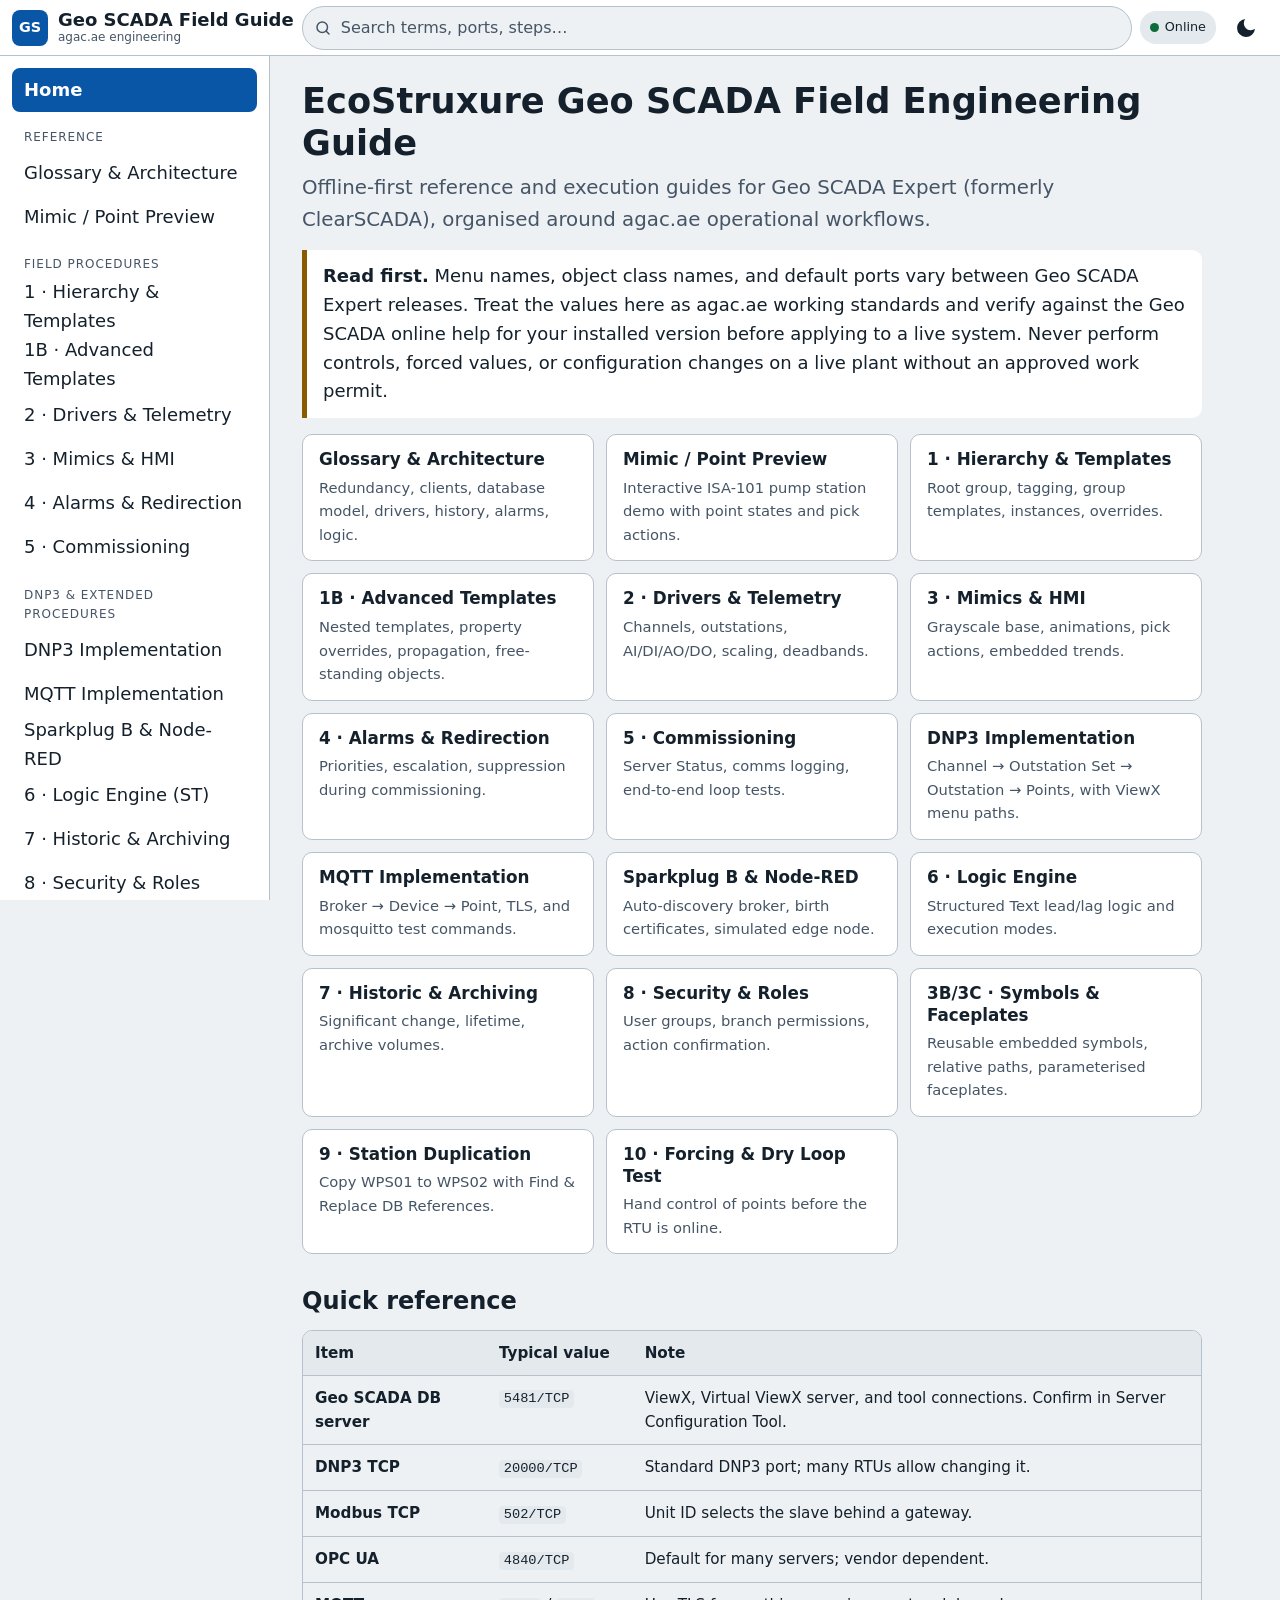
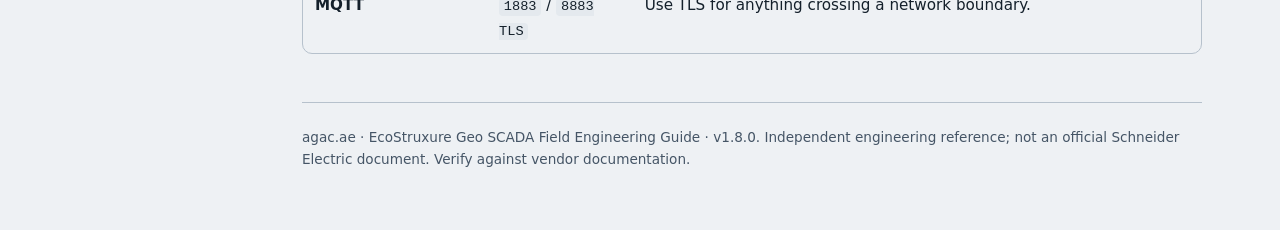
==== commit 9873e0d9: "Add files via upload" ====
--- a/index.html
+++ b/index.html
@@ -664,6 +664,71 @@
           <p>A checkbox enabling high-resolution (microsecond) event logging into the sequence-of-events table.</p>
         </article>
 
+        <h2 id="g-internal">Internal Points &amp; Alarm Parameterisation</h2>
+        <article class="term" id="term-internal" data-search-item data-title="Internal Points (Internal Analog / Digital)" data-section="Glossary · Internal Points">
+          <h3>Internal Points (Internal Analog / Digital)</h3>
+          <p>Virtual points created under <strong>Create New → Internal</strong> that live only in Geo SCADA memory, with no link to a driver, PLC, or RTU channel.</p>
+          <p><span class="tag">Context</span> Temporary variables, setpoint entries from mimics, results of Structured Text logic, and alarm or animation tests before field telemetry is ready.</p>
+        </article>
+        <article class="term" id="term-hysteresis" data-search-item data-title="Hysteresis (Return-to-Normal Deadband)" data-section="Glossary · Internal Points">
+          <h3>Hysteresis (Return-to-Normal Deadband)</h3>
+          <p>An analog deadband on alarm limits that stops an alarm flapping when the signal hovers on the threshold.</p>
+          <p><span class="tag">Example</span> High alarm <code>75</code> with hysteresis <code>2</code>: the alarm trips at 75 or above and returns to normal only once the value falls below <code>73</code>. Confirm the exact boundary comparison in your release.</p>
+        </article>
+        <article class="term" id="term-tune" data-search-item data-title="Tune Limits" data-section="Glossary · Internal Points">
+          <h3>Tune Limits</h3>
+          <p>Lets authorised operators change alarm trip setpoints from ViewX mimics or context menus without engineering rights.</p>
+          <p><span class="tag">Rule</span> Limits that have been tuned stay tuned after tuning is disabled. Record every tuned limit and reset it to the design value when finished.</p>
+        </article>
+        <article class="term" id="term-statealarms" data-search-item data-title="State Alarms & Granular AOI Routing" data-section="Glossary · Internal Points">
+          <h3>State Alarms &amp; Granular AOI Routing</h3>
+          <p>Alarm categories set per excursion level on the point form:<br><strong>State Alarm HL</strong>: High / Low limits.<br><strong>State Alarm HHLL</strong>: High-High / Low-Low critical safety limits.<br><strong>State Alarm OU</strong>: Overrange / Underrange sensor clipping.</p>
+          <p><span class="tag">Routing</span> Each category can have its own Area of Interest, for example HL to field operators and HHLL to plant emergency managers.</p>
+        </article>
+
+        <h2 id="g-vector">Vector Graphics &amp; Illustration Tools</h2>
+        <article class="term" id="term-vector" data-search-item data-title="Vector Drawing Tools (Line, Polygon, Pipe, Rectangle, Ellipse)" data-section="Glossary · Graphics Tools">
+          <h3>Vector Drawing Tools (Line, Polygon, Pipe, Rectangle, Ellipse)</h3>
+          <p>Native geometric objects on the <em>Graphics</em> ribbon tab for flow lines, tanks, vessels, and manifolds in ISA-101 displays.</p>
+          <p><strong>Pipe</strong>: a multi-segment polyline with configurable walls, centerline style, and flow-direction arrows.</p>
+        </article>
+        <article class="term" id="term-illus" data-search-item data-title="Illustration Formats (CAD, Metafile, SVG)" data-section="Glossary · Graphics Tools">
+          <h3>Illustration Formats (CAD, Metafile, SVG)</h3>
+          <p><strong>SVG</strong>: stays crisp at any zoom; suited to modern equipment symbols (valves, pumps, blowers).<br><strong>CAD / Metafile</strong> (<code>.dxf</code>, <code>.wmf</code>): bring in P&amp;ID drawings or manufacturer outlines as mimic backgrounds.</p>
+          <p><span class="tag">Check</span> Test imported drawings in Virtual ViewX; not every format renders identically in a browser.</p>
+        </article>
+        <article class="term" id="term-layout" data-search-item data-title="Layout Utilities (Align, Distribute, Simplify Polylines, Ruler, Navigator)" data-section="Glossary · Graphics Tools">
+          <h3>Layout Utilities (Align, Distribute, Simplify Polylines, Ruler, Navigator)</h3>
+          <p>Precision drafting controls. <strong>Simplify Polylines</strong> merges redundant vertices in traced pipe networks to cut redraw time and memory use. <strong>Navigator</strong> is a bird's-eye overview window for panning and zooming large plant schematics.</p>
+        </article>
+
+        <h2 id="g-sysobj">Core Database Object Types (Create New → Other)</h2>
+        <article class="term" id="term-histcalc" data-search-item data-title="Historic Calculation" data-section="Glossary · System Objects">
+          <h3>Historic Calculation</h3>
+          <p>A scheduled background object that computes summaries from historian data, such as hourly minimum, 24-hour mean, or total daily volume.</p>
+        </article>
+        <article class="term" id="term-schedule" data-search-item data-title="Schedule & Calendar" data-section="Glossary · System Objects">
+          <h3>Schedule &amp; Calendar</h3>
+          <p>Time-based automation items for triggers such as weekly pump changeovers or lighting, driven by calendar days, holidays, and shift rosters.</p>
+        </article>
+        <article class="term" id="term-syscmd" data-search-item data-title="System Command & Method Call" data-section="Glossary · System Objects">
+          <h3>System Command &amp; Method Call</h3>
+          <p>Action items that run server-side batch files, PowerShell scripts, or internal database methods when triggered by logic or alarm states.</p>
+          <p><span class="tag">Security</span> These execute on the server. Restrict who can create or edit them, keep scripts in a controlled folder, and log their use.</p>
+        </article>
+        <article class="term" id="term-export" data-search-item data-title="SQL Export & CFX Export" data-section="Glossary · System Objects">
+          <h3>SQL Export &amp; CFX Export</h3>
+          <p>Automated extraction of database tables and flow runs to an external SQL database (ODBC) or to CFX custody-transfer files for billing systems. Confirm file format with the receiving system.</p>
+        </article>
+        <article class="term" id="term-enthist" data-search-item data-title="Enterprise Historian Connectors (Wonderware Historian, eDNA)" data-section="Glossary · System Objects">
+          <h3>Enterprise Historian Connectors (Wonderware Historian, eDNA)</h3>
+          <p>Outbound replication that pushes high-volume compressed telemetry from Geo SCADA into corporate historians. Check licensing and network paths first.</p>
+        </article>
+        <article class="term" id="term-customcolor" data-search-item data-title="Custom Color" data-section="Glossary · System Objects">
+          <h3>Custom Color</h3>
+          <p>Central RGB palette objects reused across the database so themes stay consistent, for example one set of ISA-101 gray shades and alarm colors for all mimics. Change the palette once and every mimic updates.</p>
+        </article>
+
         <h2 id="g-logic">Logic &amp; Scripting</h2>
         <article class="term" id="term-st" data-search-item data-title="Structured Text (ST)" data-section="Glossary · Logic">
           <h3>Structured Text (ST)</h3>
@@ -970,8 +1035,19 @@
           <li>Show a clear MAINTENANCE banner on the site mimic while active.</li>
           <li>Clear the flag at handover and confirm alarms return.</li>
         </ol>
+        <h2 id="t4-s4" data-search-item data-title="T4 · Hysteresis, tune limits and state alarms" data-section="Tutorial 4">Step 4 · Hysteresis, tune limits and state alarms</h2>
+        <ol class="steps">
+          <li>On each analog point set <strong>Hysteresis</strong> (for example <code>2</code> on a High limit of <code>75</code>) so a signal sitting on the threshold does not chatter.</li>
+          <li>Split alarms by category: <em>State Alarm HL</em> to field operators, <em>State Alarm HHLL</em> to emergency managers, <em>State Alarm OU</em> to maintenance. Give each its own <strong>Area of Interest</strong>.</li>
+          <li>Enable <strong>Tune Limits</strong> only where operators genuinely need to adjust setpoints, and set permissions accordingly. Tuned limits stay tuned after tuning is disabled, so log each change and restore design values at handover.</li>
+          <li>Test with an <strong>Internal Analog Point</strong> driven from a mimic before field telemetry exists.</li>
+        </ol>
+
         <h3>Verification</h3>
         <ul class="checklist" data-check="t4">
+          <li><label><input type="checkbox"> Alarm does not chatter when the value hovers on a limit</label></li>
+          <li><label><input type="checkbox"> Each state alarm routes to the correct Area of Interest</label></li>
+          <li><label><input type="checkbox"> Tuned limits reset to design values</label></li>
           <li><label><input type="checkbox"> Test alarm reaches e-mail/SMS</label></li>
           <li><label><input type="checkbox"> Unacknowledged alarm escalates on time</label></li>
           <li><label><input type="checkbox"> Maintenance flag cleared after commissioning</label></li>
@@ -1599,7 +1675,7 @@
       </section>
 
       <footer class="footer">
-        <p>agac.ae · EcoStruxure Geo SCADA Field Engineering Guide · v1.7.0. Independent engineering reference; not an official Schneider Electric document. Verify against vendor documentation.</p>
+        <p>agac.ae · EcoStruxure Geo SCADA Field Engineering Guide · v1.8.0. Independent engineering reference; not an official Schneider Electric document. Verify against vendor documentation.</p>
       </footer>
     </main>
   </div>
